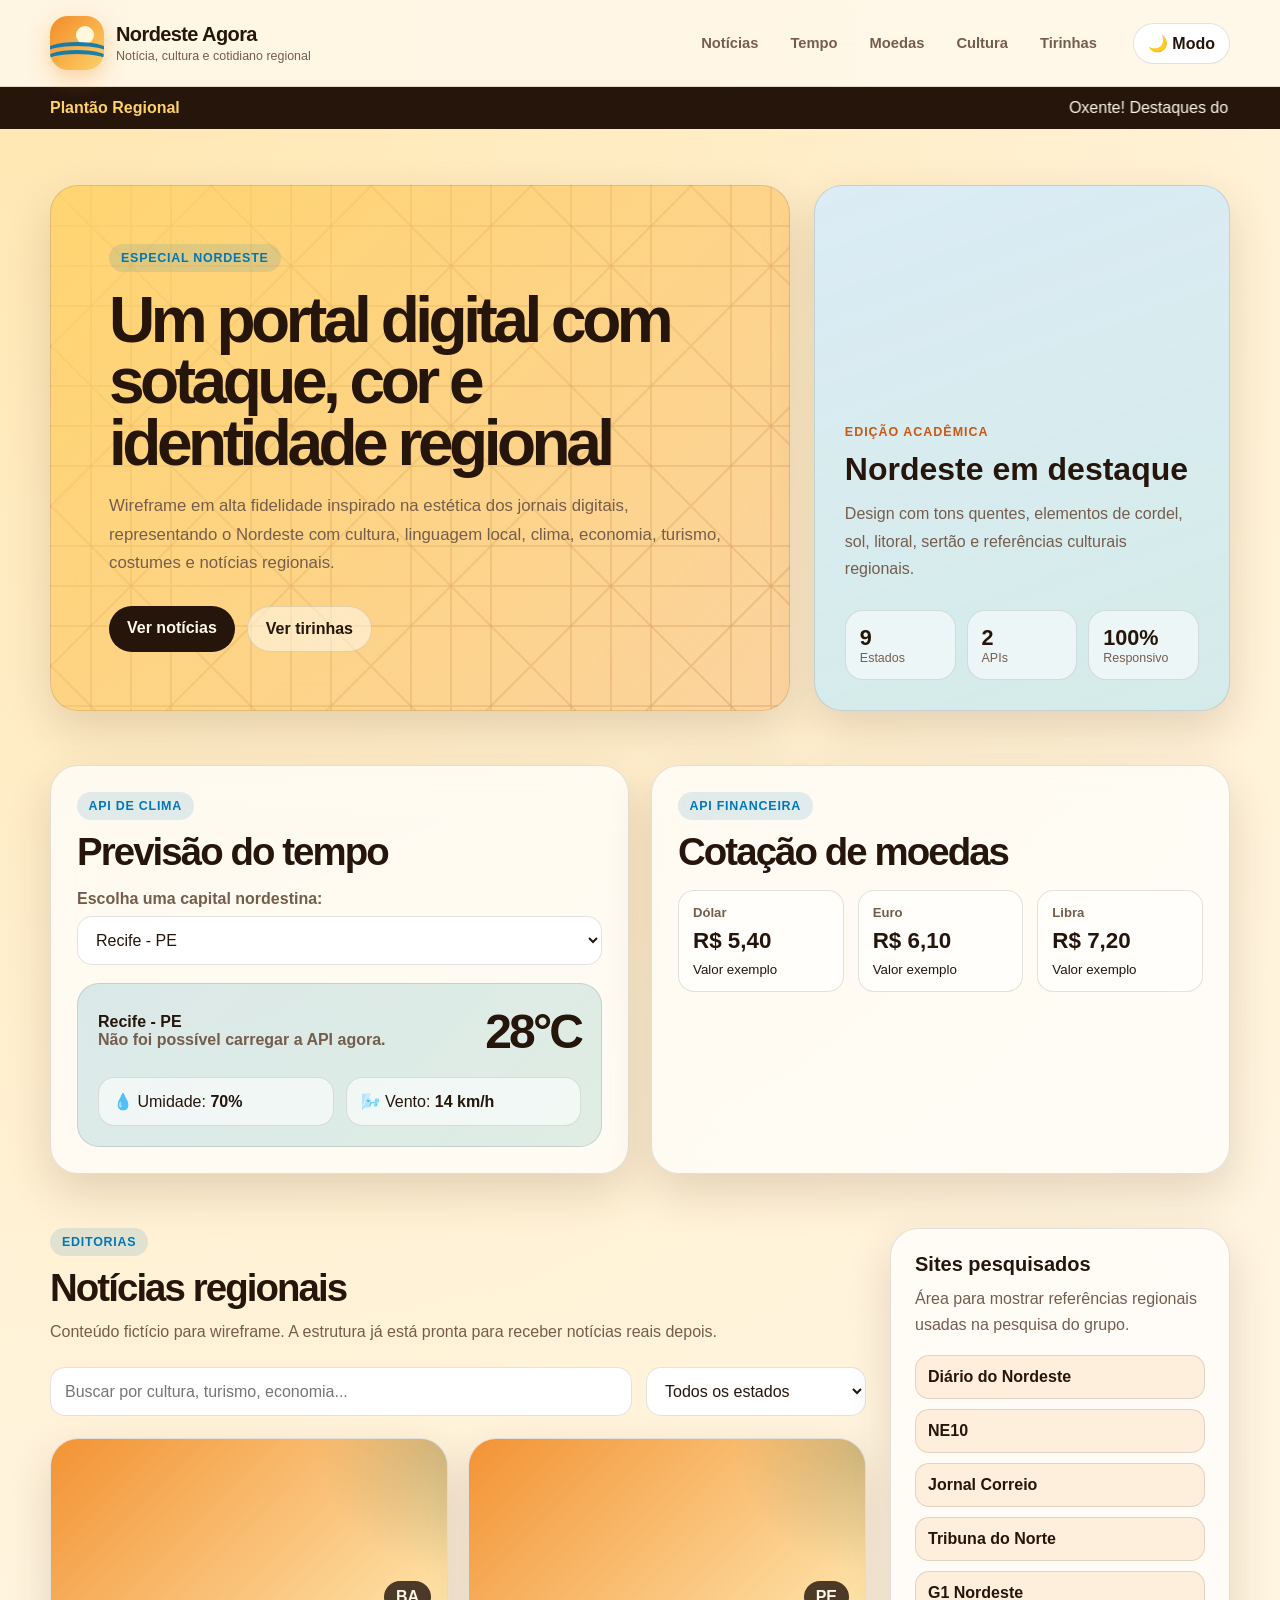
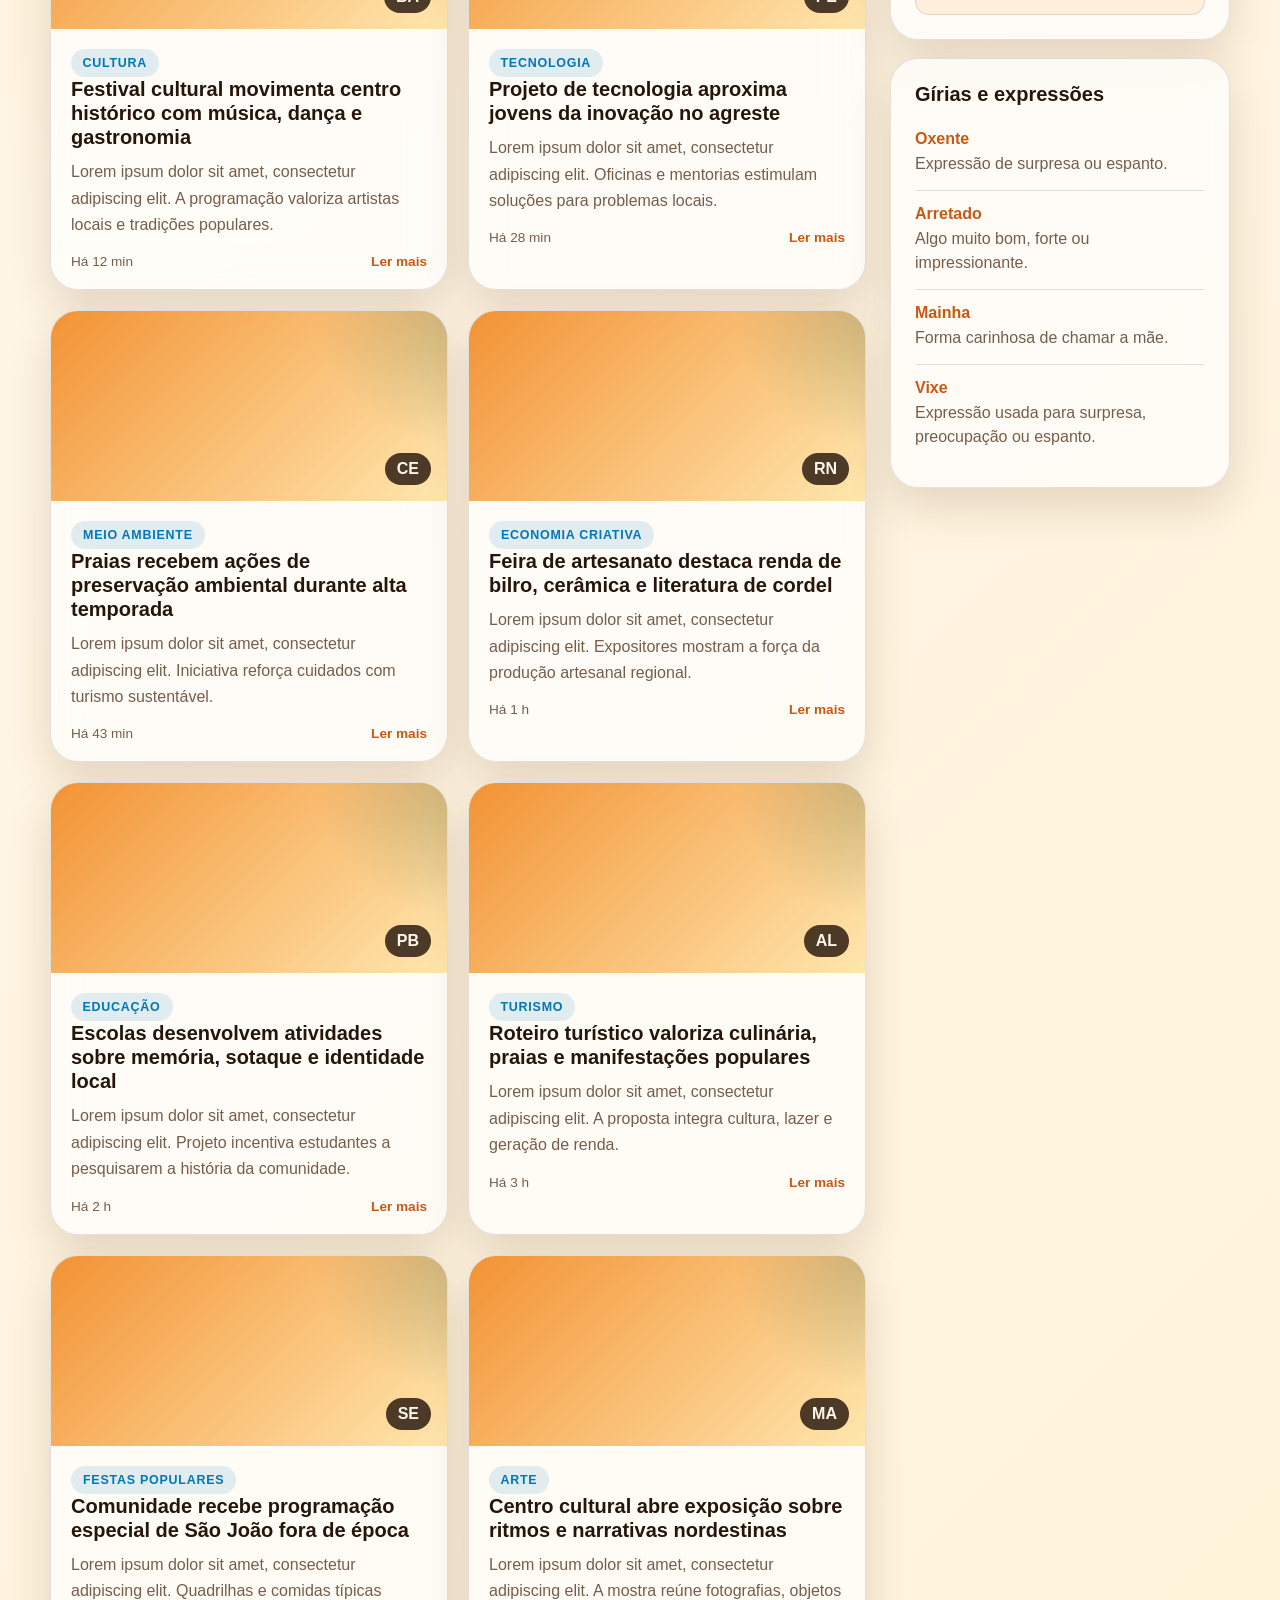
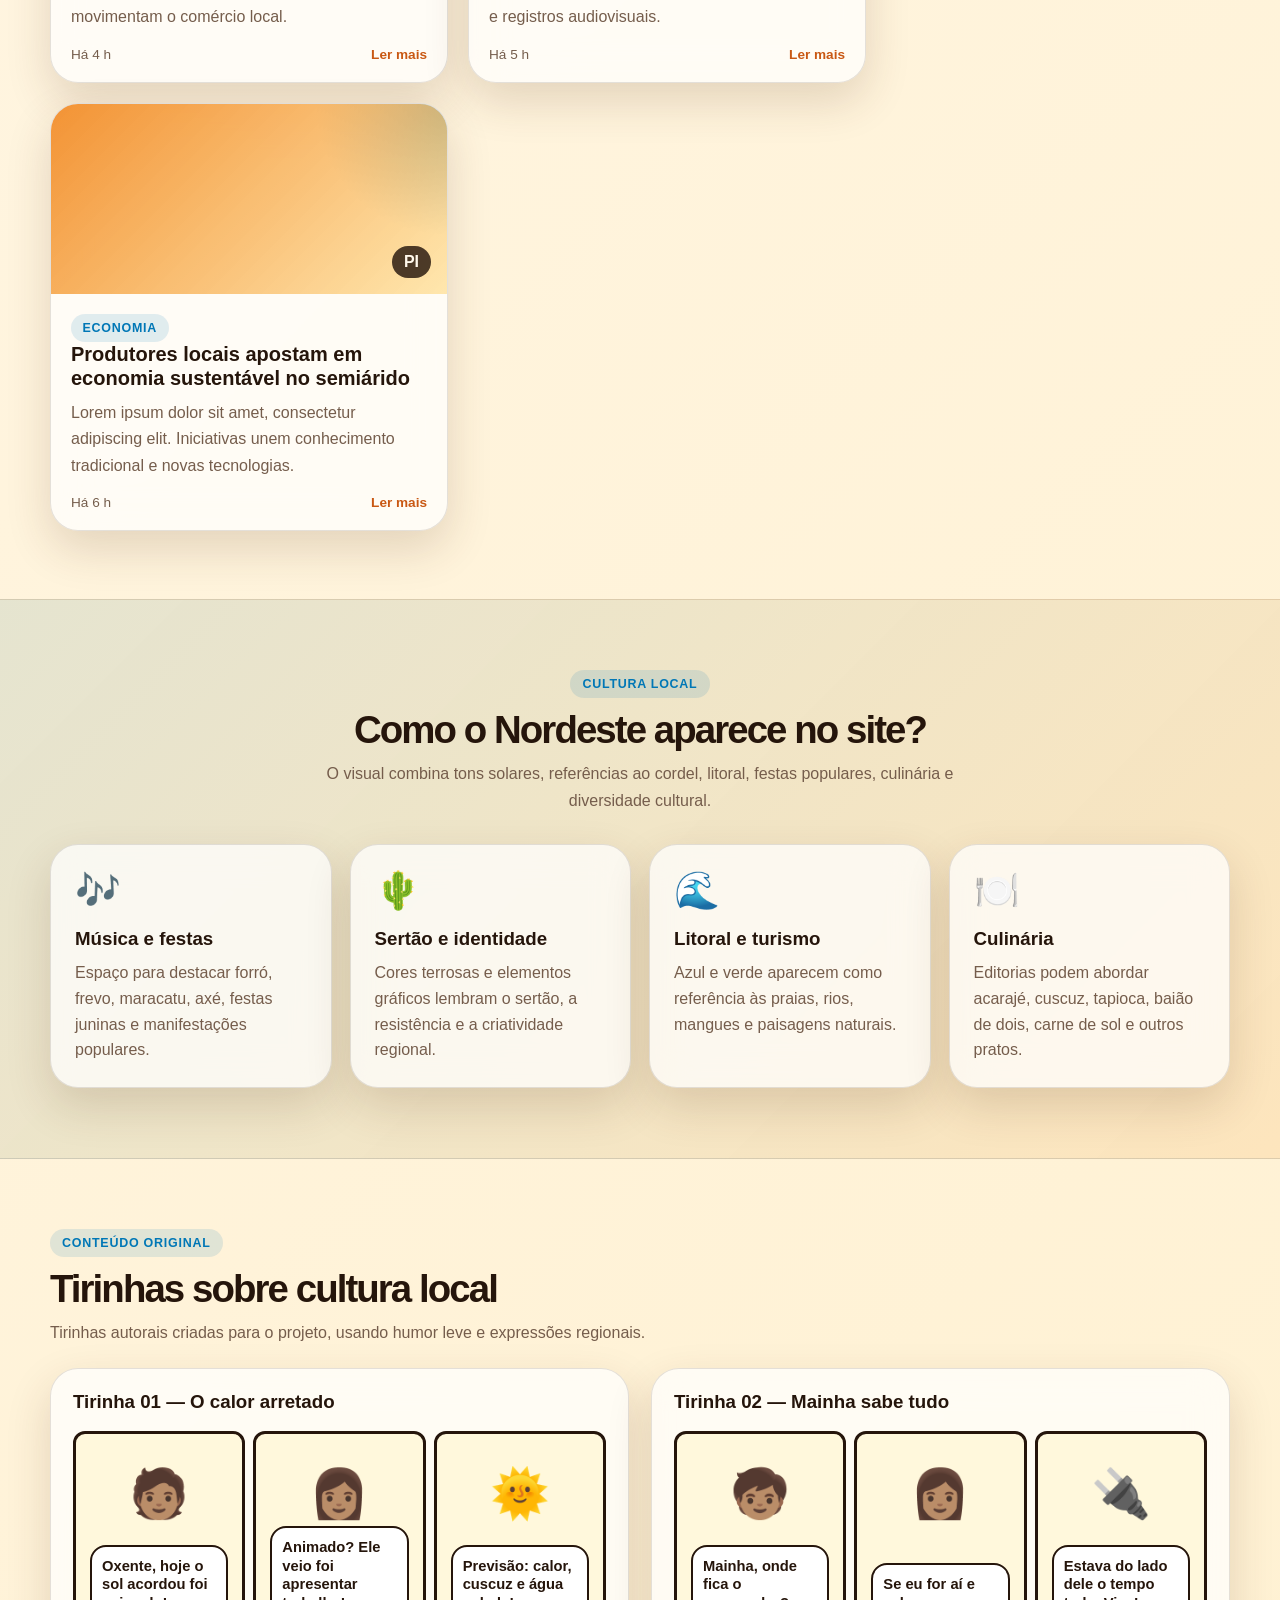
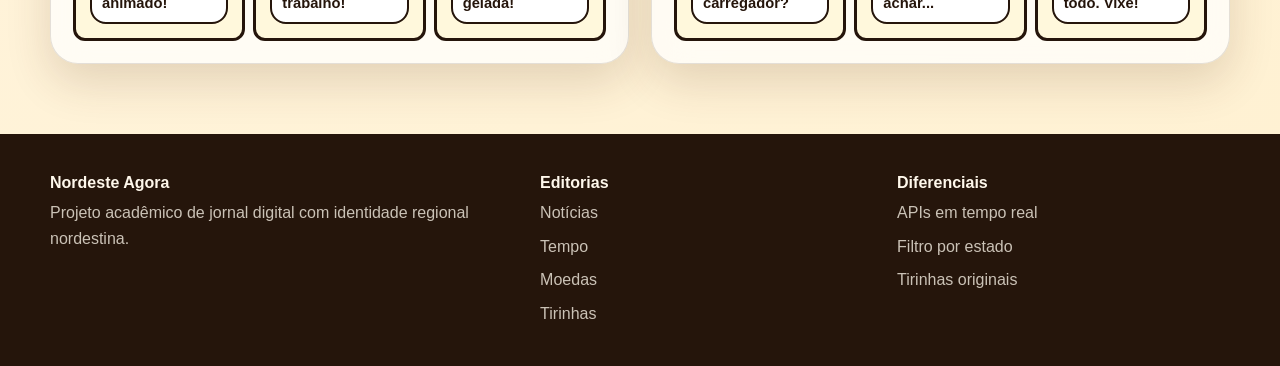
==== index.html @ 9ef3d46f "primeiras alterações" ====
<!DOCTYPE html>
<html lang="pt-BR">
<head>
  <meta charset="UTF-8" />
  <meta name="viewport" content="width=device-width, initial-scale=1.0" />
  <title>Nordeste Agora | Jornal Digital Regional</title>
  <link rel="stylesheet" href="style.css" />
</head>

<body>
  <div class="page-progress" id="pageProgress"></div>

  <header class="top-header">
    <div class="container header-content">
      <a href="#" class="brand" aria-label="Nordeste Agora">
        <span class="brand-icon">
          <span class="sun"></span>
          <span class="wave wave-one"></span>
          <span class="wave wave-two"></span>
        </span>

        <span>
          <strong>Nordeste Agora</strong>
          <small>Notícia, cultura e cotidiano regional</small>
        </span>
      </a>

      <button class="menu-toggle" id="menuToggle" aria-label="Abrir menu">
        ☰
      </button>

      <nav class="main-nav" id="mainNav">
        <a href="#noticias">Notícias</a>
        <a href="#tempo">Tempo</a>
        <a href="#moedas">Moedas</a>
        <a href="#cultura">Cultura</a>
        <a href="#tirinhas">Tirinhas</a>
      </nav>

      <button class="theme-button" id="themeButton" type="button">
        🌙 Modo
      </button>
    </div>
  </header>

  <section class="breaking-news">
    <div class="container breaking-content">
      <strong>Plantão Regional</strong>
      <marquee behavior="scroll" direction="left">
        Oxente! Destaques do dia: cultura, educação, turismo, tecnologia, economia criativa e cotidiano dos estados nordestinos.
      </marquee>
    </div>
  </section>

  <main>
    <section class="hero-section">
      <div class="container hero-grid">
        <article class="hero-card">
          <span class="tag">Especial Nordeste</span>
          <h1>Um portal digital com sotaque, cor e identidade regional</h1>
          <p>
            Wireframe em alta fidelidade inspirado na estética dos jornais digitais,
            representando o Nordeste com cultura, linguagem local, clima, economia,
            turismo, costumes e notícias regionais.
          </p>

          <div class="hero-actions">
            <a href="#noticias" class="primary-button">Ver notícias</a>
            <a href="#tirinhas" class="secondary-button">Ver tirinhas</a>
          </div>
        </article>

        <aside class="hero-side-card">
          <span class="eyebrow">Edição acadêmica</span>
          <h2>Nordeste em destaque</h2>
          <p>
            Design com tons quentes, elementos de cordel, sol, litoral, sertão e
            referências culturais regionais.
          </p>

          <div class="mini-stats">
            <div>
              <strong>9</strong>
              <span>Estados</span>
            </div>
            <div>
              <strong>2</strong>
              <span>APIs</span>
            </div>
            <div>
              <strong>100%</strong>
              <span>Responsivo</span>
            </div>
          </div>
        </aside>
      </div>
    </section>

    <section class="container api-area" id="tempo">
      <article class="api-card weather-card">
        <div class="section-heading compact">
          <span class="tag">API de clima</span>
          <h2>Previsão do tempo</h2>
        </div>

        <label for="citySelect">Escolha uma capital nordestina:</label>
        <select id="citySelect">
          <option value="recife">Recife - PE</option>
          <option value="salvador">Salvador - BA</option>
          <option value="fortaleza">Fortaleza - CE</option>
          <option value="natal">Natal - RN</option>
          <option value="joaoPessoa">João Pessoa - PB</option>
          <option value="maceio">Maceió - AL</option>
          <option value="aracaju">Aracaju - SE</option>
          <option value="saoLuis">São Luís - MA</option>
          <option value="teresina">Teresina - PI</option>
        </select>

        <div class="weather-result" id="weatherResult">
          <p>Carregando previsão...</p>
        </div>
      </article>

      <article class="api-card currency-card" id="moedas">
        <div class="section-heading compact">
          <span class="tag">API financeira</span>
          <h2>Cotação de moedas</h2>
        </div>

        <div class="currency-grid" id="currencyGrid">
          <p>Carregando cotações...</p>
        </div>
      </article>
    </section>

    <section class="container content-layout" id="noticias">
      <div>
        <div class="section-heading">
          <span class="tag">Editorias</span>
          <h2>Notícias regionais</h2>
          <p>
            Conteúdo fictício para wireframe. A estrutura já está pronta para receber
            notícias reais depois.
          </p>
        </div>

        <div class="tools-bar">
          <input
            type="search"
            id="searchInput"
            placeholder="Buscar por cultura, turismo, economia..."
          />

          <select id="stateFilter">
            <option value="todos">Todos os estados</option>
            <option value="BA">Bahia</option>
            <option value="PE">Pernambuco</option>
            <option value="CE">Ceará</option>
            <option value="RN">Rio Grande do Norte</option>
            <option value="PB">Paraíba</option>
            <option value="AL">Alagoas</option>
            <option value="SE">Sergipe</option>
            <option value="MA">Maranhão</option>
            <option value="PI">Piauí</option>
          </select>
        </div>

        <div class="news-grid" id="newsGrid"></div>
      </div>

      <aside class="sidebar">
        <article class="sidebar-card">
          <h3>Sites pesquisados</h3>
          <p>
            Área para mostrar referências regionais usadas na pesquisa do grupo.
          </p>

          <ul class="source-list">
            <li>Diário do Nordeste</li>
            <li>NE10</li>
            <li>Jornal Correio</li>
            <li>Tribuna do Norte</li>
            <li>G1 Nordeste</li>
          </ul>
        </article>

        <article class="sidebar-card culture-note">
          <h3>Gírias e expressões</h3>

          <div class="slang-item">
            <strong>Oxente</strong>
            <span>Expressão de surpresa ou espanto.</span>
          </div>

          <div class="slang-item">
            <strong>Arretado</strong>
            <span>Algo muito bom, forte ou impressionante.</span>
          </div>

          <div class="slang-item">
            <strong>Mainha</strong>
            <span>Forma carinhosa de chamar a mãe.</span>
          </div>

          <div class="slang-item">
            <strong>Vixe</strong>
            <span>Expressão usada para surpresa, preocupação ou espanto.</span>
          </div>
        </article>
      </aside>
    </section>

    <section class="culture-section" id="cultura">
      <div class="container">
        <div class="section-heading center">
          <span class="tag">Cultura local</span>
          <h2>Como o Nordeste aparece no site?</h2>
          <p>
            O visual combina tons solares, referências ao cordel, litoral,
            festas populares, culinária e diversidade cultural.
          </p>
        </div>

        <div class="culture-grid">
          <article>
            <span>🎶</span>
            <h3>Música e festas</h3>
            <p>
              Espaço para destacar forró, frevo, maracatu, axé, festas juninas e
              manifestações populares.
            </p>
          </article>

          <article>
            <span>🌵</span>
            <h3>Sertão e identidade</h3>
            <p>
              Cores terrosas e elementos gráficos lembram o sertão, a resistência
              e a criatividade regional.
            </p>
          </article>

          <article>
            <span>🌊</span>
            <h3>Litoral e turismo</h3>
            <p>
              Azul e verde aparecem como referência às praias, rios, mangues e
              paisagens naturais.
            </p>
          </article>

          <article>
            <span>🍽️</span>
            <h3>Culinária</h3>
            <p>
              Editorias podem abordar acarajé, cuscuz, tapioca, baião de dois,
              carne de sol e outros pratos.
            </p>
          </article>
        </div>
      </div>
    </section>

    <section class="container comics-section" id="tirinhas">
      <div class="section-heading">
        <span class="tag">Conteúdo original</span>
        <h2>Tirinhas sobre cultura local</h2>
        <p>
          Tirinhas autorais criadas para o projeto, usando humor leve e expressões regionais.
        </p>
      </div>

      <div class="comic-grid">
        <article class="comic-card">
          <h3>Tirinha 01 — O calor arretado</h3>

          <div class="comic-strip">
            <div class="comic-panel">
              <div class="character">🧑🏽</div>
              <p>Oxente, hoje o sol acordou foi animado!</p>
            </div>

            <div class="comic-panel">
              <div class="character">👩🏽</div>
              <p>Animado? Ele veio foi apresentar trabalho!</p>
            </div>

            <div class="comic-panel">
              <div class="character">🌞</div>
              <p>Previsão: calor, cuscuz e água gelada!</p>
            </div>
          </div>
        </article>

        <article class="comic-card">
          <h3>Tirinha 02 — Mainha sabe tudo</h3>

          <div class="comic-strip">
            <div class="comic-panel">
              <div class="character">🧒🏽</div>
              <p>Mainha, onde fica o carregador?</p>
            </div>

            <div class="comic-panel">
              <div class="character">👩🏽</div>
              <p>Se eu for aí e achar...</p>
            </div>

            <div class="comic-panel">
              <div class="character">🔌</div>
              <p>Estava do lado dele o tempo todo. Vixe!</p>
            </div>
          </div>
        </article>
      </div>
    </section>
  </main>

  <footer class="site-footer">
    <div class="container footer-grid">
      <div>
        <strong>Nordeste Agora</strong>
        <p>
          Projeto acadêmico de jornal digital com identidade regional nordestina.
        </p>
      </div>

      <div>
        <strong>Editorias</strong>
        <a href="#noticias">Notícias</a>
        <a href="#tempo">Tempo</a>
        <a href="#moedas">Moedas</a>
        <a href="#tirinhas">Tirinhas</a>
      </div>

      <div>
        <strong>Diferenciais</strong>
        <span>APIs em tempo real</span>
        <span>Filtro por estado</span>
        <span>Tirinhas originais</span>
      </div>
    </div>
  </footer>

  <button class="back-top" id="backTop" aria-label="Voltar ao topo">
    ↑
  </button>

  <script src="script.js"></script>
</body>
</html>
---- style.css ----
:root {
  --bg: #fff8ec;
  --bg-soft: #fff1d2;
  --card: #ffffff;
  --text: #25150b;
  --muted: #755d4c;

  --orange: #f28c28;
  --orange-dark: #c95813;
  --yellow: #ffd166;
  --blue: #0077b6;
  --green: #2a9d8f;
  --brown: #8b4513;
  --red: #d62828;

  --border: rgba(37, 21, 11, 0.12);
  --shadow: 0 18px 45px rgba(83, 44, 16, 0.16);
  --radius-lg: 28px;
  --radius-md: 18px;
  --radius-sm: 12px;
  --container: 1180px;
}

body.dark {
  --bg: #120d09;
  --bg-soft: #20150d;
  --card: #21160f;
  --text: #fff6e8;
  --muted: #d7bfa6;
  --border: rgba(255, 246, 232, 0.14);
  --shadow: 0 18px 45px rgba(0, 0, 0, 0.35);
}

* {
  box-sizing: border-box;
  margin: 0;
  padding: 0;
}

html {
  scroll-behavior: smooth;
}

body {
  font-family: Arial, Helvetica, sans-serif;
  background:
    radial-gradient(circle at top left, rgba(255, 209, 102, 0.45), transparent 34%),
    linear-gradient(135deg, var(--bg), var(--bg-soft));
  color: var(--text);
  min-height: 100vh;
}

a {
  color: inherit;
  text-decoration: none;
}

button,
input,
select {
  font: inherit;
}

.container {
  width: min(var(--container), calc(100% - 32px));
  margin: 0 auto;
}

.page-progress {
  position: fixed;
  top: 0;
  left: 0;
  width: 0;
  height: 4px;
  background: linear-gradient(90deg, var(--orange), var(--yellow), var(--green));
  z-index: 999;
}

/* HEADER */

.top-header {
  position: sticky;
  top: 0;
  z-index: 100;
  background: rgba(255, 248, 236, 0.84);
  backdrop-filter: blur(18px);
  border-bottom: 1px solid var(--border);
}

body.dark .top-header {
  background: rgba(18, 13, 9, 0.86);
}

.header-content {
  min-height: 86px;
  display: flex;
  align-items: center;
  gap: 24px;
}

.brand {
  display: flex;
  align-items: center;
  gap: 12px;
  margin-right: auto;
}

.brand strong {
  display: block;
  font-size: 1.25rem;
  letter-spacing: -0.03em;
}

.brand small {
  color: var(--muted);
  font-size: 0.78rem;
}

.brand-icon {
  width: 54px;
  height: 54px;
  border-radius: 18px;
  background: linear-gradient(135deg, var(--orange), var(--yellow));
  display: grid;
  place-items: center;
  position: relative;
  overflow: hidden;
  box-shadow: 0 8px 22px rgba(242, 140, 40, 0.35);
}

.sun {
  width: 18px;
  height: 18px;
  background: #fff8dc;
  border-radius: 50%;
  position: absolute;
  top: 10px;
  right: 10px;
}

.wave {
  position: absolute;
  width: 70px;
  height: 22px;
  border: 4px solid rgba(0, 119, 182, 0.9);
  border-color: rgba(0, 119, 182, 0.9) transparent transparent transparent;
  border-radius: 50%;
  left: -8px;
}

.wave-one {
  bottom: 6px;
}

.wave-two {
  bottom: -2px;
}

.main-nav {
  display: flex;
  align-items: center;
  gap: 8px;
}

.main-nav a {
  padding: 10px 12px;
  border-radius: 999px;
  color: var(--muted);
  font-weight: 700;
  font-size: 0.92rem;
}

.main-nav a:hover {
  background: rgba(242, 140, 40, 0.14);
  color: var(--orange-dark);
}

.theme-button,
.menu-toggle {
  border: 1px solid var(--border);
  background: var(--card);
  color: var(--text);
  padding: 10px 14px;
  border-radius: 999px;
  cursor: pointer;
  font-weight: 700;
}

.menu-toggle {
  display: none;
}

/* BREAKING */

.breaking-news {
  background: var(--text);
  color: #fff8ec;
}

.breaking-content {
  display: flex;
  align-items: center;
  gap: 16px;
  min-height: 42px;
}

.breaking-content strong {
  white-space: nowrap;
  color: var(--yellow);
}

/* HERO */

.hero-section {
  padding: 56px 0 34px;
}

.hero-grid {
  display: grid;
  grid-template-columns: 1.6fr 0.9fr;
  gap: 24px;
  align-items: stretch;
}

.hero-card,
.hero-side-card,
.api-card,
.sidebar-card,
.comic-card,
.culture-grid article,
.news-card {
  background: rgba(255, 255, 255, 0.72);
  border: 1px solid var(--border);
  box-shadow: var(--shadow);
  backdrop-filter: blur(18px);
}

body.dark .hero-card,
body.dark .hero-side-card,
body.dark .api-card,
body.dark .sidebar-card,
body.dark .comic-card,
body.dark .culture-grid article,
body.dark .news-card {
  background: rgba(33, 22, 15, 0.76);
}

.hero-card {
  padding: clamp(28px, 5vw, 58px);
  border-radius: var(--radius-lg);
  min-height: 430px;
  background:
    linear-gradient(135deg, rgba(255, 209, 102, 0.86), rgba(242, 140, 40, 0.28)),
    url("data:image/svg+xml,%3Csvg width='160' height='160' viewBox='0 0 160 160' xmlns='http://www.w3.org/2000/svg'%3E%3Cg fill='none' stroke='%238b4513' stroke-opacity='.18' stroke-width='2'%3E%3Cpath d='M0 40h160M0 80h160M0 120h160M40 0v160M80 0v160M120 0v160'/%3E%3Cpath d='M0 0l160 160M160 0L0 160'/%3E%3C/g%3E%3C/svg%3E");
  display: flex;
  flex-direction: column;
  justify-content: center;
}

.tag {
  display: inline-flex;
  width: fit-content;
  align-items: center;
  gap: 8px;
  padding: 7px 12px;
  border-radius: 999px;
  background: rgba(0, 119, 182, 0.12);
  color: var(--blue);
  font-weight: 800;
  font-size: 0.78rem;
  text-transform: uppercase;
  letter-spacing: 0.06em;
}

.hero-card h1 {
  font-size: clamp(2.2rem, 5vw, 4.7rem);
  line-height: 0.96;
  max-width: 770px;
  margin: 18px 0;
  letter-spacing: -0.07em;
}

.hero-card p {
  color: var(--muted);
  max-width: 650px;
  line-height: 1.7;
  font-size: 1.05rem;
}

.hero-actions {
  display: flex;
  flex-wrap: wrap;
  gap: 12px;
  margin-top: 28px;
}

.primary-button,
.secondary-button {
  display: inline-flex;
  padding: 13px 18px;
  border-radius: 999px;
  font-weight: 800;
}

.primary-button {
  background: var(--text);
  color: #fff8ec;
}

.secondary-button {
  background: rgba(255, 255, 255, 0.48);
  border: 1px solid var(--border);
}

.hero-side-card {
  border-radius: var(--radius-lg);
  padding: 30px;
  display: flex;
  flex-direction: column;
  justify-content: end;
  background:
    linear-gradient(160deg, rgba(0, 119, 182, 0.14), rgba(42, 157, 143, 0.2)),
    var(--card);
}

.eyebrow {
  color: var(--orange-dark);
  text-transform: uppercase;
  letter-spacing: 0.08em;
  font-weight: 800;
  font-size: 0.78rem;
}

.hero-side-card h2 {
  font-size: 2rem;
  margin: 12px 0;
}

.hero-side-card p {
  color: var(--muted);
  line-height: 1.7;
}

.mini-stats {
  display: grid;
  grid-template-columns: repeat(3, 1fr);
  gap: 11px;
  margin-top: 28px;
}

.mini-stats div {
  background: rgba(255, 255, 255, 0.55);
  border: 1px solid var(--border);
  border-radius: 18px;
  padding: 14px;
}

body.dark .mini-stats div {
  background: rgba(255, 255, 255, 0.06);
}

.mini-stats strong,
.mini-stats span {
  display: block;
}

.mini-stats strong {
  font-size: 1.35rem;
}

.mini-stats span {
  color: var(--muted);
  font-size: 0.78rem;
}

/* API */

.api-area {
  display: grid;
  grid-template-columns: 1fr 1fr;
  gap: 22px;
  margin-top: 20px;
  margin-bottom: 54px;
}

.api-card {
  border-radius: var(--radius-lg);
  padding: 26px;
}

.section-heading {
  margin-bottom: 22px;
}

.section-heading.compact {
  margin-bottom: 16px;
}

.section-heading h2 {
  font-size: clamp(1.8rem, 3vw, 2.7rem);
  letter-spacing: -0.05em;
  margin-top: 10px;
}

.section-heading p {
  color: var(--muted);
  line-height: 1.7;
  max-width: 680px;
  margin-top: 8px;
}

.section-heading.center {
  text-align: center;
}

.section-heading.center .tag,
.section-heading.center p {
  margin-left: auto;
  margin-right: auto;
}

.api-card label {
  display: block;
  color: var(--muted);
  margin-bottom: 8px;
  font-weight: 700;
}

.api-card select,
.tools-bar input,
.tools-bar select {
  width: 100%;
  border: 1px solid var(--border);
  background: var(--card);
  color: var(--text);
  border-radius: 15px;
  padding: 14px;
  outline: none;
}

.weather-result {
  margin-top: 18px;
  padding: 20px;
  border-radius: 22px;
  background: linear-gradient(135deg, rgba(0, 119, 182, 0.14), rgba(42, 157, 143, 0.15));
  border: 1px solid var(--border);
}

.weather-main {
  display: flex;
  align-items: center;
  justify-content: space-between;
  gap: 16px;
}

.weather-temp {
  font-size: 3rem;
  font-weight: 900;
  letter-spacing: -0.06em;
}

.weather-desc {
  color: var(--muted);
  font-weight: 700;
}

.weather-details {
  display: grid;
  grid-template-columns: repeat(2, 1fr);
  gap: 12px;
  margin-top: 18px;
}

.weather-details span,
.currency-item {
  padding: 14px;
  border-radius: 16px;
  background: rgba(255, 255, 255, 0.58);
  border: 1px solid var(--border);
}

body.dark .weather-details span,
body.dark .currency-item {
  background: rgba(255, 255, 255, 0.06);
}

.currency-grid {
  display: grid;
  grid-template-columns: repeat(3, 1fr);
  gap: 14px;
}

.currency-item strong,
.currency-item span,
.currency-item small {
  display: block;
}

.currency-item strong {
  color: var(--muted);
  font-size: 0.82rem;
}

.currency-item span {
  font-size: 1.4rem;
  font-weight: 900;
  margin: 8px 0;
}

.currency-item small.positive {
  color: var(--green);
}

.currency-item small.negative {
  color: var(--red);
}

/* NEWS */

.content-layout {
  display: grid;
  grid-template-columns: minmax(0, 1fr) 340px;
  gap: 24px;
  align-items: start;
}

.tools-bar {
  display: grid;
  grid-template-columns: 1fr 220px;
  gap: 14px;
  margin-bottom: 22px;
}

.news-grid {
  display: grid;
  grid-template-columns: repeat(2, 1fr);
  gap: 20px;
}

.news-card {
  border-radius: var(--radius-lg);
  overflow: hidden;
  transition: 0.25s ease;
}

.news-card:hover {
  transform: translateY(-5px);
}

.news-image {
  min-height: 190px;
  background:
    linear-gradient(135deg, rgba(242, 140, 40, 0.94), rgba(255, 209, 102, 0.5)),
    radial-gradient(circle at top right, rgba(0, 119, 182, 0.5), transparent 30%);
  position: relative;
}

.news-image::after {
  content: attr(data-state);
  position: absolute;
  right: 16px;
  bottom: 16px;
  background: rgba(37, 21, 11, 0.82);
  color: #fff8ec;
  border-radius: 999px;
  padding: 7px 12px;
  font-weight: 900;
}

.news-body {
  padding: 20px;
}

.news-body h3 {
  font-size: 1.25rem;
  line-height: 1.2;
  margin-bottom: 10px;
}

.news-body p {
  color: var(--muted);
  line-height: 1.65;
}

.news-meta {
  display: flex;
  align-items: center;
  justify-content: space-between;
  gap: 8px;
  margin-top: 16px;
  color: var(--muted);
  font-size: 0.85rem;
}

.read-more {
  font-weight: 900;
  color: var(--orange-dark);
}

/* SIDEBAR */

.sidebar {
  position: sticky;
  top: 110px;
  display: grid;
  gap: 18px;
}

.sidebar-card {
  border-radius: var(--radius-lg);
  padding: 24px;
}

.sidebar-card h3 {
  margin-bottom: 10px;
  font-size: 1.25rem;
}

.sidebar-card p {
  color: var(--muted);
  line-height: 1.6;
}

.source-list {
  margin-top: 18px;
  display: grid;
  gap: 10px;
  list-style: none;
}

.source-list li {
  padding: 12px;
  border-radius: 14px;
  background: rgba(242, 140, 40, 0.13);
  border: 1px solid var(--border);
  font-weight: 800;
}

.slang-item {
  display: grid;
  gap: 4px;
  padding: 14px 0;
  border-bottom: 1px solid var(--border);
}

.slang-item:last-child {
  border-bottom: none;
}

.slang-item strong {
  color: var(--orange-dark);
}

.slang-item span {
  color: var(--muted);
  line-height: 1.5;
}

/* CULTURE */

.culture-section {
  margin-top: 68px;
  padding: 70px 0;
  background:
    linear-gradient(135deg, rgba(0, 119, 182, 0.1), rgba(242, 140, 40, 0.12)),
    var(--bg-soft);
  border-top: 1px solid var(--border);
  border-bottom: 1px solid var(--border);
}

.culture-grid {
  display: grid;
  grid-template-columns: repeat(4, 1fr);
  gap: 18px;
  margin-top: 30px;
}

.culture-grid article {
  border-radius: var(--radius-lg);
  padding: 24px;
  min-height: 230px;
}

.culture-grid span {
  display: block;
  font-size: 2.3rem;
  margin-bottom: 16px;
}

.culture-grid h3 {
  margin-bottom: 10px;
}

.culture-grid p {
  color: var(--muted);
  line-height: 1.6;
}

/* COMICS */

.comics-section {
  padding: 70px 0;
}

.comic-grid {
  display: grid;
  grid-template-columns: 1fr 1fr;
  gap: 22px;
}

.comic-card {
  border-radius: var(--radius-lg);
  padding: 22px;
}

.comic-card h3 {
  margin-bottom: 18px;
}

.comic-strip {
  display: grid;
  grid-template-columns: repeat(3, 1fr);
  gap: 8px;
}

.comic-panel {
  min-height: 210px;
  border: 3px solid var(--text);
  background: #fff8dc;
  color: #25150b;
  border-radius: 12px;
  padding: 14px;
  display: flex;
  flex-direction: column;
  justify-content: space-between;
}

.character {
  font-size: 3rem;
  text-align: center;
  margin-top: 18px;
}

.comic-panel p {
  background: #ffffff;
  border: 2px solid #25150b;
  border-radius: 16px;
  padding: 10px;
  font-weight: 800;
  line-height: 1.25;
  font-size: 0.92rem;
}

/* FOOTER */

.site-footer {
  background: var(--text);
  color: #fff8ec;
  padding: 40px 0;
}

.footer-grid {
  display: grid;
  grid-template-columns: 1.4fr 1fr 1fr;
  gap: 24px;
}

.footer-grid p,
.footer-grid a,
.footer-grid span {
  display: block;
  margin-top: 8px;
  color: rgba(255, 248, 236, 0.76);
  line-height: 1.6;
}

/* BUTTON TOP */

.back-top {
  position: fixed;
  right: 18px;
  bottom: 18px;
  width: 46px;
  height: 46px;
  border-radius: 50%;
  border: none;
  background: var(--orange);
  color: #25150b;
  font-size: 1.3rem;
  font-weight: 900;
  cursor: pointer;
  box-shadow: var(--shadow);
  opacity: 0;
  pointer-events: none;
  transition: 0.2s ease;
}

.back-top.show {
  opacity: 1;
  pointer-events: auto;
}

/* RESPONSIVO */

@media (max-width: 980px) {
  .menu-toggle {
    display: inline-flex;
  }

  .main-nav {
    position: fixed;
    top: 86px;
    left: 16px;
    right: 16px;
    padding: 14px;
    border-radius: 22px;
    background: var(--card);
    border: 1px solid var(--border);
    box-shadow: var(--shadow);
    flex-direction: column;
    align-items: stretch;
    display: none;
  }

  .main-nav.open {
    display: flex;
  }

  .main-nav a {
    border-radius: 14px;
  }

  .hero-grid,
  .api-area,
  .content-layout,
  .comic-grid,
  .footer-grid {
    grid-template-columns: 1fr;
  }

  .sidebar {
    position: static;
  }

  .culture-grid {
    grid-template-columns: repeat(2, 1fr);
  }

  .news-grid {
    grid-template-columns: 1fr;
  }
}

@media (max-width: 620px) {
  .header-content {
    min-height: 76px;
    gap: 10px;
  }

  .brand small {
    display: none;
  }

  .theme-button {
    padding: 10px;
  }

  .breaking-content {
    font-size: 0.85rem;
  }

  .tools-bar,
  .currency-grid,
  .weather-details,
  .culture-grid,
  .comic-strip {
    grid-template-columns: 1fr;
  }

  .hero-card {
    min-height: auto;
  }
}
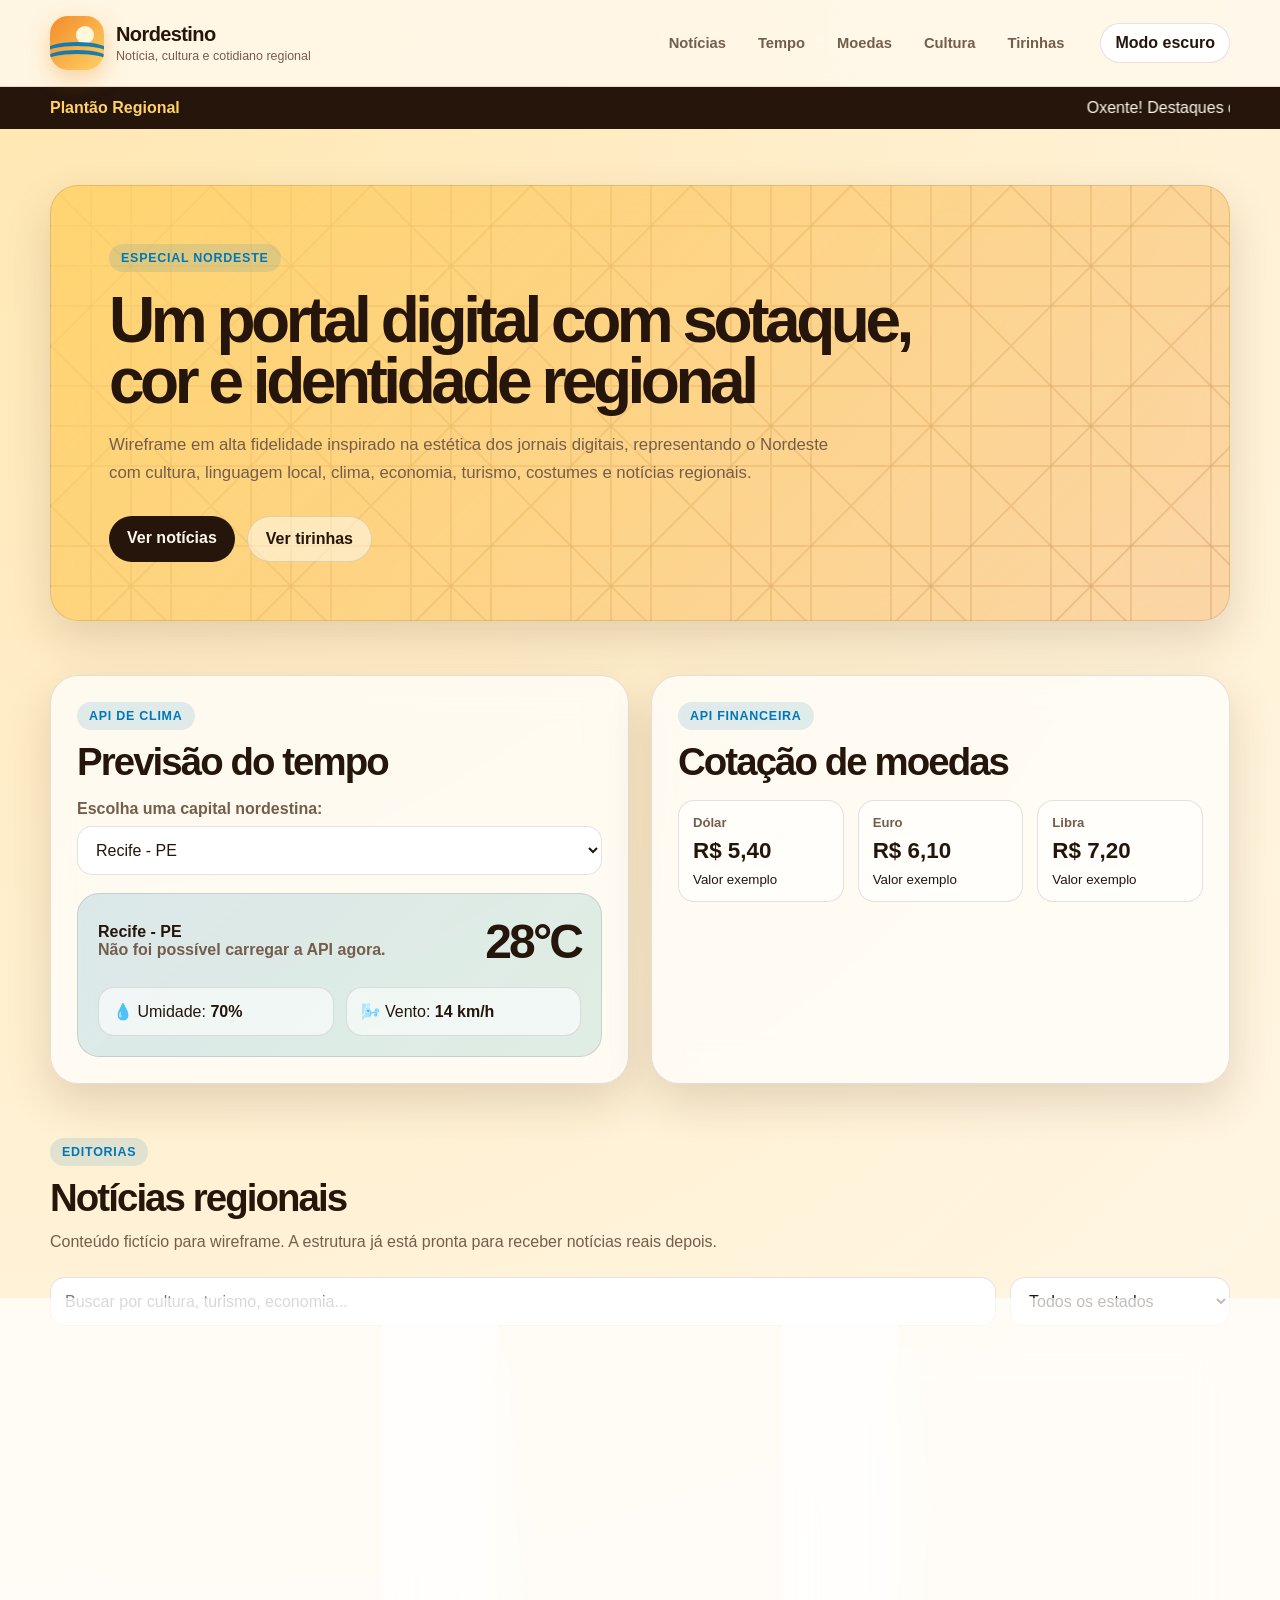
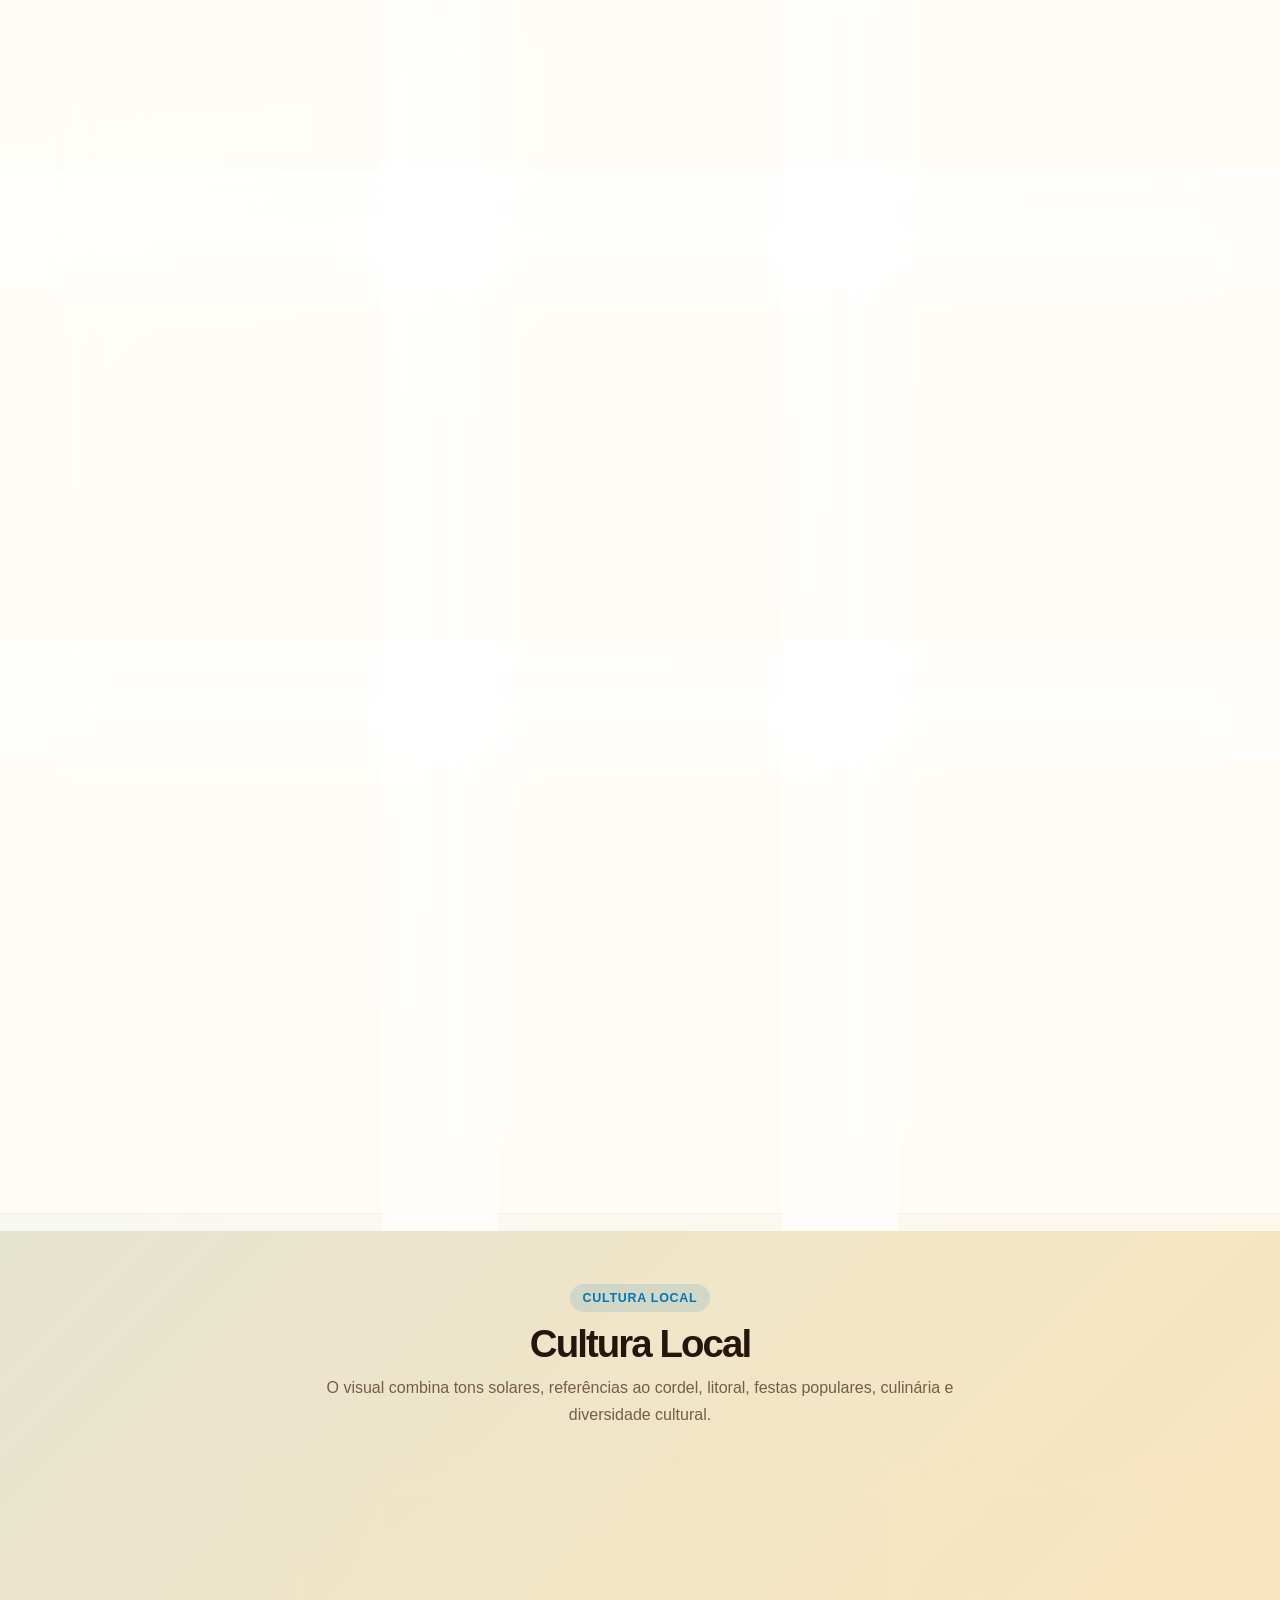
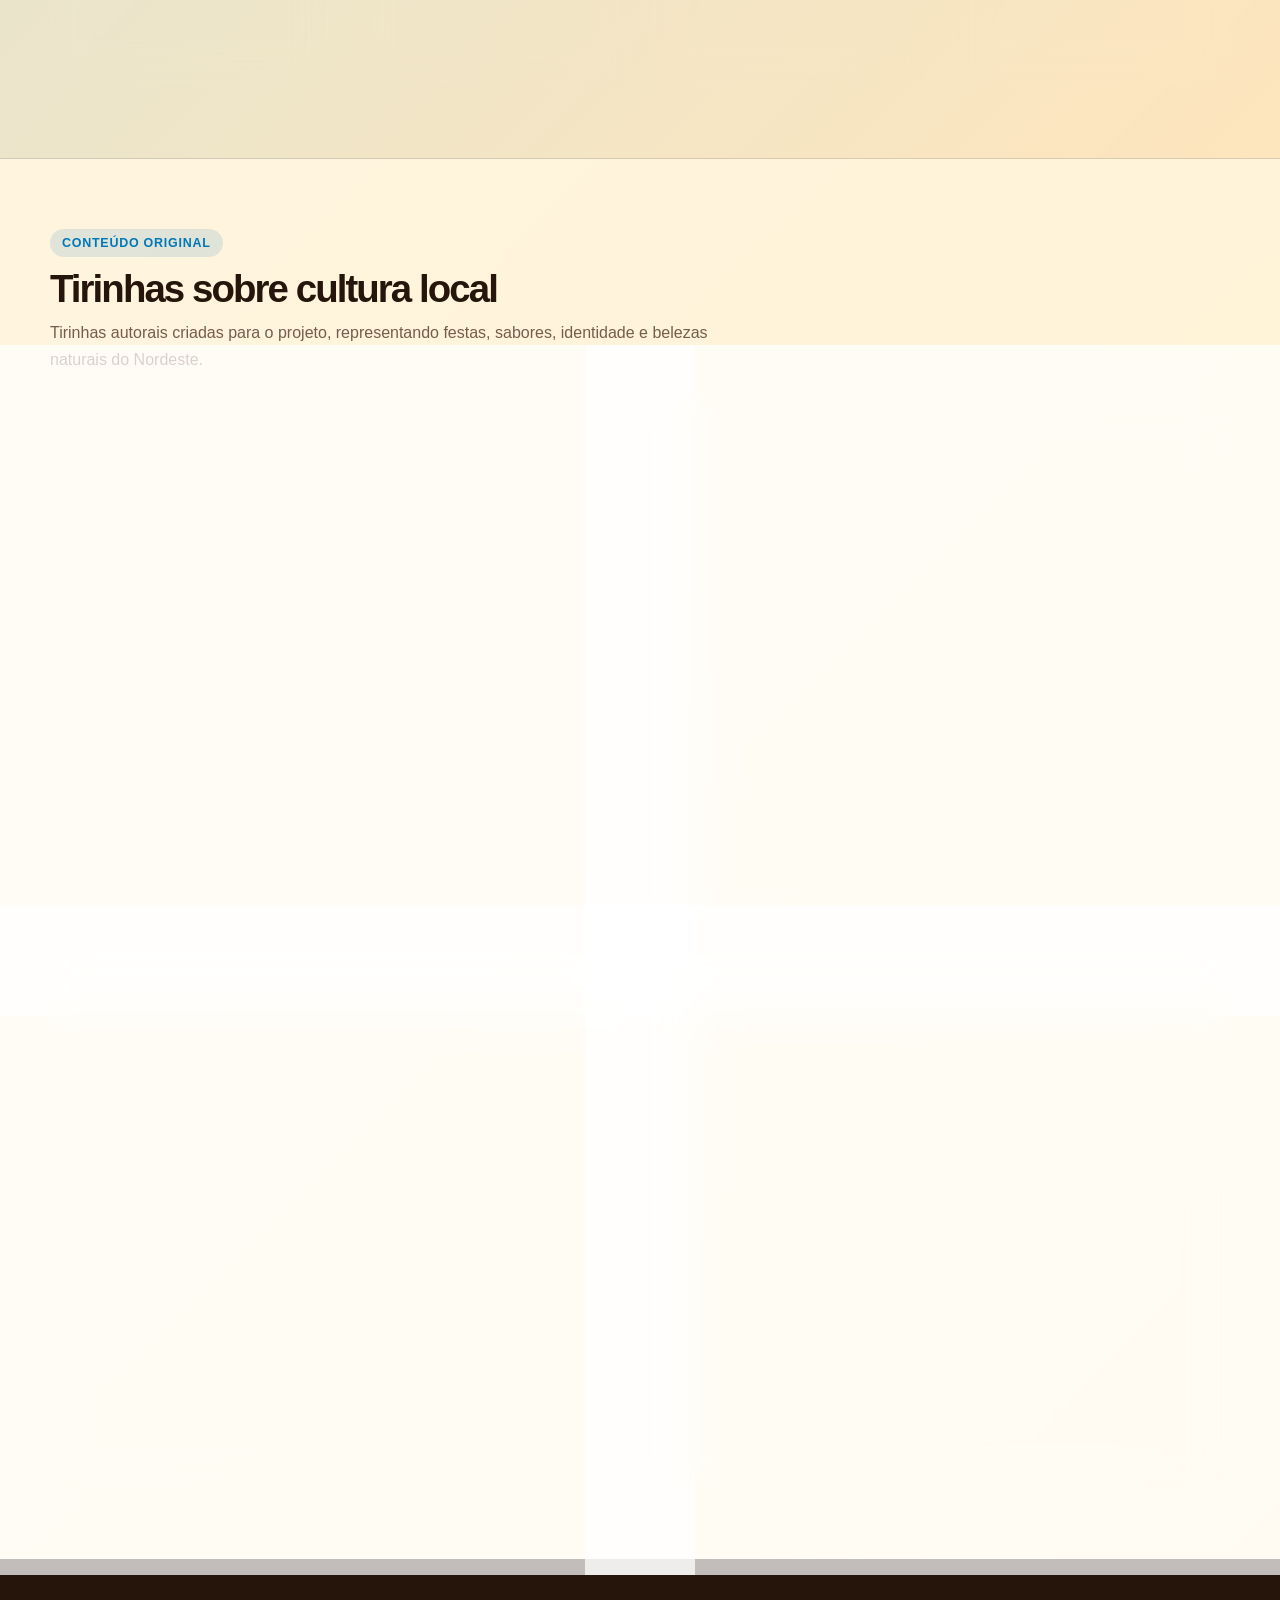
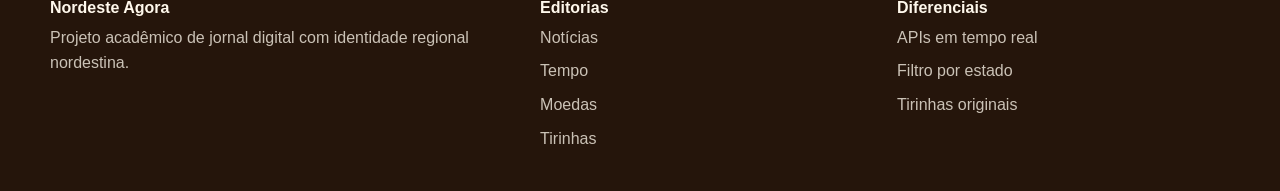
==== commit 93b7f038: "1.1- atualizações de estili e formatação" ====
--- a/index.html
+++ b/index.html
@@ -3,7 +3,7 @@
 <head>
   <meta charset="UTF-8" />
   <meta name="viewport" content="width=device-width, initial-scale=1.0" />
-  <title>Nordeste Agora | Jornal Digital Regional</title>
+  <title>Nordestino| Jornal Digital Regional</title>
   <link rel="stylesheet" href="style.css" />
 </head>
 
@@ -20,7 +20,7 @@
         </span>
 
         <span>
-          <strong>Nordeste Agora</strong>
+          <strong>Nordestino</strong>
           <small>Notícia, cultura e cotidiano regional</small>
         </span>
       </a>
@@ -38,7 +38,7 @@
       </nav>
 
       <button class="theme-button" id="themeButton" type="button">
-        🌙 Modo
+        Modo escuro
       </button>
     </div>
   </header>
@@ -69,30 +69,6 @@
             <a href="#tirinhas" class="secondary-button">Ver tirinhas</a>
           </div>
         </article>
-
-        <aside class="hero-side-card">
-          <span class="eyebrow">Edição acadêmica</span>
-          <h2>Nordeste em destaque</h2>
-          <p>
-            Design com tons quentes, elementos de cordel, sol, litoral, sertão e
-            referências culturais regionais.
-          </p>
-
-          <div class="mini-stats">
-            <div>
-              <strong>9</strong>
-              <span>Estados</span>
-            </div>
-            <div>
-              <strong>2</strong>
-              <span>APIs</span>
-            </div>
-            <div>
-              <strong>100%</strong>
-              <span>Responsivo</span>
-            </div>
-          </div>
-        </aside>
       </div>
     </section>
 
@@ -168,53 +144,14 @@
         <div class="news-grid" id="newsGrid"></div>
       </div>
 
-      <aside class="sidebar">
-        <article class="sidebar-card">
-          <h3>Sites pesquisados</h3>
-          <p>
-            Área para mostrar referências regionais usadas na pesquisa do grupo.
-          </p>
-
-          <ul class="source-list">
-            <li>Diário do Nordeste</li>
-            <li>NE10</li>
-            <li>Jornal Correio</li>
-            <li>Tribuna do Norte</li>
-            <li>G1 Nordeste</li>
-          </ul>
-        </article>
-
-        <article class="sidebar-card culture-note">
-          <h3>Gírias e expressões</h3>
-
-          <div class="slang-item">
-            <strong>Oxente</strong>
-            <span>Expressão de surpresa ou espanto.</span>
-          </div>
-
-          <div class="slang-item">
-            <strong>Arretado</strong>
-            <span>Algo muito bom, forte ou impressionante.</span>
-          </div>
-
-          <div class="slang-item">
-            <strong>Mainha</strong>
-            <span>Forma carinhosa de chamar a mãe.</span>
-          </div>
-
-          <div class="slang-item">
-            <strong>Vixe</strong>
-            <span>Expressão usada para surpresa, preocupação ou espanto.</span>
-          </div>
-        </article>
-      </aside>
+     
     </section>
 
     <section class="culture-section" id="cultura">
       <div class="container">
         <div class="section-heading center">
           <span class="tag">Cultura local</span>
-          <h2>Como o Nordeste aparece no site?</h2>
+          <h2>Cultura Local</h2>
           <p>
             O visual combina tons solares, referências ao cordel, litoral,
             festas populares, culinária e diversidade cultural.
@@ -223,7 +160,7 @@
 
         <div class="culture-grid">
           <article>
-            <span>🎶</span>
+            <span></span>
             <h3>Música e festas</h3>
             <p>
               Espaço para destacar forró, frevo, maracatu, axé, festas juninas e
@@ -232,7 +169,7 @@
           </article>
 
           <article>
-            <span>🌵</span>
+            <span></span>
             <h3>Sertão e identidade</h3>
             <p>
               Cores terrosas e elementos gráficos lembram o sertão, a resistência
@@ -241,7 +178,7 @@
           </article>
 
           <article>
-            <span>🌊</span>
+            <span></span>
             <h3>Litoral e turismo</h3>
             <p>
               Azul e verde aparecem como referência às praias, rios, mangues e
@@ -250,7 +187,7 @@
           </article>
 
           <article>
-            <span>🍽️</span>
+            <span></span>
             <h3>Culinária</h3>
             <p>
               Editorias podem abordar acarajé, cuscuz, tapioca, baião de dois,
@@ -261,60 +198,82 @@
       </div>
     </section>
 
-    <section class="container comics-section" id="tirinhas">
-      <div class="section-heading">
-        <span class="tag">Conteúdo original</span>
-        <h2>Tirinhas sobre cultura local</h2>
-        <p>
-          Tirinhas autorais criadas para o projeto, usando humor leve e expressões regionais.
-        </p>
-      </div>
-
-      <div class="comic-grid">
-        <article class="comic-card">
-          <h3>Tirinha 01 — O calor arretado</h3>
-
-          <div class="comic-strip">
-            <div class="comic-panel">
-              <div class="character">🧑🏽</div>
-              <p>Oxente, hoje o sol acordou foi animado!</p>
-            </div>
-
-            <div class="comic-panel">
-              <div class="character">👩🏽</div>
-              <p>Animado? Ele veio foi apresentar trabalho!</p>
-            </div>
-
-            <div class="comic-panel">
-              <div class="character">🌞</div>
-              <p>Previsão: calor, cuscuz e água gelada!</p>
-            </div>
-          </div>
-        </article>
-
-        <article class="comic-card">
-          <h3>Tirinha 02 — Mainha sabe tudo</h3>
-
-          <div class="comic-strip">
-            <div class="comic-panel">
-              <div class="character">🧒🏽</div>
-              <p>Mainha, onde fica o carregador?</p>
-            </div>
-
-            <div class="comic-panel">
-              <div class="character">👩🏽</div>
-              <p>Se eu for aí e achar...</p>
-            </div>
-
-            <div class="comic-panel">
-              <div class="character">🔌</div>
-              <p>Estava do lado dele o tempo todo. Vixe!</p>
-            </div>
-          </div>
-        </article>
-      </div>
-    </section>
-  </main>
+<section class="container comics-section" id="tirinhas">
+  <div class="section-heading">
+    <span class="tag">Conteúdo original</span>
+    <h2>Tirinhas sobre cultura local</h2>
+    <p>
+      Tirinhas autorais criadas para o projeto, representando festas, sabores,
+      identidade e belezas naturais do Nordeste.
+    </p>
+  </div>
+
+  <div class="comic-gallery">
+    <article class="comic-image-card">
+      <img 
+        src="./assets/tirinha_festas_que_aquecem_o_coracao.png" 
+        alt="Tirinha Festas que aquecem o coração"
+      >
+
+      <div class="comic-info">
+        <span class="comic-number">Tirinha 01</span>
+        <h3>Festas que aquecem o coração</h3>
+        <p>
+          Representa o São João nordestino, o forró, a fogueira, as comidas típicas
+          e a alegria das festas populares.
+        </p>
+      </div>
+    </article>
+
+    <article class="comic-image-card">
+      <img 
+        src="./assets/tirinha_sabores_do_nordeste.png" 
+        alt="Tirinha Sabores do Nordeste"
+      >
+
+      <div class="comic-info">
+        <span class="comic-number">Tirinha 02</span>
+        <h3>Sabores do Nordeste</h3>
+        <p>
+          Valoriza a culinária regional, destacando pratos típicos, temperos,
+          afeto e tradição na cozinha nordestina.
+        </p>
+      </div>
+    </article>
+
+    <article class="comic-image-card">
+      <img 
+        src="/assets/tirinha_lugar_de_gente_forte.png" 
+        alt="Tirinha Lugar de gente forte"
+      >
+
+      <div class="comic-info">
+        <span class="comic-number">Tirinha 03</span>
+        <h3>Lugar de gente forte</h3>
+        <p>
+          Mostra a força, a resistência, o cordel, o trabalho e o orgulho de ser
+          nordestino.
+        </p>
+      </div>
+    </article>
+
+    <article class="comic-image-card">
+      <img 
+        src="/assets/tirinha_belezas_que_encantam.png" 
+        alt="Tirinha Belezas que encantam"
+      >
+
+      <div class="comic-info">
+        <span class="comic-number">Tirinha 04</span>
+        <h3>Belezas que encantam</h3>
+        <p>
+          Apresenta o litoral, as paisagens naturais, a história e os cenários que
+          fazem parte da identidade nordestina.
+        </p>
+      </div>
+    </article>
+  </div>
+</section>
 
   <footer class="site-footer">
     <div class="container footer-grid">
--- a/style.css
+++ b/style.css
@@ -1,3 +1,8 @@
+/* =========================================================
+   VARIÁVEIS GERAIS DO SITE
+   Aqui ficam as cores, sombras, bordas e tamanhos padrão
+========================================================= */
+
 :root {
   --bg: #fff8ec;
   --bg-soft: #fff1d2;
@@ -15,11 +20,19 @@
 
   --border: rgba(37, 21, 11, 0.12);
   --shadow: 0 18px 45px rgba(83, 44, 16, 0.16);
+
   --radius-lg: 28px;
   --radius-md: 18px;
   --radius-sm: 12px;
+
   --container: 1180px;
 }
+
+
+/* =========================================================
+   MODO ESCURO
+   Cores aplicadas quando o body recebe a classe .dark
+========================================================= */
 
 body.dark {
   --bg: #120d09;
@@ -31,6 +44,11 @@
   --shadow: 0 18px 45px rgba(0, 0, 0, 0.35);
 }
 
+
+/* =========================================================
+   RESET E CONFIGURAÇÕES GERAIS
+========================================================= */
+
 * {
   box-sizing: border-box;
   margin: 0;
@@ -65,6 +83,11 @@
   width: min(var(--container), calc(100% - 32px));
   margin: 0 auto;
 }
+
+
+/* =========================================================
+   BARRA DE PROGRESSO DA PÁGINA
+========================================================= */
 
 .page-progress {
   position: fixed;
@@ -76,7 +99,10 @@
   z-index: 999;
 }
 
-/* HEADER */
+
+/* =========================================================
+   CABEÇALHO / MENU PRINCIPAL
+========================================================= */
 
 .top-header {
   position: sticky;
@@ -115,6 +141,11 @@
   color: var(--muted);
   font-size: 0.78rem;
 }
+
+
+/* =========================================================
+   LOGO FEITA COM CSS
+========================================================= */
 
 .brand-icon {
   width: 54px;
@@ -155,6 +186,11 @@
 .wave-two {
   bottom: -2px;
 }
+
+
+/* =========================================================
+   NAVEGAÇÃO DO MENU
+========================================================= */
 
 .main-nav {
   display: flex;
@@ -190,7 +226,10 @@
   display: none;
 }
 
-/* BREAKING */
+
+/* =========================================================
+   FAIXA DE PLANTÃO REGIONAL
+========================================================= */
 
 .breaking-news {
   background: var(--text);
@@ -209,7 +248,12 @@
   color: var(--yellow);
 }
 
-/* HERO */
+
+/* =========================================================
+   SEÇÃO PRINCIPAL / HERO
+   Ajustado para ocupar 100% da largura.
+   O card "Edição acadêmica" foi removido do layout.
+========================================================= */
 
 .hero-section {
   padding: 56px 0 34px;
@@ -217,15 +261,13 @@
 
 .hero-grid {
   display: grid;
-  grid-template-columns: 1.6fr 0.9fr;
+  grid-template-columns: 1fr;
   gap: 24px;
   align-items: stretch;
 }
 
 .hero-card,
-.hero-side-card,
 .api-card,
-.sidebar-card,
 .comic-card,
 .culture-grid article,
 .news-card {
@@ -236,9 +278,7 @@
 }
 
 body.dark .hero-card,
-body.dark .hero-side-card,
 body.dark .api-card,
-body.dark .sidebar-card,
 body.dark .comic-card,
 body.dark .culture-grid article,
 body.dark .news-card {
@@ -275,14 +315,14 @@
 .hero-card h1 {
   font-size: clamp(2.2rem, 5vw, 4.7rem);
   line-height: 0.96;
-  max-width: 770px;
+  max-width: 850px;
   margin: 18px 0;
   letter-spacing: -0.07em;
 }
 
 .hero-card p {
   color: var(--muted);
-  max-width: 650px;
+  max-width: 720px;
   line-height: 1.7;
   font-size: 1.05rem;
 }
@@ -312,68 +352,11 @@
   border: 1px solid var(--border);
 }
 
-.hero-side-card {
-  border-radius: var(--radius-lg);
-  padding: 30px;
-  display: flex;
-  flex-direction: column;
-  justify-content: end;
-  background:
-    linear-gradient(160deg, rgba(0, 119, 182, 0.14), rgba(42, 157, 143, 0.2)),
-    var(--card);
-}
-
-.eyebrow {
-  color: var(--orange-dark);
-  text-transform: uppercase;
-  letter-spacing: 0.08em;
-  font-weight: 800;
-  font-size: 0.78rem;
-}
-
-.hero-side-card h2 {
-  font-size: 2rem;
-  margin: 12px 0;
-}
-
-.hero-side-card p {
-  color: var(--muted);
-  line-height: 1.7;
-}
-
-.mini-stats {
-  display: grid;
-  grid-template-columns: repeat(3, 1fr);
-  gap: 11px;
-  margin-top: 28px;
-}
-
-.mini-stats div {
-  background: rgba(255, 255, 255, 0.55);
-  border: 1px solid var(--border);
-  border-radius: 18px;
-  padding: 14px;
-}
-
-body.dark .mini-stats div {
-  background: rgba(255, 255, 255, 0.06);
-}
-
-.mini-stats strong,
-.mini-stats span {
-  display: block;
-}
-
-.mini-stats strong {
-  font-size: 1.35rem;
-}
-
-.mini-stats span {
-  color: var(--muted);
-  font-size: 0.78rem;
-}
-
-/* API */
+
+/* =========================================================
+   ÁREA DAS APIS
+   Previsão do tempo e cotação de moedas
+========================================================= */
 
 .api-area {
   display: grid;
@@ -438,6 +421,11 @@
   outline: none;
 }
 
+
+/* =========================================================
+   CARD DA PREVISÃO DO TEMPO
+========================================================= */
+
 .weather-result {
   margin-top: 18px;
   padding: 20px;
@@ -484,6 +472,11 @@
   background: rgba(255, 255, 255, 0.06);
 }
 
+
+/* =========================================================
+   CARD DE COTAÇÃO DE MOEDAS
+========================================================= */
+
 .currency-grid {
   display: grid;
   grid-template-columns: repeat(3, 1fr);
@@ -515,11 +508,16 @@
   color: var(--red);
 }
 
-/* NEWS */
+
+/* =========================================================
+   ÁREA DE NOTÍCIAS
+   Ajustada para ocupar a largura inteira.
+   A sidebar foi removida do layout.
+========================================================= */
 
 .content-layout {
   display: grid;
-  grid-template-columns: minmax(0, 1fr) 340px;
+  grid-template-columns: 1fr;
   gap: 24px;
   align-items: start;
 }
@@ -533,7 +531,7 @@
 
 .news-grid {
   display: grid;
-  grid-template-columns: repeat(2, 1fr);
+  grid-template-columns: repeat(3, minmax(0, 1fr));
   gap: 20px;
 }
 
@@ -597,66 +595,10 @@
   color: var(--orange-dark);
 }
 
-/* SIDEBAR */
-
-.sidebar {
-  position: sticky;
-  top: 110px;
-  display: grid;
-  gap: 18px;
-}
-
-.sidebar-card {
-  border-radius: var(--radius-lg);
-  padding: 24px;
-}
-
-.sidebar-card h3 {
-  margin-bottom: 10px;
-  font-size: 1.25rem;
-}
-
-.sidebar-card p {
-  color: var(--muted);
-  line-height: 1.6;
-}
-
-.source-list {
-  margin-top: 18px;
-  display: grid;
-  gap: 10px;
-  list-style: none;
-}
-
-.source-list li {
-  padding: 12px;
-  border-radius: 14px;
-  background: rgba(242, 140, 40, 0.13);
-  border: 1px solid var(--border);
-  font-weight: 800;
-}
-
-.slang-item {
-  display: grid;
-  gap: 4px;
-  padding: 14px 0;
-  border-bottom: 1px solid var(--border);
-}
-
-.slang-item:last-child {
-  border-bottom: none;
-}
-
-.slang-item strong {
-  color: var(--orange-dark);
-}
-
-.slang-item span {
-  color: var(--muted);
-  line-height: 1.5;
-}
-
-/* CULTURE */
+
+/* =========================================================
+   SEÇÃO DE CULTURA LOCAL
+========================================================= */
 
 .culture-section {
   margin-top: 68px;
@@ -696,62 +638,81 @@
   line-height: 1.6;
 }
 
-/* COMICS */
-
+
+/* =========================================================
+   SEÇÃO DE TIRINHAS
+========================================================= */
 .comics-section {
   padding: 70px 0;
 }
 
-.comic-grid {
-  display: grid;
-  grid-template-columns: 1fr 1fr;
-  gap: 22px;
-}
-
-.comic-card {
+.comic-gallery {
+  display: grid;
+  grid-template-columns: repeat(2, minmax(0, 1fr));
+  gap: 26px;
+}
+
+.comic-image-card {
+  background: rgba(255, 255, 255, 0.72);
+  border: 1px solid var(--border);
+  box-shadow: var(--shadow);
+  backdrop-filter: blur(18px);
   border-radius: var(--radius-lg);
+  overflow: hidden;
+  transition: 0.25s ease;
+}
+
+body.dark .comic-image-card {
+  background: rgba(33, 22, 15, 0.76);
+}
+
+.comic-image-card:hover {
+  transform: translateY(-6px);
+}
+
+.comic-image-card img {
+  width: 100%;
+  height: 360px;
+  display: block;
+  object-fit: cover;
+  object-position: center;
+  border-bottom: 1px solid var(--border);
+}
+
+.comic-info {
   padding: 22px;
 }
 
-.comic-card h3 {
-  margin-bottom: 18px;
-}
-
-.comic-strip {
-  display: grid;
-  grid-template-columns: repeat(3, 1fr);
-  gap: 8px;
-}
-
-.comic-panel {
-  min-height: 210px;
-  border: 3px solid var(--text);
-  background: #fff8dc;
-  color: #25150b;
-  border-radius: 12px;
-  padding: 14px;
-  display: flex;
-  flex-direction: column;
-  justify-content: space-between;
-}
-
-.character {
-  font-size: 3rem;
-  text-align: center;
-  margin-top: 18px;
-}
-
-.comic-panel p {
-  background: #ffffff;
-  border: 2px solid #25150b;
-  border-radius: 16px;
-  padding: 10px;
-  font-weight: 800;
-  line-height: 1.25;
-  font-size: 0.92rem;
-}
-
-/* FOOTER */
+.comic-number {
+  display: inline-flex;
+  width: fit-content;
+  padding: 7px 12px;
+  border-radius: 999px;
+  background: rgba(0, 119, 182, 0.12);
+  color: var(--blue);
+  font-weight: 900;
+  font-size: 0.75rem;
+  text-transform: uppercase;
+  letter-spacing: 0.08em;
+  margin-bottom: 12px;
+}
+
+.comic-info h3 {
+  font-size: 1.35rem;
+  line-height: 1.2;
+  margin-bottom: 10px;
+}
+
+.comic-info p {
+  color: var(--muted);
+  line-height: 1.65;
+  font-size: 0.98rem;
+}
+
+
+/* =========================================================
+   RODAPÉ
+========================================================= */
 
 .site-footer {
   background: var(--text);
@@ -774,7 +735,10 @@
   line-height: 1.6;
 }
 
-/* BUTTON TOP */
+
+/* =========================================================
+   BOTÃO DE VOLTAR AO TOPO
+========================================================= */
 
 .back-top {
   position: fixed;
@@ -800,7 +764,25 @@
   pointer-events: auto;
 }
 
-/* RESPONSIVO */
+
+/* =========================================================
+   RESPONSIVO PARA TABLET
+========================================================= */
+
+@media (max-width: 1100px) {
+  .news-grid {
+    grid-template-columns: repeat(2, minmax(0, 1fr));
+  }
+
+  .culture-grid {
+    grid-template-columns: repeat(2, 1fr);
+  }
+}
+
+
+/* =========================================================
+   RESPONSIVO PARA MENU MOBILE
+========================================================= */
 
 @media (max-width: 980px) {
   .menu-toggle {
@@ -830,26 +812,17 @@
     border-radius: 14px;
   }
 
-  .hero-grid,
   .api-area,
-  .content-layout,
   .comic-grid,
   .footer-grid {
     grid-template-columns: 1fr;
   }
-
-  .sidebar {
-    position: static;
-  }
-
-  .culture-grid {
-    grid-template-columns: repeat(2, 1fr);
-  }
-
-  .news-grid {
-    grid-template-columns: 1fr;
-  }
-}
+}
+
+
+/* =========================================================
+   RESPONSIVO PARA CELULAR
+========================================================= */
 
 @media (max-width: 620px) {
   .header-content {
@@ -873,11 +846,16 @@
   .currency-grid,
   .weather-details,
   .culture-grid,
-  .comic-strip {
+  .comic-strip,
+  .news-grid {
     grid-template-columns: 1fr;
   }
 
   .hero-card {
     min-height: auto;
   }
+
+  .hero-card h1 {
+    font-size: clamp(2rem, 13vw, 3.4rem);
+  }
 }
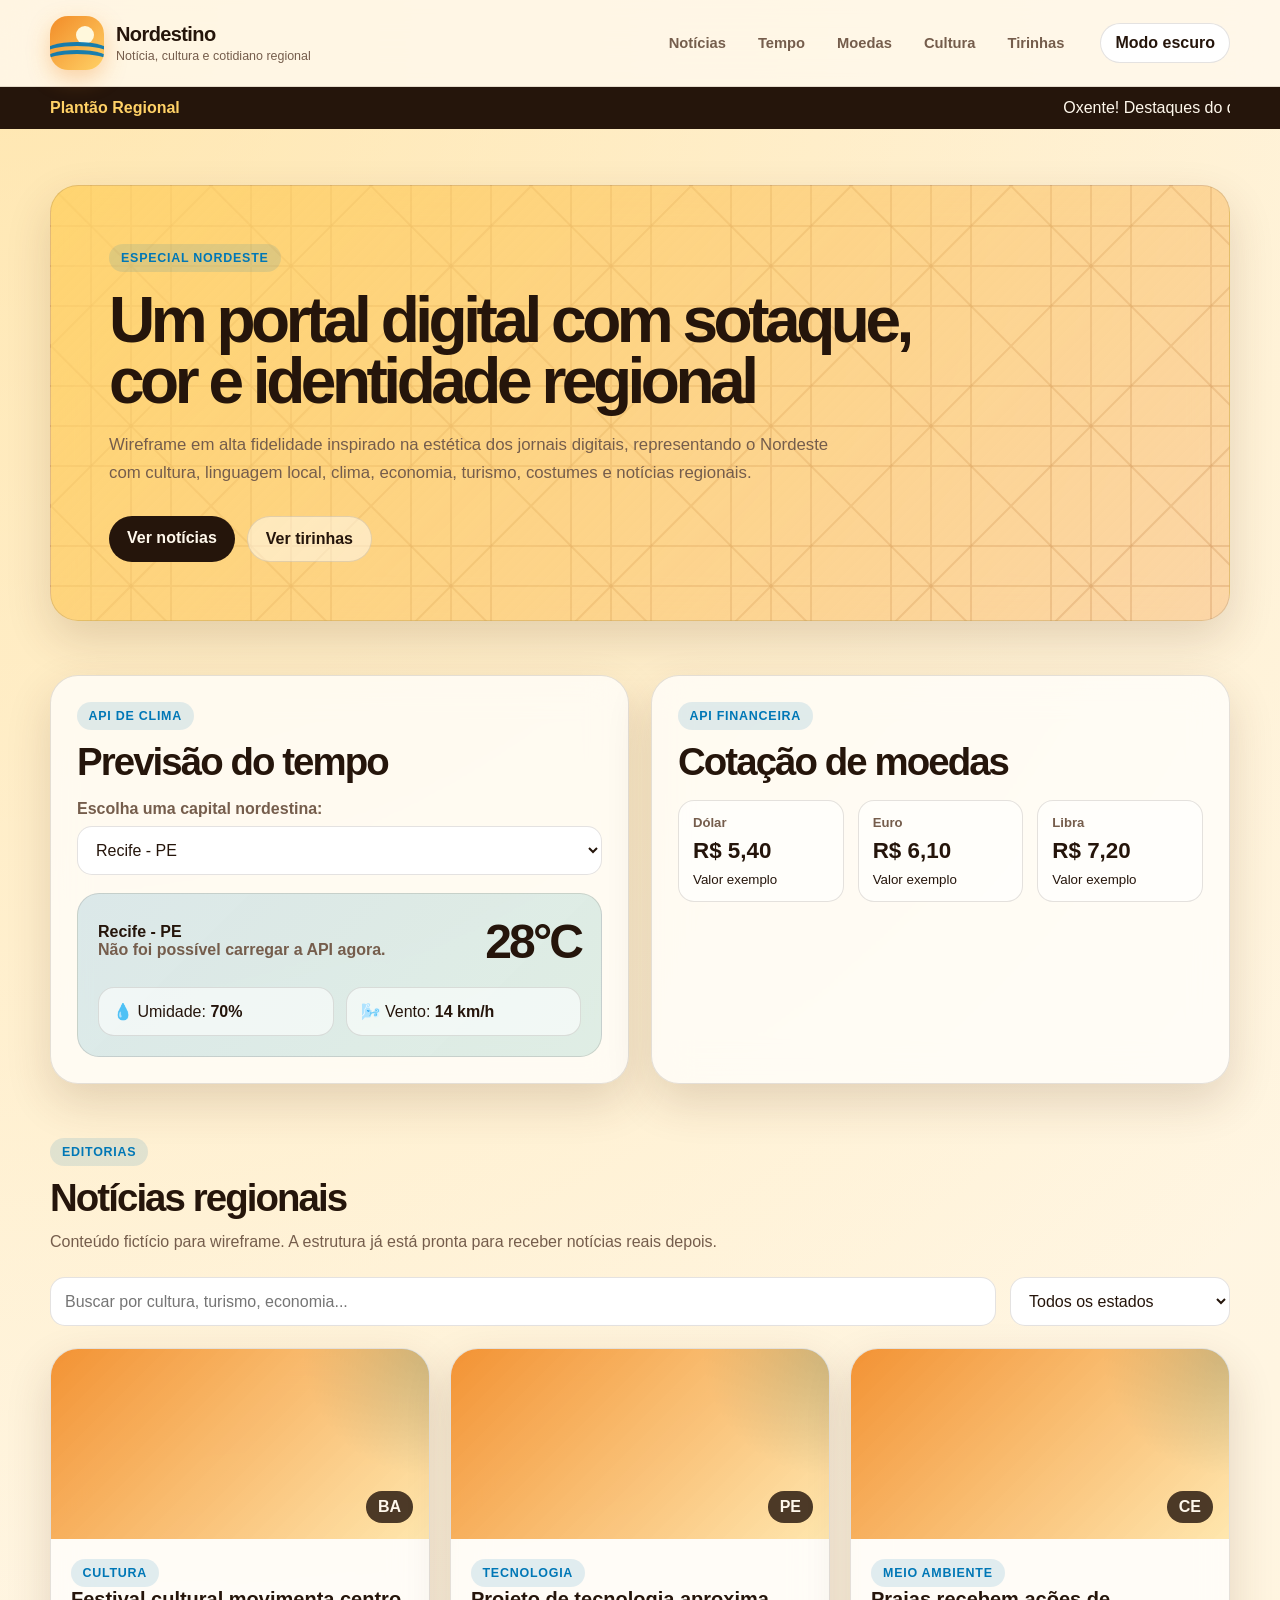
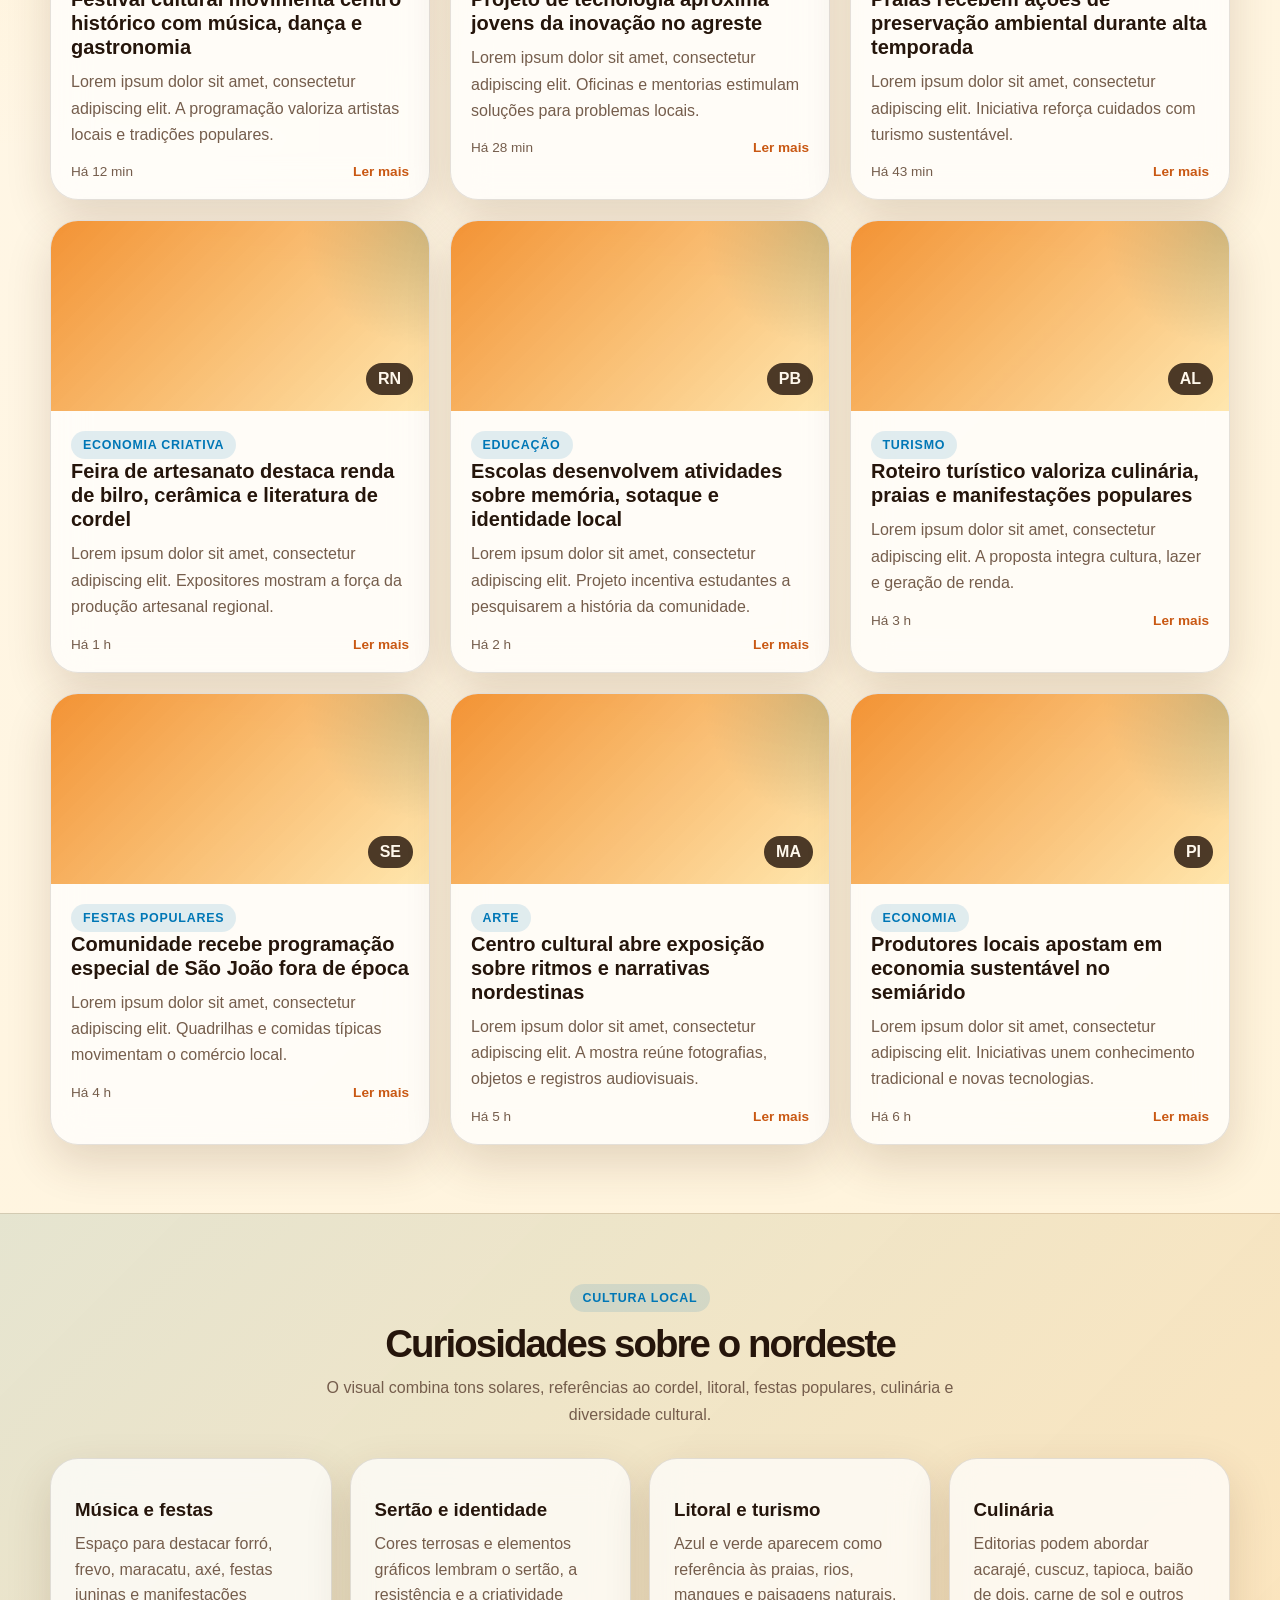
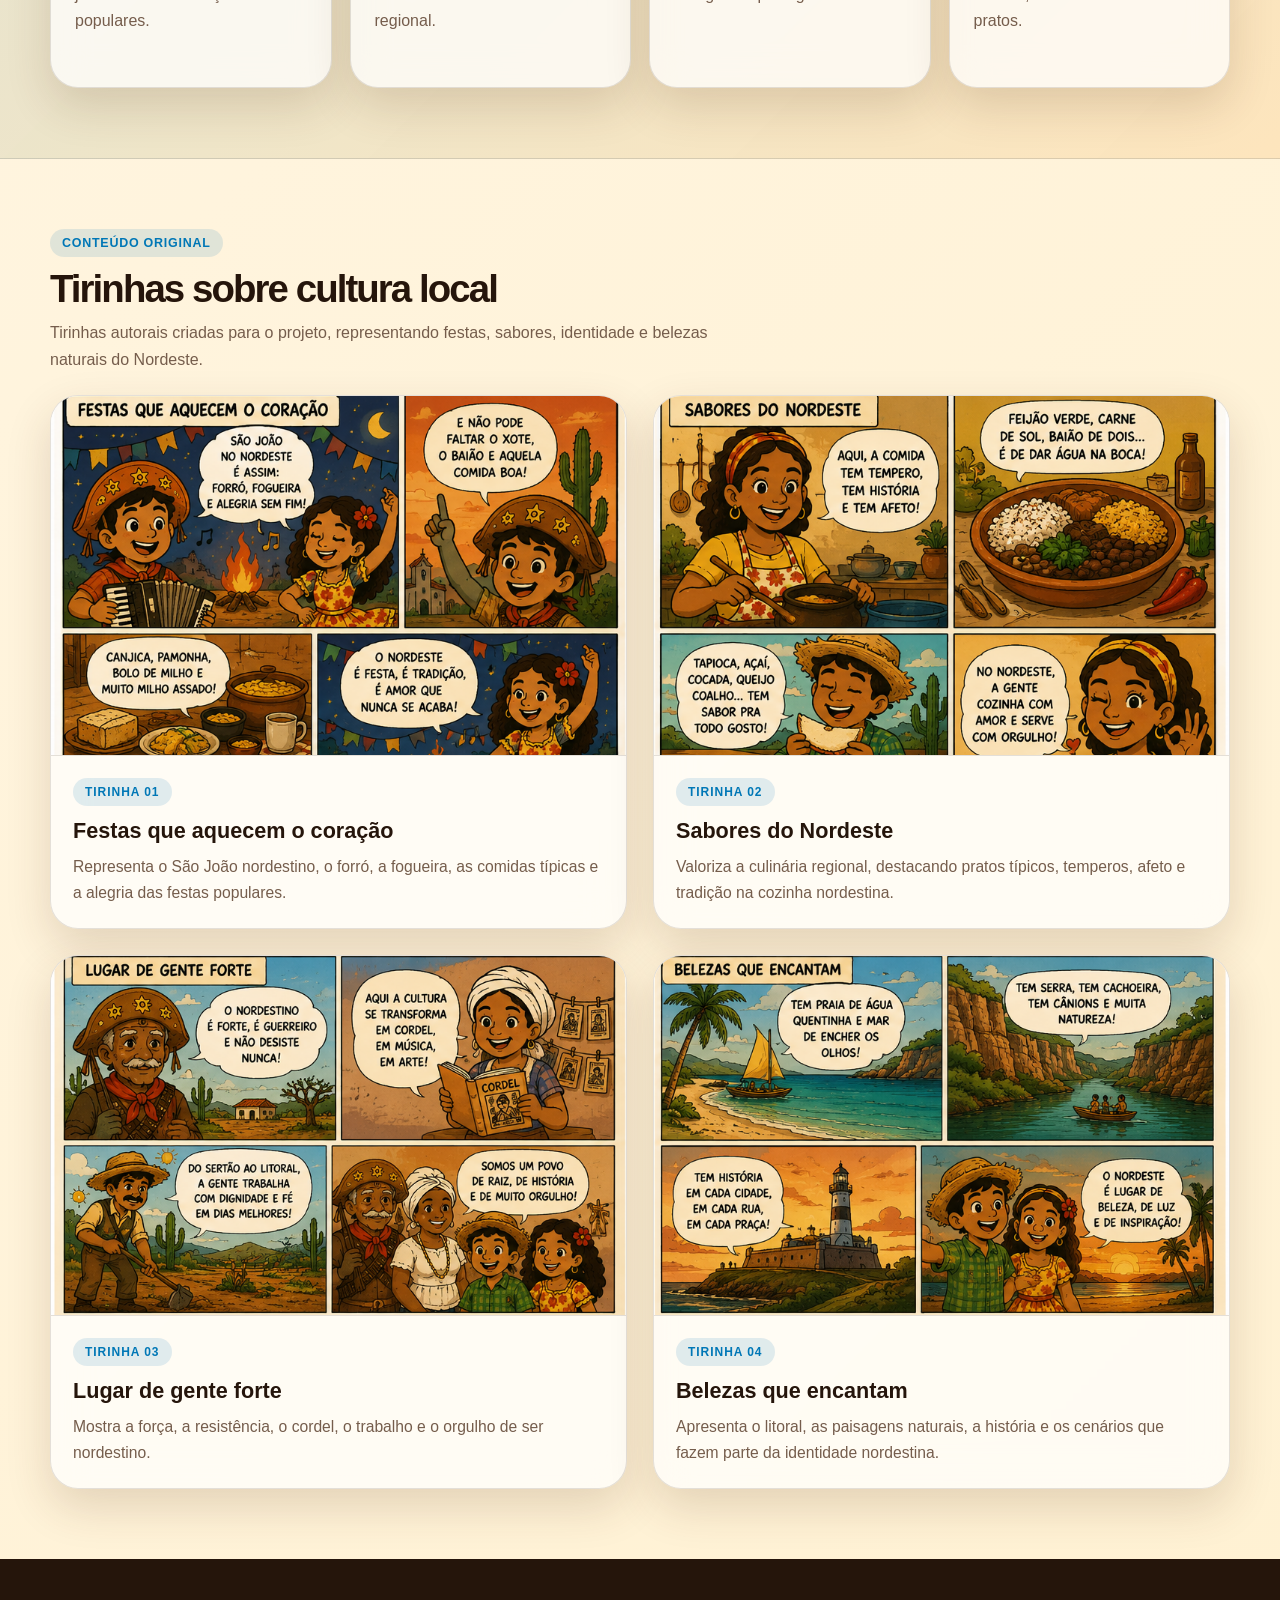
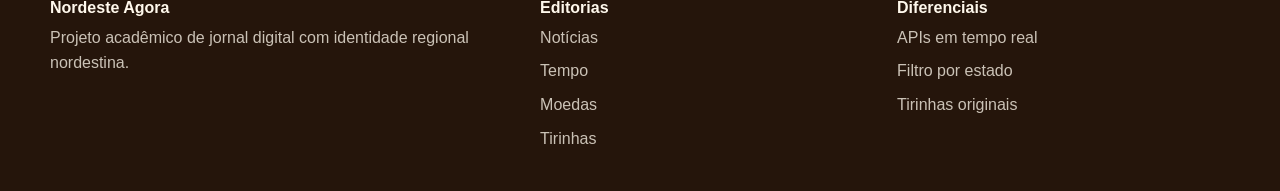
==== commit abe1c1cb: "1.2 - estilo" ====
--- a/index.html
+++ b/index.html
@@ -151,7 +151,7 @@
       <div class="container">
         <div class="section-heading center">
           <span class="tag">Cultura local</span>
-          <h2>Cultura Local</h2>
+          <h2>Curiosidades sobre o nordeste</h2>
           <p>
             O visual combina tons solares, referências ao cordel, litoral,
             festas populares, culinária e diversidade cultural.
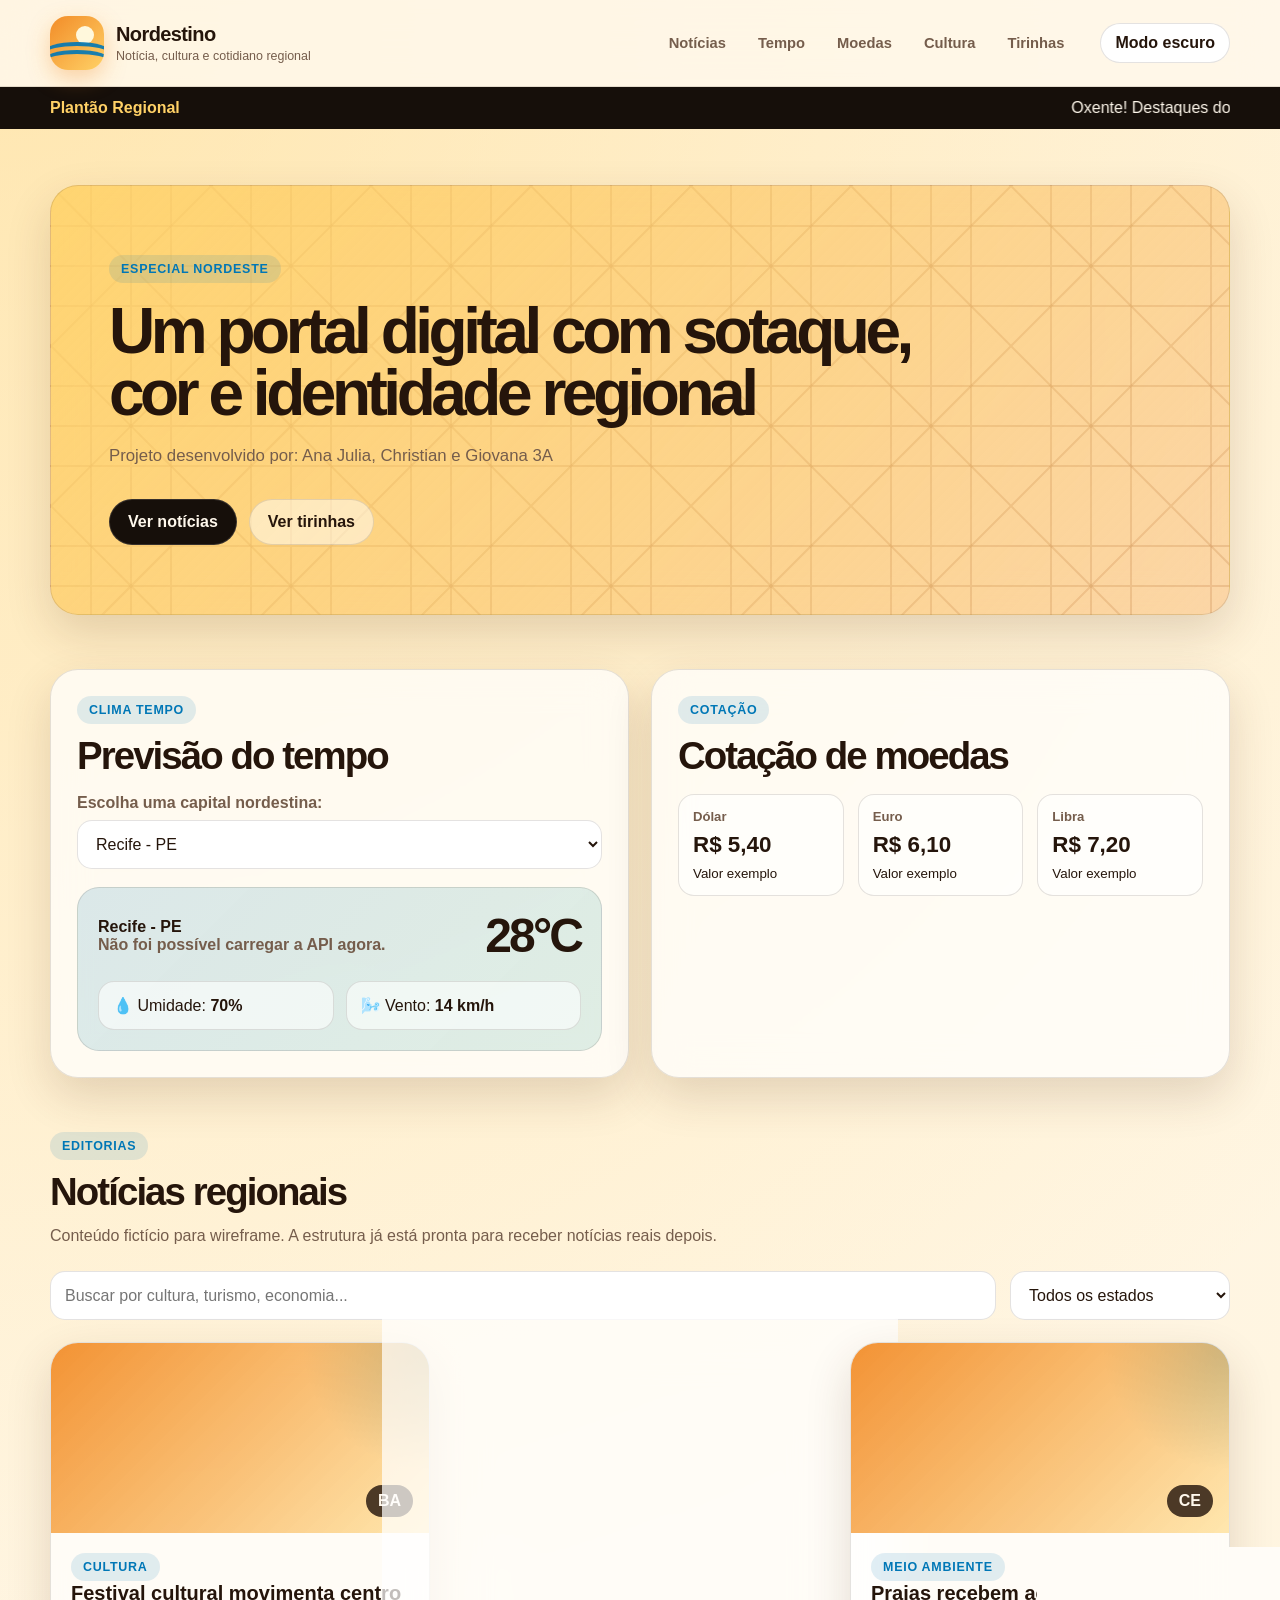
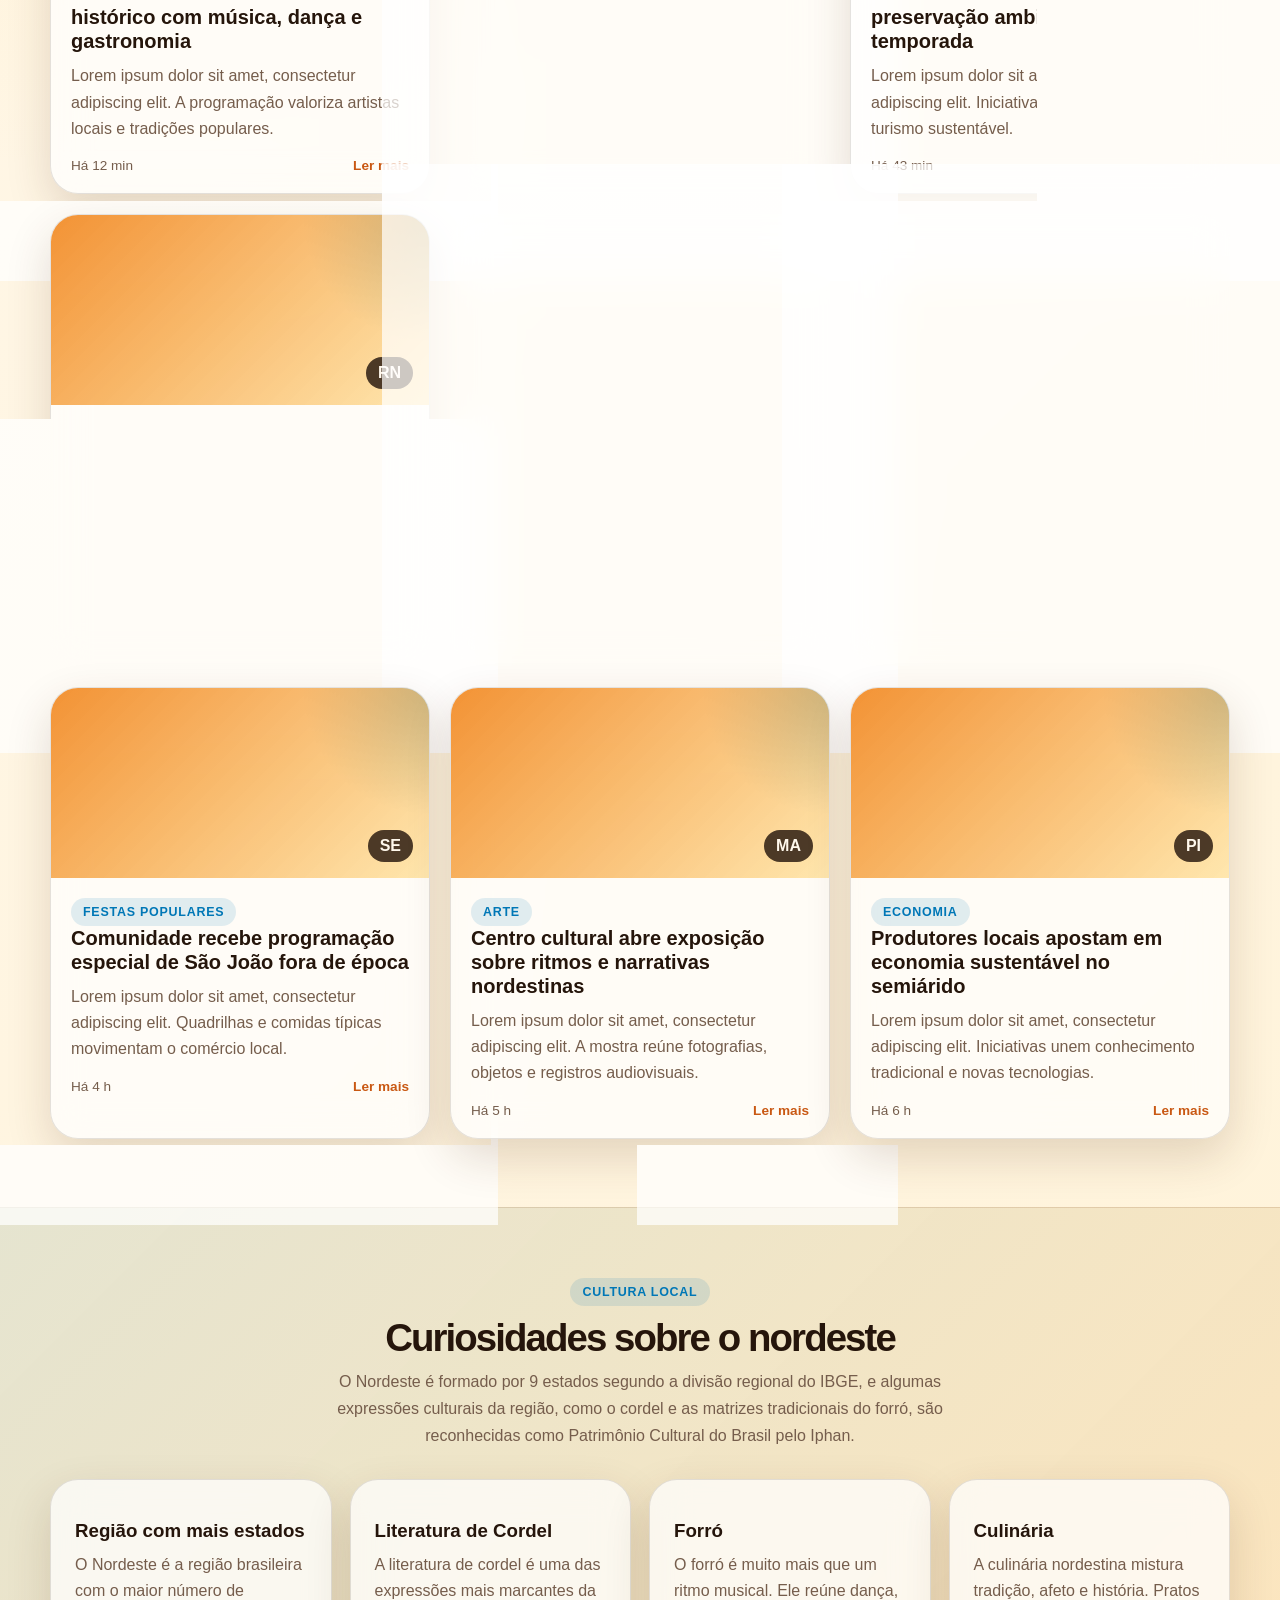
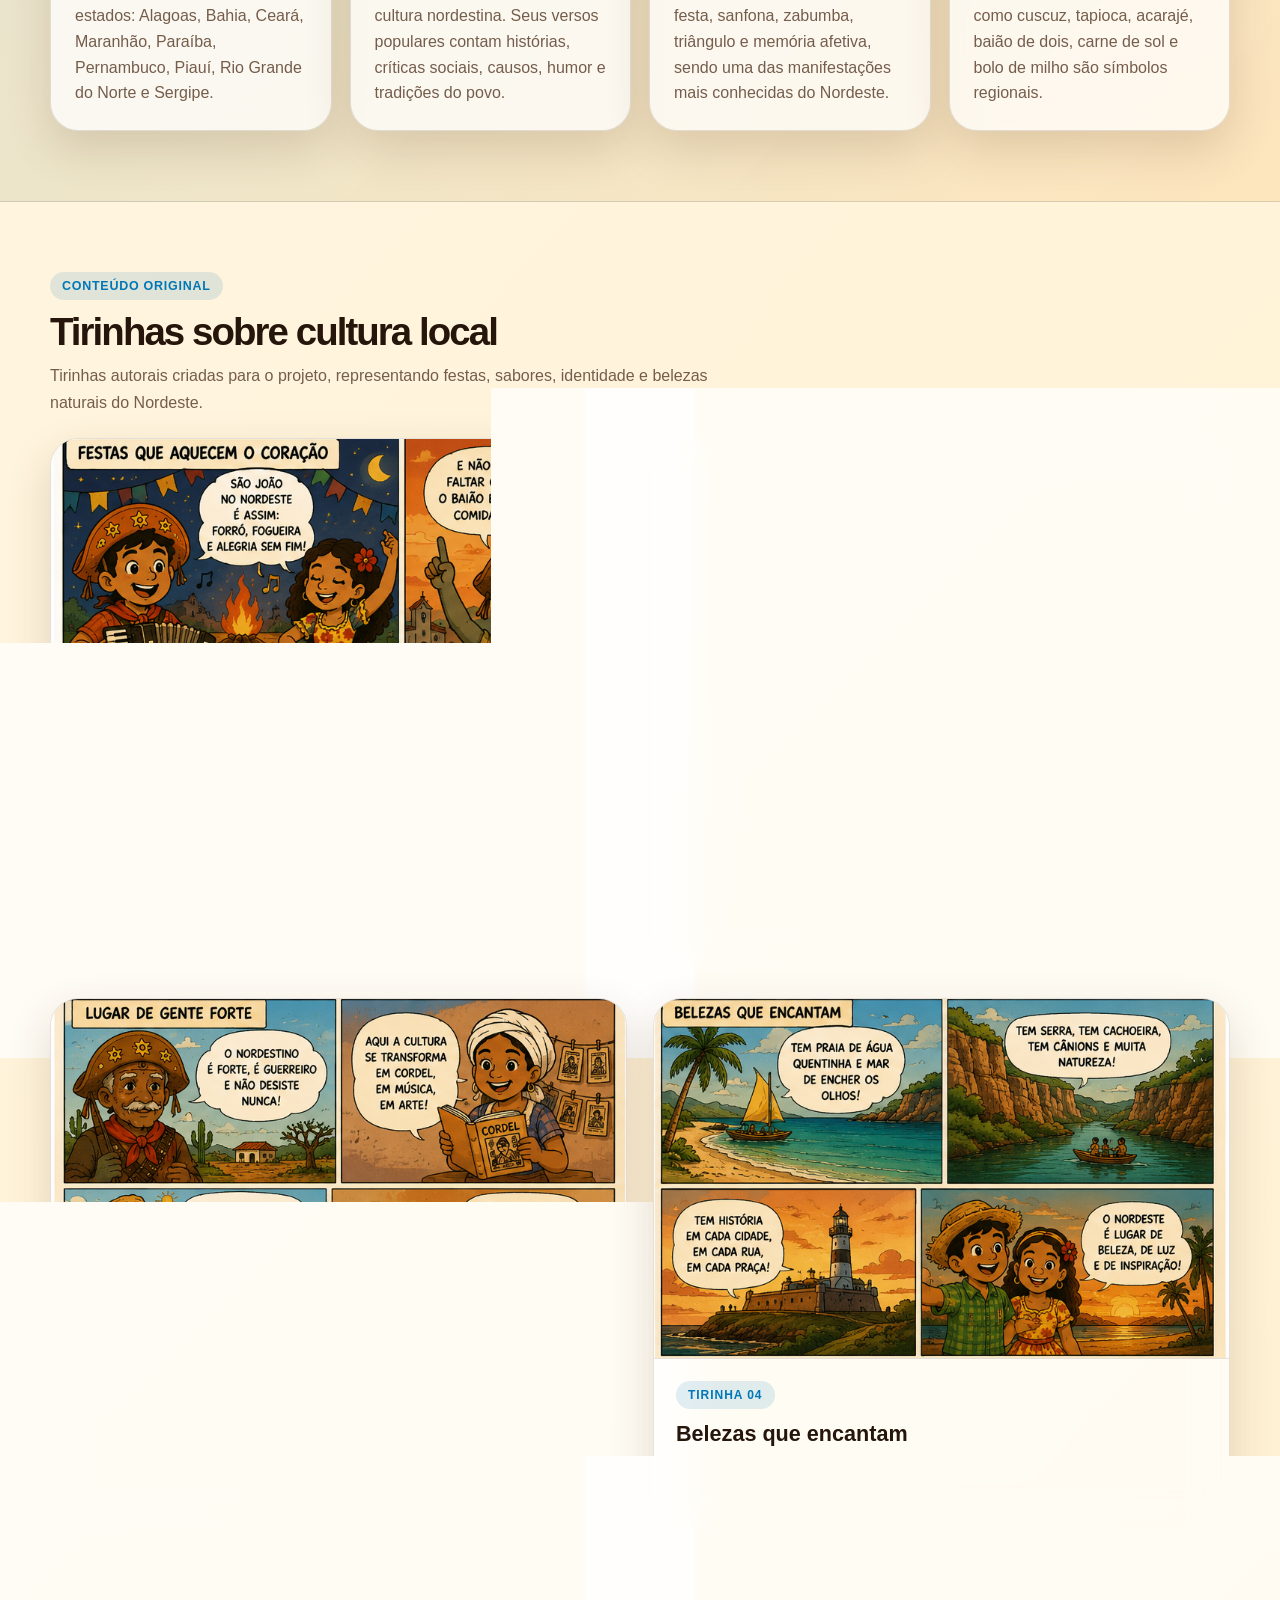
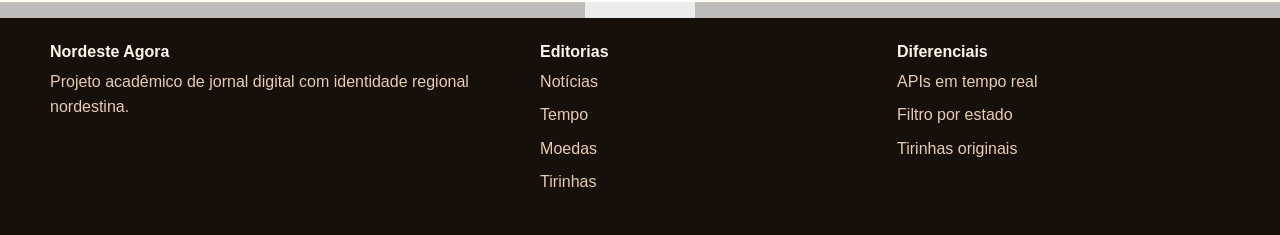
==== commit b6b9bf66: "correções de contraste e curiosidades" ====
--- a/index.html
+++ b/index.html
@@ -59,9 +59,7 @@
           <span class="tag">Especial Nordeste</span>
           <h1>Um portal digital com sotaque, cor e identidade regional</h1>
           <p>
-            Wireframe em alta fidelidade inspirado na estética dos jornais digitais,
-            representando o Nordeste com cultura, linguagem local, clima, economia,
-            turismo, costumes e notícias regionais.
+            Projeto desenvolvido por: Ana Julia, Christian e Giovana 3A
           </p>
 
           <div class="hero-actions">
@@ -72,10 +70,10 @@
       </div>
     </section>
 
-    <section class="container api-area" id="tempo">
+    <section  class="container api-area" id="tempo">
       <article class="api-card weather-card">
         <div class="section-heading compact">
-          <span class="tag">API de clima</span>
+          <span class="tag">Clima Tempo</span>
           <h2>Previsão do tempo</h2>
         </div>
 
@@ -99,7 +97,7 @@
 
       <article class="api-card currency-card" id="moedas">
         <div class="section-heading compact">
-          <span class="tag">API financeira</span>
+          <span class="tag">Cotação</span>
           <h2>Cotação de moedas</h2>
         </div>
 
@@ -153,36 +151,38 @@
           <span class="tag">Cultura local</span>
           <h2>Curiosidades sobre o nordeste</h2>
           <p>
-            O visual combina tons solares, referências ao cordel, litoral,
-            festas populares, culinária e diversidade cultural.
+            O Nordeste é formado por 9 estados segundo a divisão regional do IBGE,
+             e algumas expressões culturais da região, como o cordel e as matrizes tradicionais do forró,
+             são reconhecidas como Patrimônio Cultural do Brasil pelo Iphan.
           </p>
         </div>
 
         <div class="culture-grid">
           <article>
             <span></span>
-            <h3>Música e festas</h3>
+            <h3>Região com mais estados</h3>
             <p>
-              Espaço para destacar forró, frevo, maracatu, axé, festas juninas e
-              manifestações populares.
+              O Nordeste é a região brasileira com o maior número de estados:
+               Alagoas, Bahia, Ceará, Maranhão, Paraíba, Pernambuco, Piauí, Rio Grande do Norte e Sergipe.
             </p>
           </article>
 
           <article>
             <span></span>
-            <h3>Sertão e identidade</h3>
+            <h3>Literatura de Cordel</h3>
             <p>
-              Cores terrosas e elementos gráficos lembram o sertão, a resistência
-              e a criatividade regional.
+              A literatura de cordel é uma das expressões mais marcantes da cultura nordestina.
+               Seus versos populares contam histórias, críticas sociais, causos, humor e tradições do povo.
             </p>
           </article>
 
           <article>
             <span></span>
-            <h3>Litoral e turismo</h3>
+            <h3>Forró</h3>
             <p>
-              Azul e verde aparecem como referência às praias, rios, mangues e
-              paisagens naturais.
+              O forró é muito mais que um ritmo musical.
+               Ele reúne dança,
+                festa, sanfona, zabumba, triângulo e memória afetiva, sendo uma das manifestações mais conhecidas do Nordeste.
             </p>
           </article>
 
@@ -190,8 +190,8 @@
             <span></span>
             <h3>Culinária</h3>
             <p>
-              Editorias podem abordar acarajé, cuscuz, tapioca, baião de dois,
-              carne de sol e outros pratos.
+              A culinária nordestina mistura tradição, afeto e história.
+               Pratos como cuscuz, tapioca, acarajé, baião de dois, carne de sol e bolo de milho são símbolos regionais.
             </p>
           </article>
         </div>
--- a/style.css
+++ b/style.css
@@ -1,6 +1,5 @@
 /* =========================================================
    VARIÁVEIS GERAIS DO SITE
-   Aqui ficam as cores, sombras, bordas e tamanhos padrão
 ========================================================= */
 
 :root {
@@ -18,6 +17,12 @@
   --brown: #8b4513;
   --red: #d62828;
 
+  /* Cores fixas para áreas escuras */
+  --dark-area: #160f0a;
+  --dark-area-soft: #24170f;
+  --dark-text: #fff8ec;
+  --dark-muted: #e7cdb0;
+
   --border: rgba(37, 21, 11, 0.12);
   --shadow: 0 18px 45px rgba(83, 44, 16, 0.16);
 
@@ -31,7 +36,6 @@
 
 /* =========================================================
    MODO ESCURO
-   Cores aplicadas quando o body recebe a classe .dark
 ========================================================= */
 
 body.dark {
@@ -40,7 +44,19 @@
   --card: #21160f;
   --text: #fff6e8;
   --muted: #d7bfa6;
-  --border: rgba(255, 246, 232, 0.14);
+
+  --orange: #ff9f2e;
+  --orange-dark: #ff8a1c;
+  --yellow: #ffd166;
+  --blue: #1aa7ec;
+  --green: #4ecdc4;
+
+  --dark-area: #0f0a07;
+  --dark-area-soft: #1a100b;
+  --dark-text: #fff8ec;
+  --dark-muted: #e7cdb0;
+
+  --border: rgba(255, 246, 232, 0.16);
   --shadow: 0 18px 45px rgba(0, 0, 0, 0.35);
 }
 
@@ -114,7 +130,7 @@
 }
 
 body.dark .top-header {
-  background: rgba(18, 13, 9, 0.86);
+  background: rgba(15, 10, 7, 0.94);
 }
 
 .header-content {
@@ -135,6 +151,7 @@
   display: block;
   font-size: 1.25rem;
   letter-spacing: -0.03em;
+  color: var(--text);
 }
 
 .brand small {
@@ -209,6 +226,15 @@
 .main-nav a:hover {
   background: rgba(242, 140, 40, 0.14);
   color: var(--orange-dark);
+}
+
+body.dark .main-nav a {
+  color: var(--muted);
+}
+
+body.dark .main-nav a:hover {
+  background: rgba(255, 159, 46, 0.14);
+  color: var(--orange);
 }
 
 .theme-button,
@@ -222,6 +248,13 @@
   font-weight: 700;
 }
 
+body.dark .theme-button,
+body.dark .menu-toggle {
+  background: var(--card);
+  color: var(--text);
+  border-color: var(--border);
+}
+
 .menu-toggle {
   display: none;
 }
@@ -232,8 +265,8 @@
 ========================================================= */
 
 .breaking-news {
-  background: var(--text);
-  color: #fff8ec;
+  background: var(--dark-area);
+  color: var(--dark-text);
 }
 
 .breaking-content {
@@ -248,11 +281,26 @@
   color: var(--yellow);
 }
 
+.breaking-content marquee {
+  color: var(--dark-text);
+}
+
+body.dark .breaking-news {
+  background: var(--dark-area);
+  color: var(--dark-text);
+}
+
+body.dark .breaking-content strong {
+  color: var(--yellow);
+}
+
+body.dark .breaking-content marquee {
+  color: var(--dark-text);
+}
+
 
 /* =========================================================
    SEÇÃO PRINCIPAL / HERO
-   Ajustado para ocupar 100% da largura.
-   O card "Edição acadêmica" foi removido do layout.
 ========================================================= */
 
 .hero-section {
@@ -334,28 +382,50 @@
   margin-top: 28px;
 }
 
+
+/* =========================================================
+   BOTÕES DO HERO
+========================================================= */
+
 .primary-button,
 .secondary-button {
   display: inline-flex;
   padding: 13px 18px;
   border-radius: 999px;
   font-weight: 800;
+  transition: 0.2s ease;
 }
 
 .primary-button {
-  background: var(--text);
+  background: var(--dark-area);
+  color: var(--dark-text);
+  border: 1px solid rgba(255, 248, 236, 0.14);
+}
+
+.primary-button:hover {
+  background: var(--orange-dark);
   color: #fff8ec;
 }
 
 .secondary-button {
   background: rgba(255, 255, 255, 0.48);
+  color: var(--text);
   border: 1px solid var(--border);
 }
 
+.secondary-button:hover {
+  background: rgba(242, 140, 40, 0.18);
+}
+
+body.dark .secondary-button {
+  background: rgba(255, 248, 236, 0.08);
+  color: var(--text);
+  border-color: var(--border);
+}
+
 
 /* =========================================================
    ÁREA DAS APIS
-   Previsão do tempo e cotação de moedas
 ========================================================= */
 
 .api-area {
@@ -421,6 +491,14 @@
   outline: none;
 }
 
+body.dark .api-card select,
+body.dark .tools-bar input,
+body.dark .tools-bar select {
+  background: var(--card);
+  color: var(--text);
+  border-color: var(--border);
+}
+
 
 /* =========================================================
    CARD DA PREVISÃO DO TEMPO
@@ -511,8 +589,6 @@
 
 /* =========================================================
    ÁREA DE NOTÍCIAS
-   Ajustada para ocupar a largura inteira.
-   A sidebar foi removida do layout.
 ========================================================= */
 
 .content-layout {
@@ -595,6 +671,10 @@
   color: var(--orange-dark);
 }
 
+body.dark .read-more {
+  color: var(--orange);
+}
+
 
 /* =========================================================
    SEÇÃO DE CULTURA LOCAL
@@ -642,6 +722,7 @@
 /* =========================================================
    SEÇÃO DE TIRINHAS
 ========================================================= */
+
 .comics-section {
   padding: 70px 0;
 }
@@ -715,15 +796,20 @@
 ========================================================= */
 
 .site-footer {
-  background: var(--text);
-  color: #fff8ec;
+  background: var(--dark-area);
+  color: var(--dark-text);
   padding: 40px 0;
+  border-top: 1px solid rgba(255, 248, 236, 0.12);
 }
 
 .footer-grid {
   display: grid;
   grid-template-columns: 1.4fr 1fr 1fr;
   gap: 24px;
+}
+
+.footer-grid strong {
+  color: var(--dark-text);
 }
 
 .footer-grid p,
@@ -731,8 +817,27 @@
 .footer-grid span {
   display: block;
   margin-top: 8px;
-  color: rgba(255, 248, 236, 0.76);
+  color: var(--dark-muted);
   line-height: 1.6;
+}
+
+.footer-grid a:hover {
+  color: var(--yellow);
+}
+
+body.dark .site-footer {
+  background: var(--dark-area);
+  color: var(--dark-text);
+}
+
+body.dark .footer-grid strong {
+  color: var(--dark-text);
+}
+
+body.dark .footer-grid p,
+body.dark .footer-grid a,
+body.dark .footer-grid span {
+  color: var(--dark-muted);
 }
 
 
@@ -813,7 +918,6 @@
   }
 
   .api-area,
-  .comic-grid,
   .footer-grid {
     grid-template-columns: 1fr;
   }
@@ -846,7 +950,7 @@
   .currency-grid,
   .weather-details,
   .culture-grid,
-  .comic-strip,
+  .comic-gallery,
   .news-grid {
     grid-template-columns: 1fr;
   }
@@ -858,4 +962,8 @@
   .hero-card h1 {
     font-size: clamp(2rem, 13vw, 3.4rem);
   }
+
+  .comic-image-card img {
+    height: auto;
+  }
 }
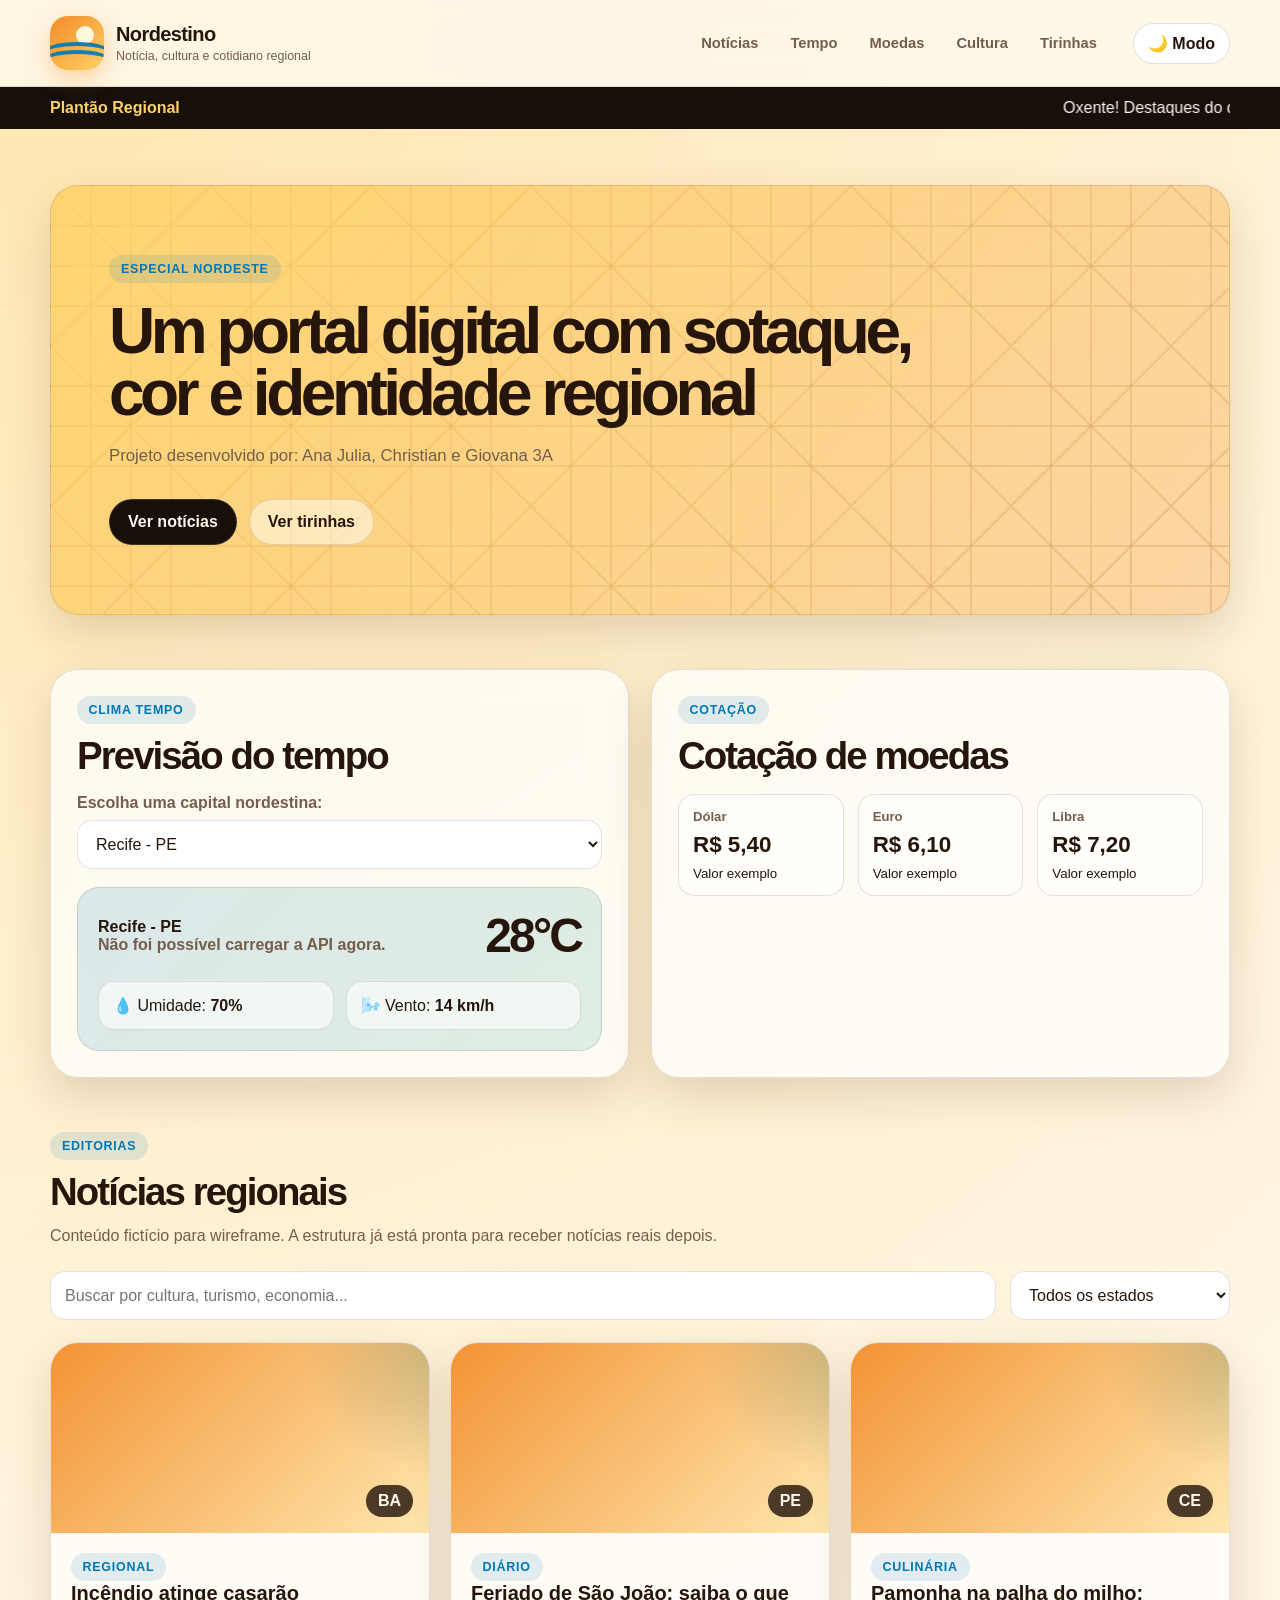
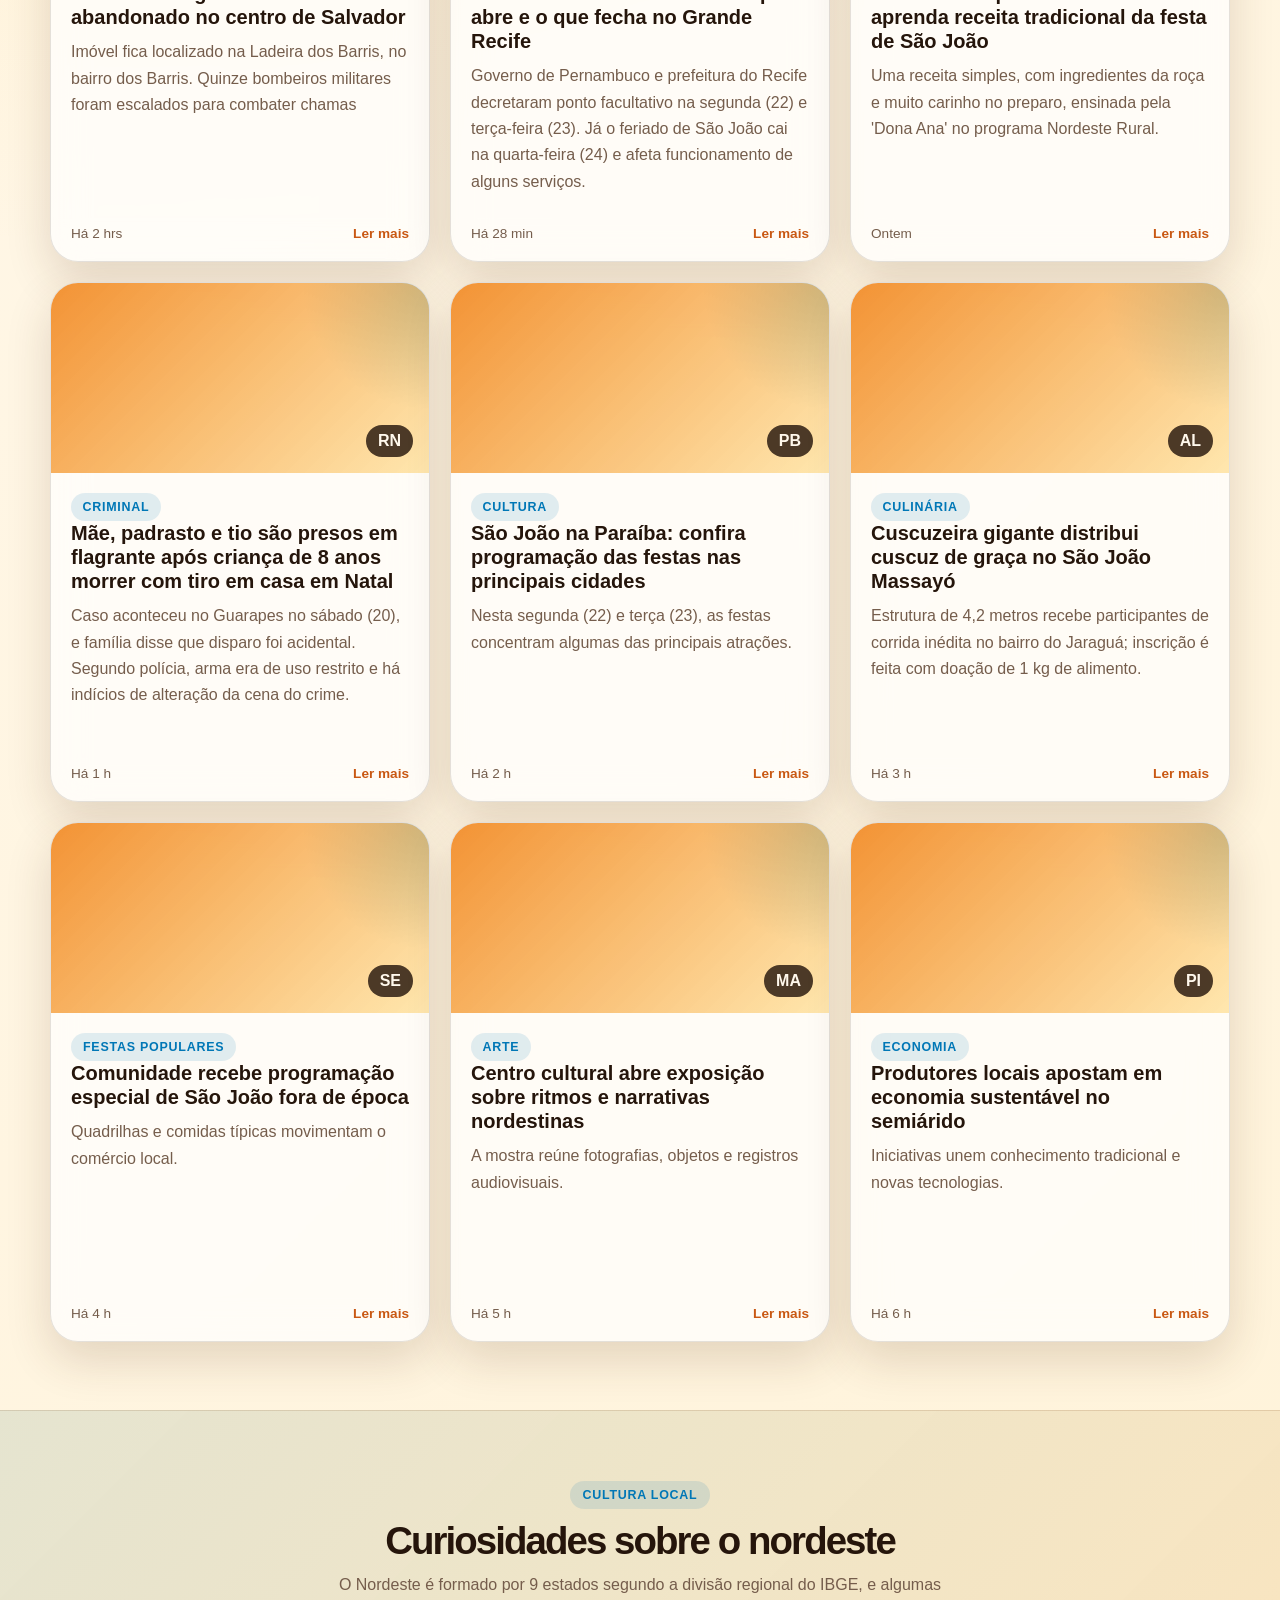
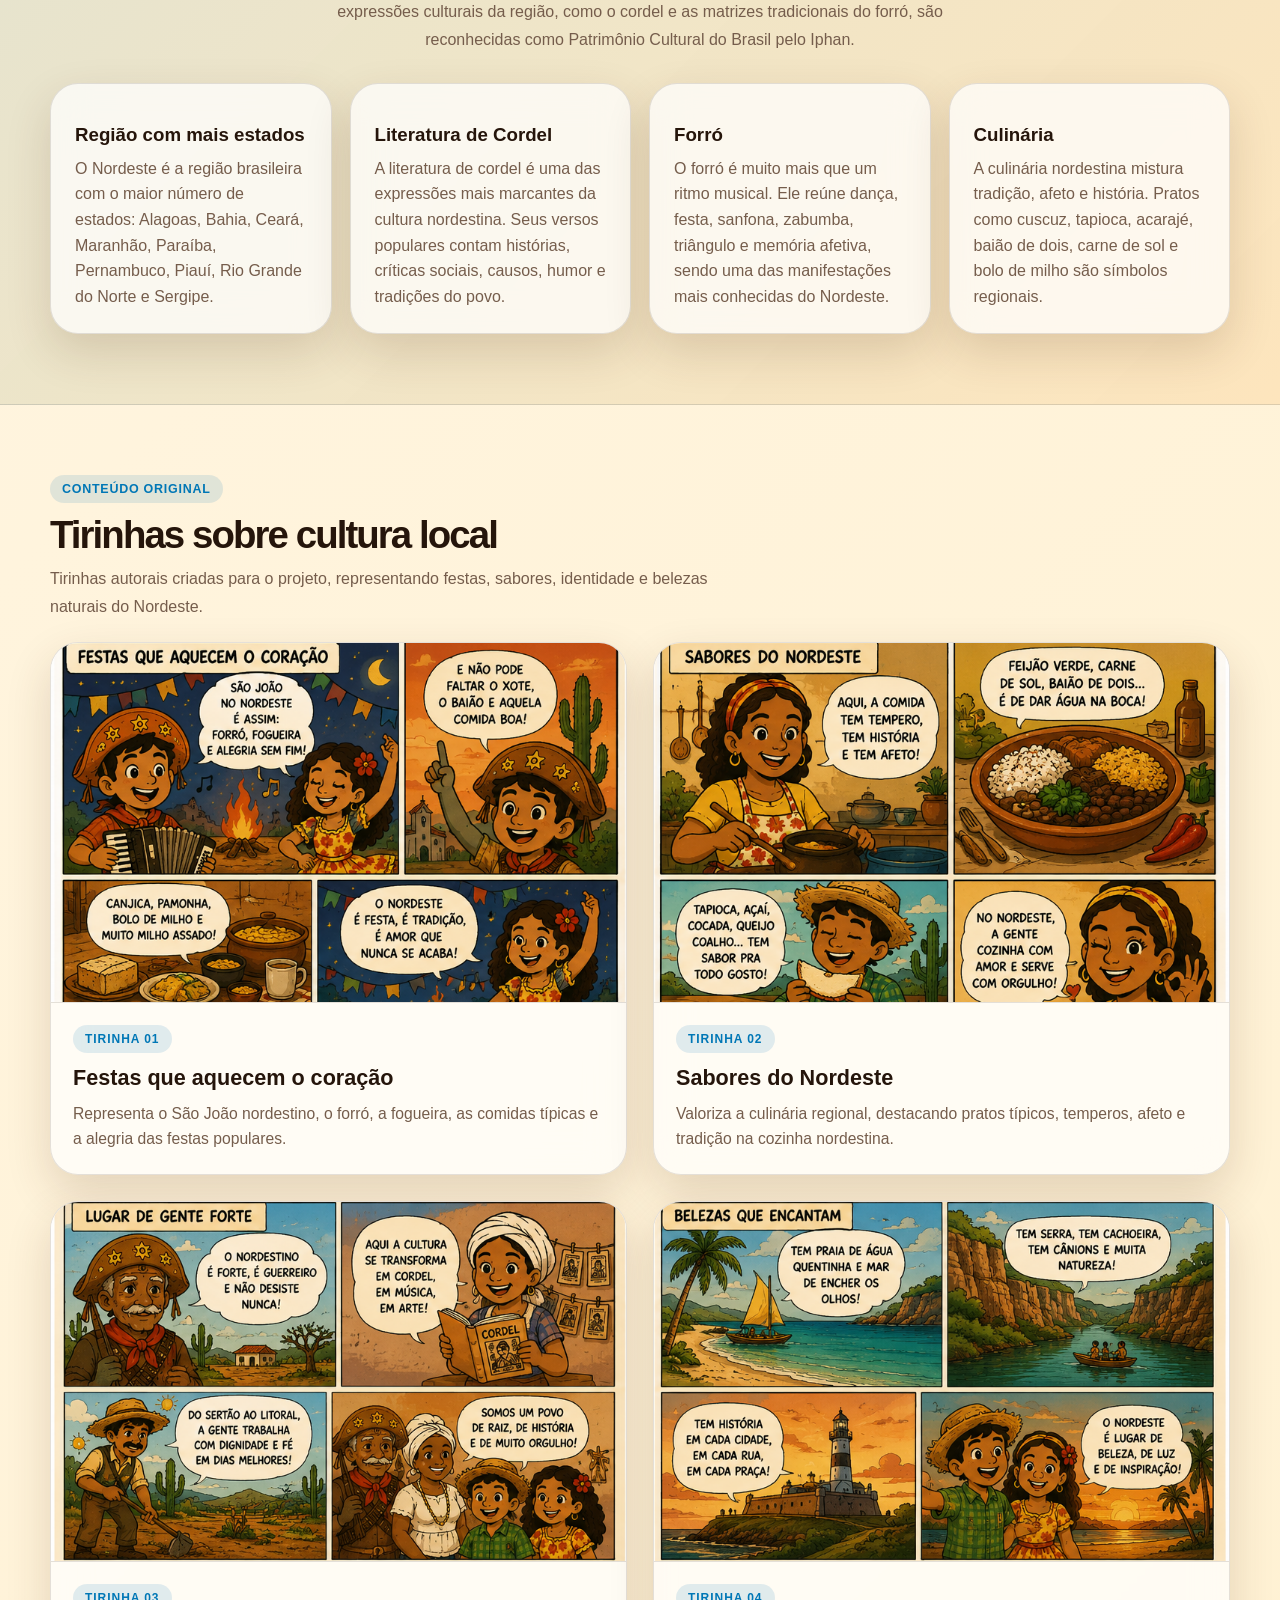
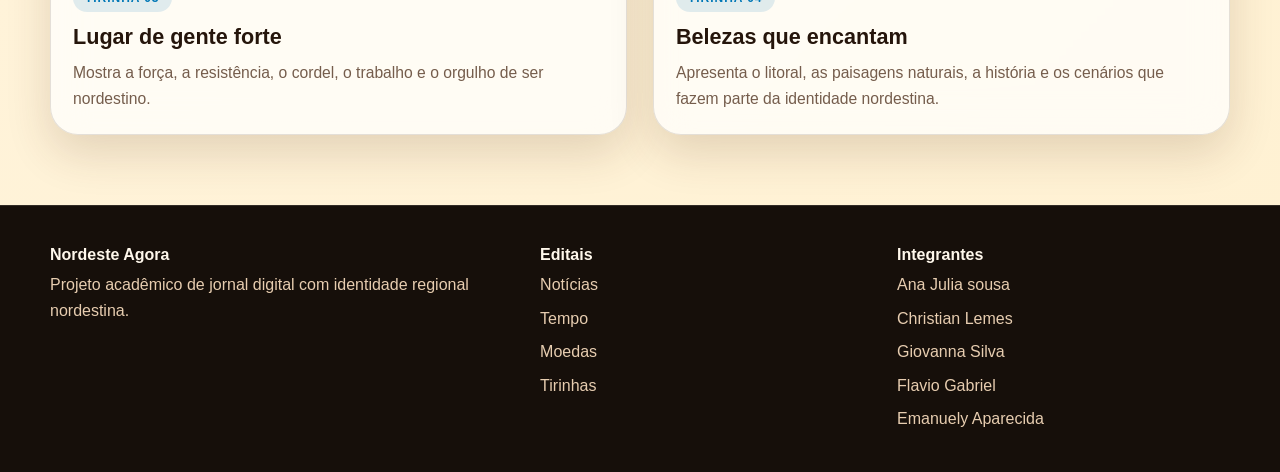
==== commit 8ee563d8: "atualizações 1.0 (noticias)" ====
--- a/index.html
+++ b/index.html
@@ -285,7 +285,7 @@
       </div>
 
       <div>
-        <strong>Editorias</strong>
+        <strong>Editais</strong>
         <a href="#noticias">Notícias</a>
         <a href="#tempo">Tempo</a>
         <a href="#moedas">Moedas</a>
@@ -293,10 +293,12 @@
       </div>
 
       <div>
-        <strong>Diferenciais</strong>
-        <span>APIs em tempo real</span>
-        <span>Filtro por estado</span>
-        <span>Tirinhas originais</span>
+        <strong>Integrantes</strong>
+        <span>Ana Julia sousa</span>
+        <span>Christian Lemes</span>
+        <span>Giovanna Silva</span>
+        <span>Flavio Gabriel</span>
+        <span>Emanuely Aparecida</span>
       </div>
     </div>
   </footer>
--- a/style.css
+++ b/style.css
@@ -17,7 +17,6 @@
   --brown: #8b4513;
   --red: #d62828;
 
-  /* Cores fixas para áreas escuras */
   --dark-area: #160f0a;
   --dark-area-soft: #24170f;
   --dark-text: #fff8ec;
@@ -282,19 +281,6 @@
 }
 
 .breaking-content marquee {
-  color: var(--dark-text);
-}
-
-body.dark .breaking-news {
-  background: var(--dark-area);
-  color: var(--dark-text);
-}
-
-body.dark .breaking-content strong {
-  color: var(--yellow);
-}
-
-body.dark .breaking-content marquee {
   color: var(--dark-text);
 }
 
@@ -609,12 +595,18 @@
   display: grid;
   grid-template-columns: repeat(3, minmax(0, 1fr));
   gap: 20px;
+  align-items: stretch;
 }
 
 .news-card {
+  height: 100%;
+  min-height: 520px;
   border-radius: var(--radius-lg);
   overflow: hidden;
   transition: 0.25s ease;
+
+  display: flex;
+  flex-direction: column;
 }
 
 .news-card:hover {
@@ -622,7 +614,11 @@
 }
 
 .news-image {
+  height: 190px;
   min-height: 190px;
+  width: 100%;
+  flex-shrink: 0;
+
   background:
     linear-gradient(135deg, rgba(242, 140, 40, 0.94), rgba(255, 209, 102, 0.5)),
     radial-gradient(circle at top right, rgba(0, 119, 182, 0.5), transparent 30%);
@@ -643,6 +639,10 @@
 
 .news-body {
   padding: 20px;
+  flex: 1;
+
+  display: flex;
+  flex-direction: column;
 }
 
 .news-body h3 {
@@ -654,6 +654,7 @@
 .news-body p {
   color: var(--muted);
   line-height: 1.65;
+  margin-bottom: 0;
 }
 
 .news-meta {
@@ -661,7 +662,10 @@
   align-items: center;
   justify-content: space-between;
   gap: 8px;
-  margin-top: 16px;
+
+  margin-top: auto;
+  padding-top: 18px;
+
   color: var(--muted);
   font-size: 0.85rem;
 }
@@ -669,6 +673,7 @@
 .read-more {
   font-weight: 900;
   color: var(--orange-dark);
+  white-space: nowrap;
 }
 
 body.dark .read-more {
@@ -692,15 +697,17 @@
 
 .culture-grid {
   display: grid;
-  grid-template-columns: repeat(4, 1fr);
+  grid-template-columns: repeat(4, minmax(0, 1fr));
   gap: 18px;
   margin-top: 30px;
+  align-items: stretch;
 }
 
 .culture-grid article {
   border-radius: var(--radius-lg);
   padding: 24px;
   min-height: 230px;
+  height: 100%;
 }
 
 .culture-grid span {
@@ -718,6 +725,38 @@
   line-height: 1.6;
 }
 
+
+/* =========================================================
+   RESPONSIVO
+========================================================= */
+
+@media (max-width: 1024px) {
+  .news-grid {
+    grid-template-columns: repeat(2, minmax(0, 1fr));
+  }
+
+  .culture-grid {
+    grid-template-columns: repeat(2, minmax(0, 1fr));
+  }
+}
+
+@media (max-width: 720px) {
+  .tools-bar {
+    grid-template-columns: 1fr;
+  }
+
+  .news-grid {
+    grid-template-columns: 1fr;
+  }
+
+  .news-card {
+    min-height: auto;
+  }
+
+  .culture-grid {
+    grid-template-columns: 1fr;
+  }
+}
 
 /* =========================================================
    SEÇÃO DE TIRINHAS
@@ -792,6 +831,152 @@
 
 
 /* =========================================================
+   PÁGINA INDIVIDUAL DA NOTÍCIA
+========================================================= */
+
+.single-news-page {
+  padding: 70px 0;
+  background:
+    radial-gradient(circle at top left, rgba(255, 209, 102, 0.32), transparent 32%),
+    linear-gradient(135deg, var(--bg), var(--bg-soft));
+}
+
+.back-link {
+  display: inline-flex;
+  align-items: center;
+  width: fit-content;
+  margin-bottom: 22px;
+  padding: 11px 16px;
+  border-radius: 999px;
+  background: rgba(242, 140, 40, 0.14);
+  color: var(--orange-dark);
+  font-weight: 900;
+  border: 1px solid var(--border);
+}
+
+.back-link:hover {
+  background: rgba(242, 140, 40, 0.24);
+}
+
+body.dark .back-link {
+  color: var(--orange);
+  background: rgba(255, 159, 46, 0.12);
+}
+
+.single-news-card {
+  overflow: hidden;
+  border-radius: var(--radius-lg);
+  background: rgba(255, 255, 255, 0.72);
+  border: 1px solid var(--border);
+  box-shadow: var(--shadow);
+  backdrop-filter: blur(18px);
+}
+
+body.dark .single-news-card {
+  background: rgba(33, 22, 15, 0.76);
+}
+
+.single-news-hero {
+  min-height: 360px;
+  position: relative;
+  background:
+    linear-gradient(135deg, rgba(242, 140, 40, 0.94), rgba(255, 209, 102, 0.45)),
+    radial-gradient(circle at top right, rgba(0, 119, 182, 0.55), transparent 34%),
+    url("data:image/svg+xml,%3Csvg width='160' height='160' viewBox='0 0 160 160' xmlns='http://www.w3.org/2000/svg'%3E%3Cg fill='none' stroke='%238b4513' stroke-opacity='.18' stroke-width='2'%3E%3Cpath d='M0 40h160M0 80h160M0 120h160M40 0v160M80 0v160M120 0v160'/%3E%3Cpath d='M0 0l160 160M160 0L0 160'/%3E%3C/g%3E%3C/svg%3E");
+}
+
+.single-news-hero::after {
+  content: attr(data-state);
+  position: absolute;
+  right: 26px;
+  bottom: 26px;
+  background: rgba(37, 21, 11, 0.84);
+  color: #fff8ec;
+  border-radius: 999px;
+  padding: 9px 16px;
+  font-weight: 900;
+}
+
+.single-news-hero span {
+  position: absolute;
+  left: 26px;
+  top: 26px;
+  padding: 8px 14px;
+  border-radius: 999px;
+  background: rgba(37, 21, 11, 0.84);
+  color: #fff8ec;
+  font-weight: 900;
+  text-transform: uppercase;
+  letter-spacing: 0.06em;
+  font-size: 0.8rem;
+}
+
+.single-news-content {
+  padding: clamp(26px, 5vw, 58px);
+}
+
+.single-news-meta {
+  display: flex;
+  flex-wrap: wrap;
+  gap: 10px;
+  margin-bottom: 18px;
+}
+
+.single-news-meta span {
+  padding: 8px 12px;
+  border-radius: 999px;
+  background: rgba(0, 119, 182, 0.12);
+  color: var(--blue);
+  font-weight: 900;
+  font-size: 0.8rem;
+}
+
+.single-news-content h1 {
+  max-width: 950px;
+  font-size: clamp(2.1rem, 5vw, 4.4rem);
+  line-height: 1;
+  letter-spacing: -0.06em;
+  margin-bottom: 18px;
+}
+
+.single-news-summary {
+  max-width: 850px;
+  color: var(--muted);
+  font-size: 1.18rem;
+  line-height: 1.7;
+  font-weight: 700;
+  margin-bottom: 28px;
+}
+
+.single-news-text {
+  max-width: 850px;
+}
+
+.single-news-text p {
+  color: var(--muted);
+  line-height: 1.85;
+  font-size: 1.05rem;
+  margin-bottom: 20px;
+}
+
+.single-news-error {
+  padding: clamp(26px, 5vw, 58px);
+}
+
+.single-news-error h1 {
+  font-size: clamp(2rem, 5vw, 4rem);
+  line-height: 1;
+  margin: 18px 0;
+}
+
+.single-news-error p {
+  color: var(--muted);
+  line-height: 1.7;
+  margin-bottom: 22px;
+}
+
+
+/* =========================================================
    RODAPÉ
 ========================================================= */
 
@@ -823,21 +1008,6 @@
 
 .footer-grid a:hover {
   color: var(--yellow);
-}
-
-body.dark .site-footer {
-  background: var(--dark-area);
-  color: var(--dark-text);
-}
-
-body.dark .footer-grid strong {
-  color: var(--dark-text);
-}
-
-body.dark .footer-grid p,
-body.dark .footer-grid a,
-body.dark .footer-grid span {
-  color: var(--dark-muted);
 }
 
 
@@ -966,4 +1136,16 @@
   .comic-image-card img {
     height: auto;
   }
+
+  .single-news-page {
+    padding: 40px 0;
+  }
+
+  .single-news-hero {
+    min-height: 240px;
+  }
+
+  .single-news-content h1 {
+    font-size: clamp(2rem, 12vw, 3.2rem);
+  }
 }
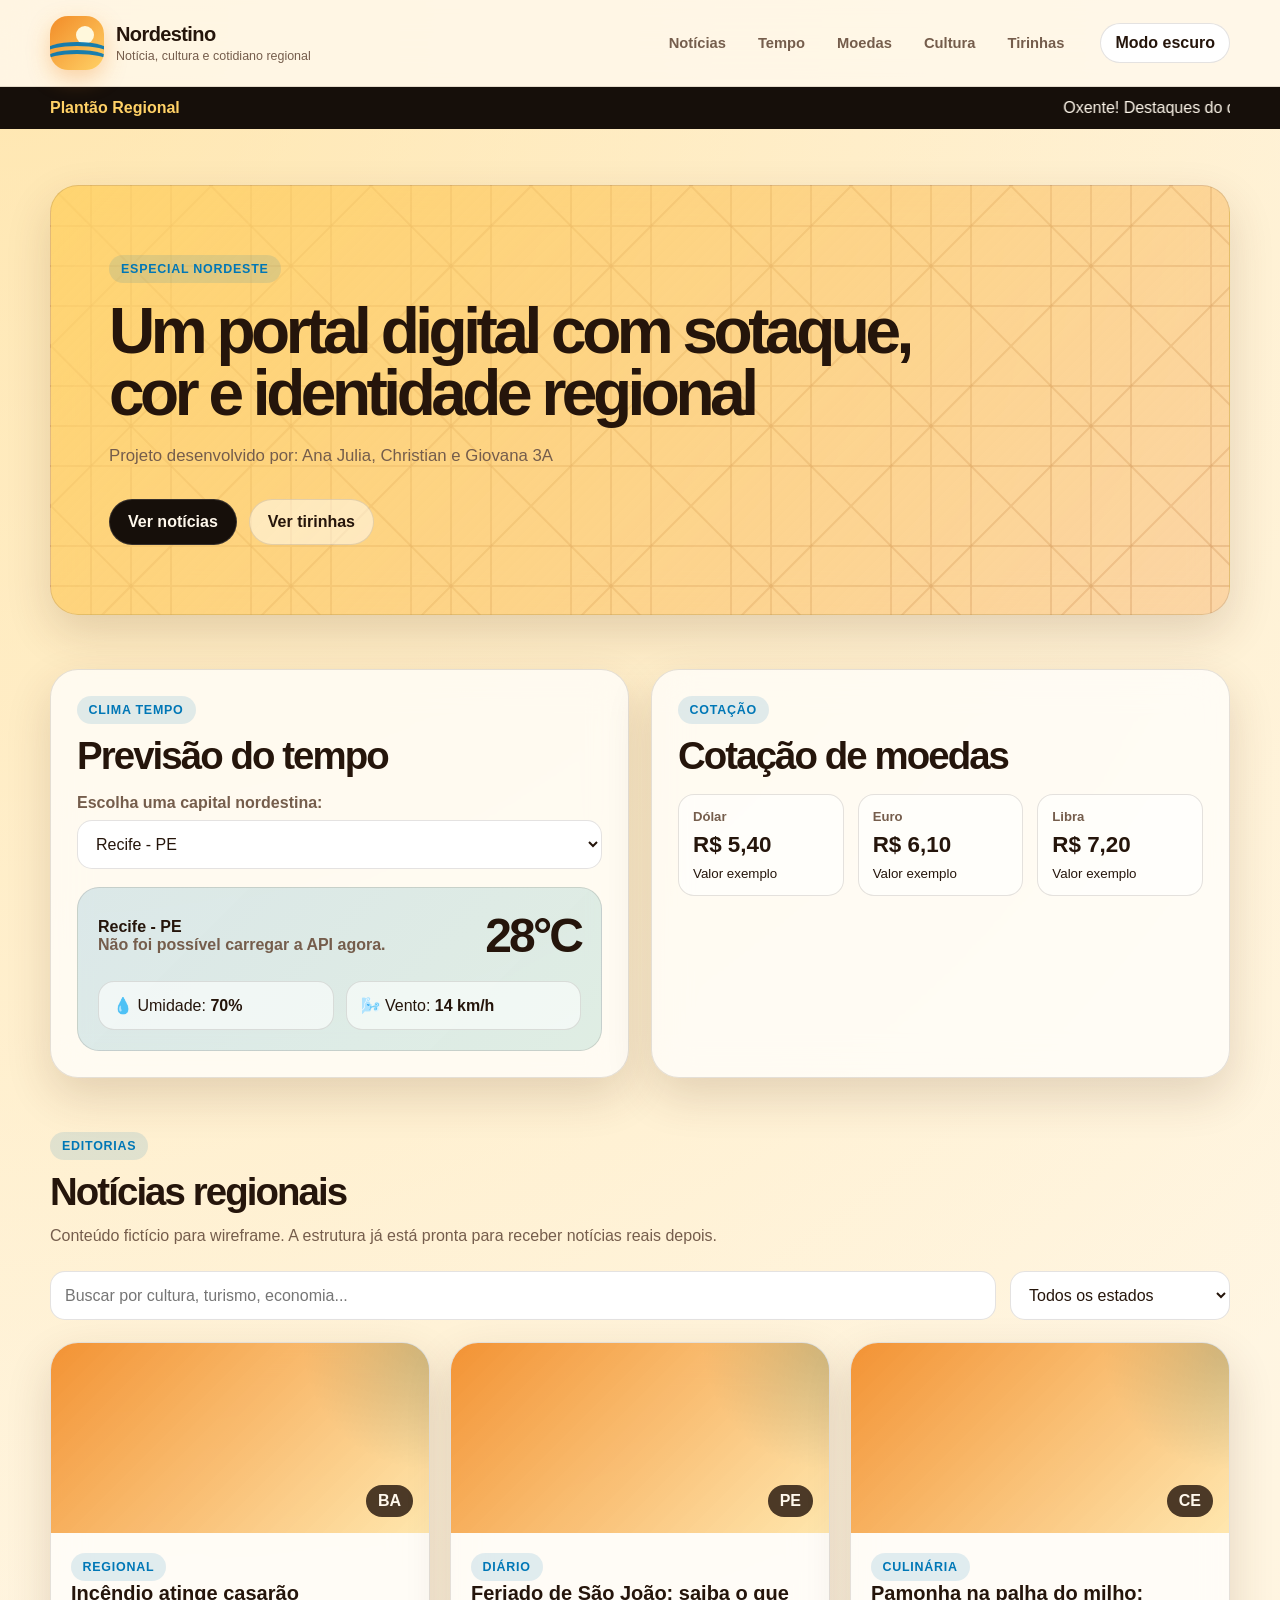
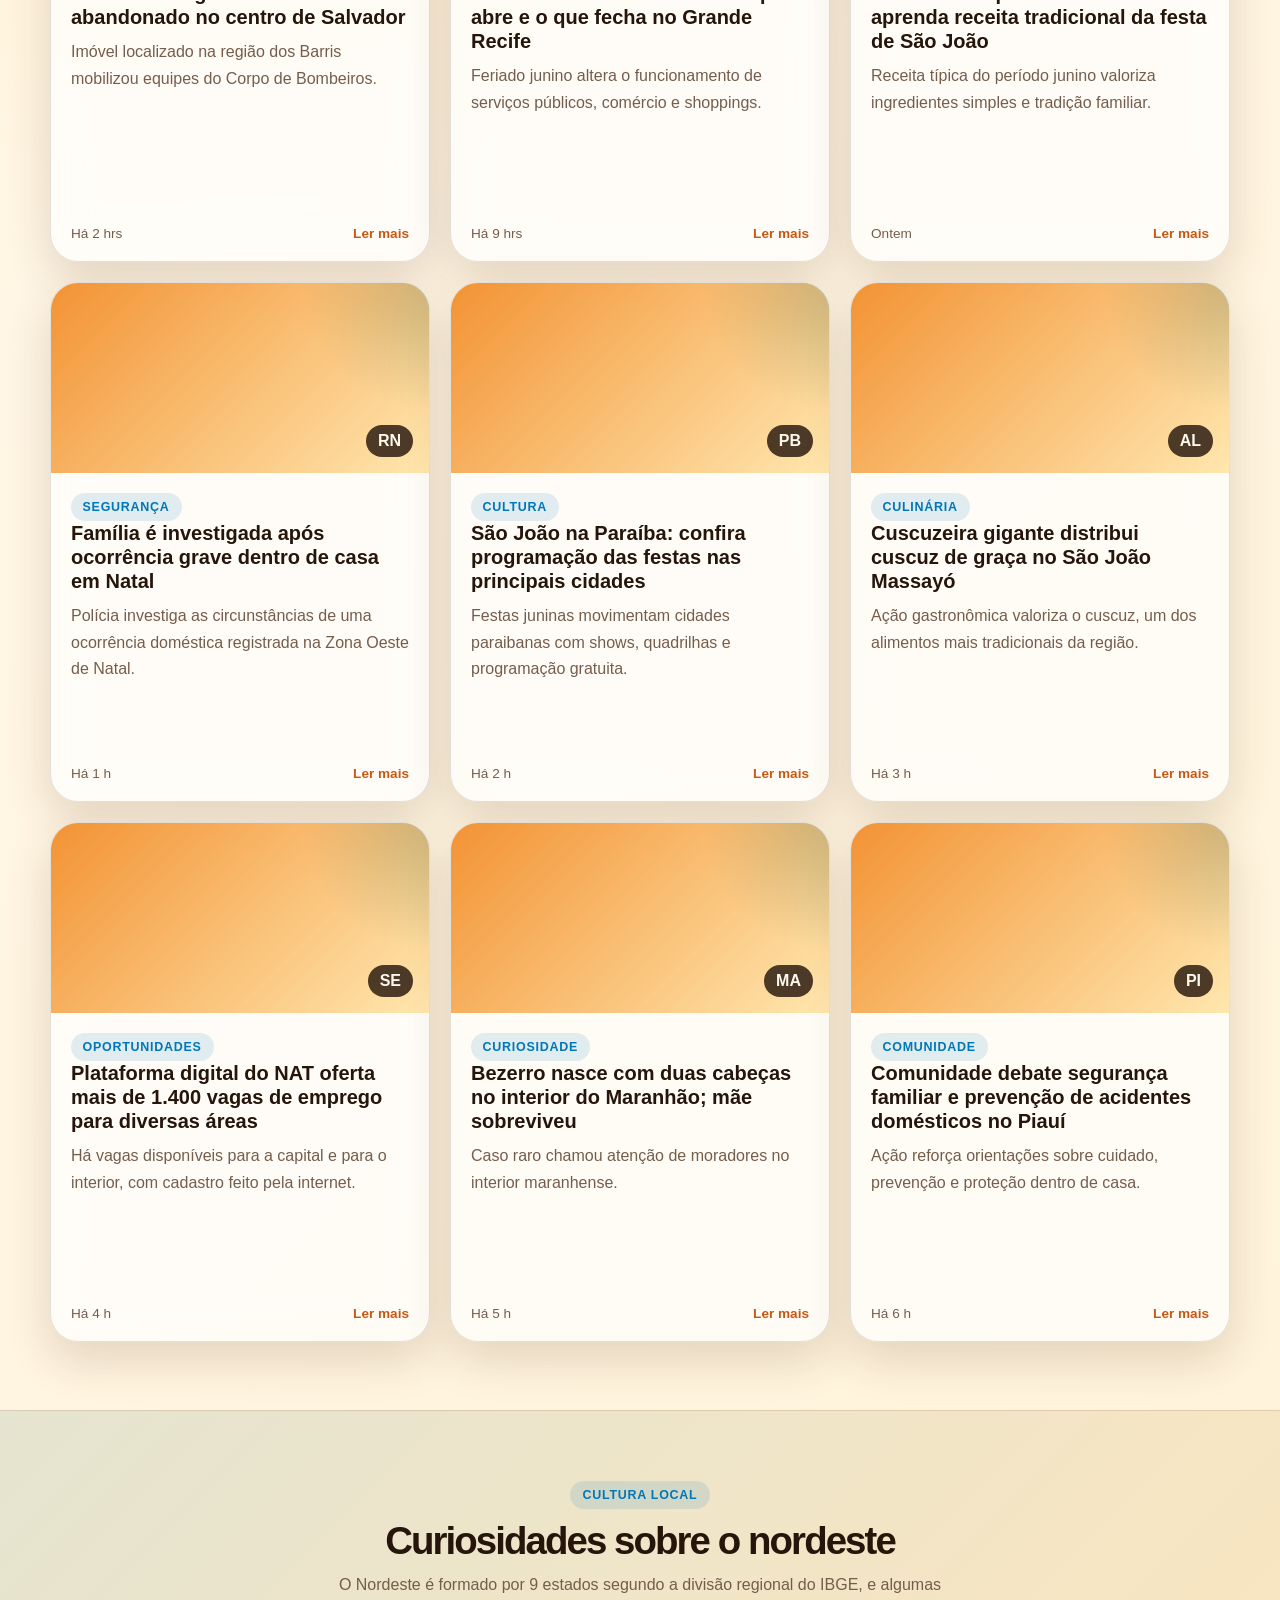
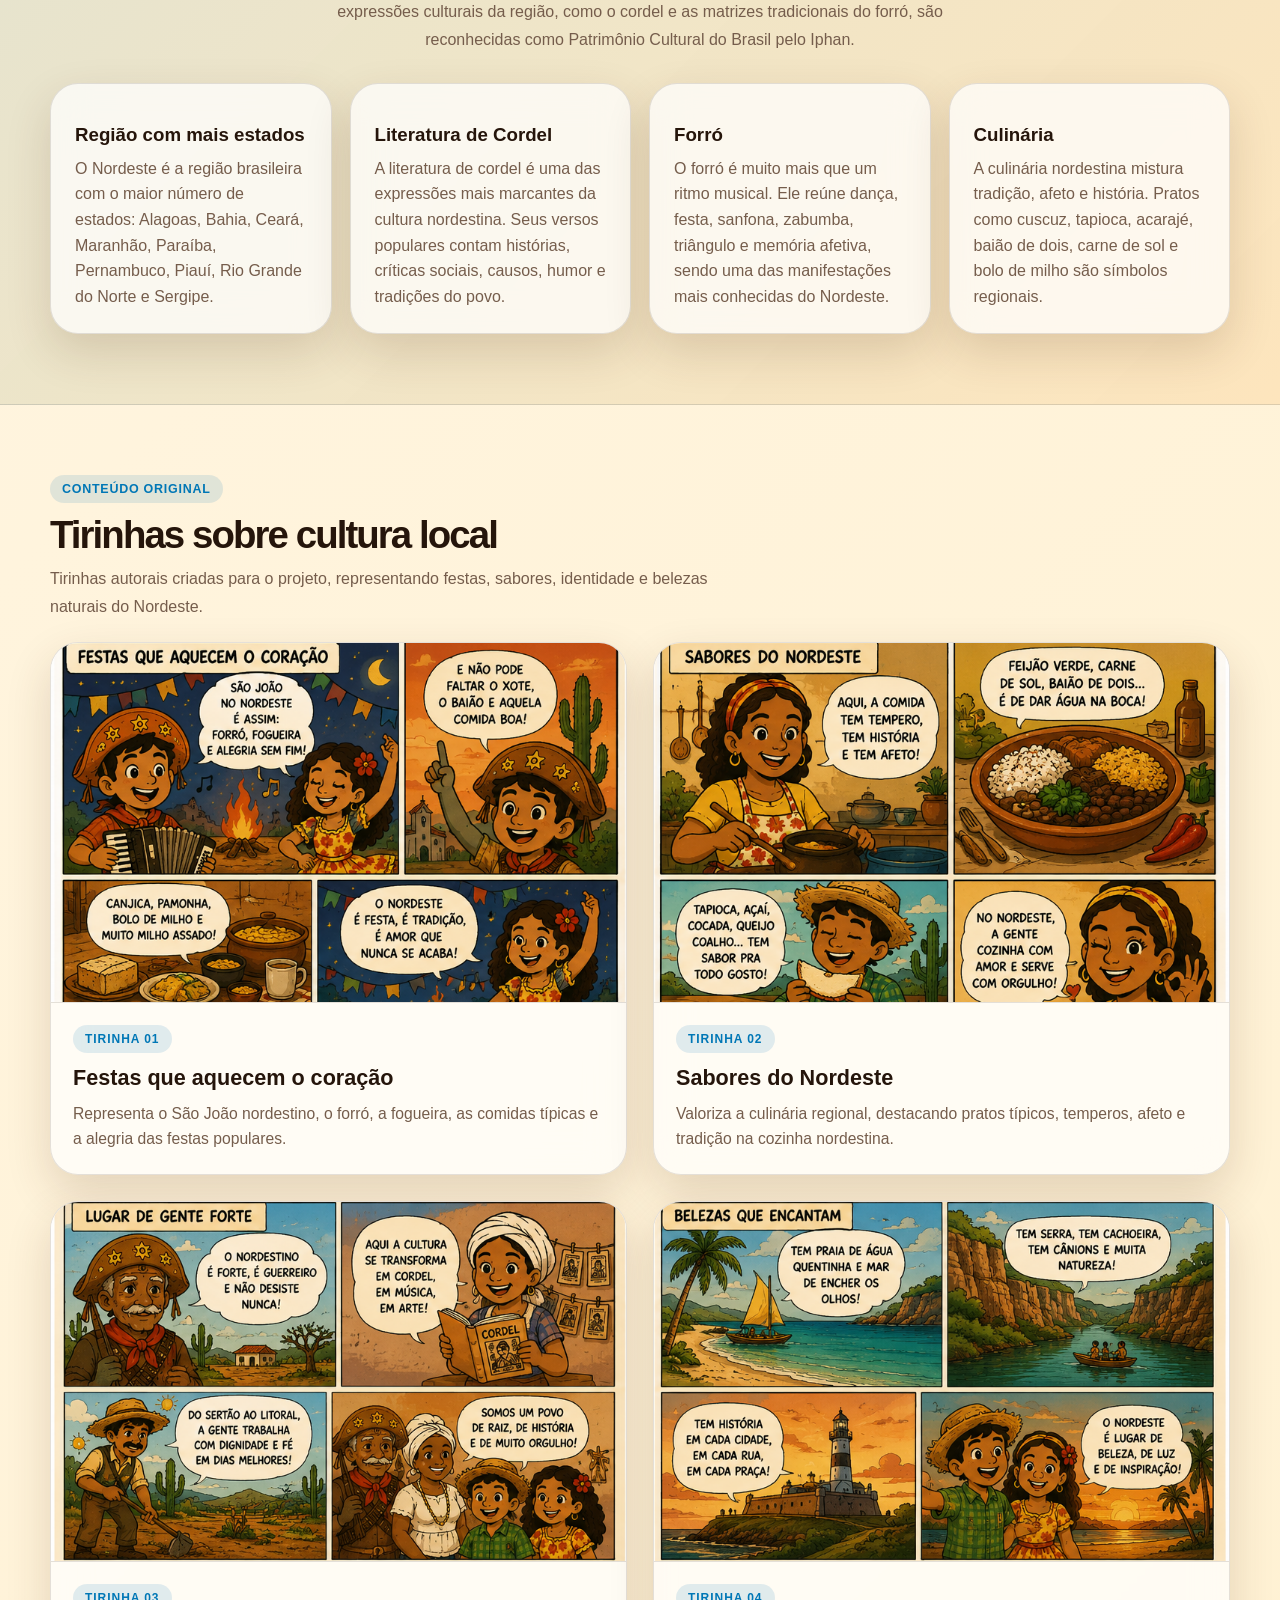
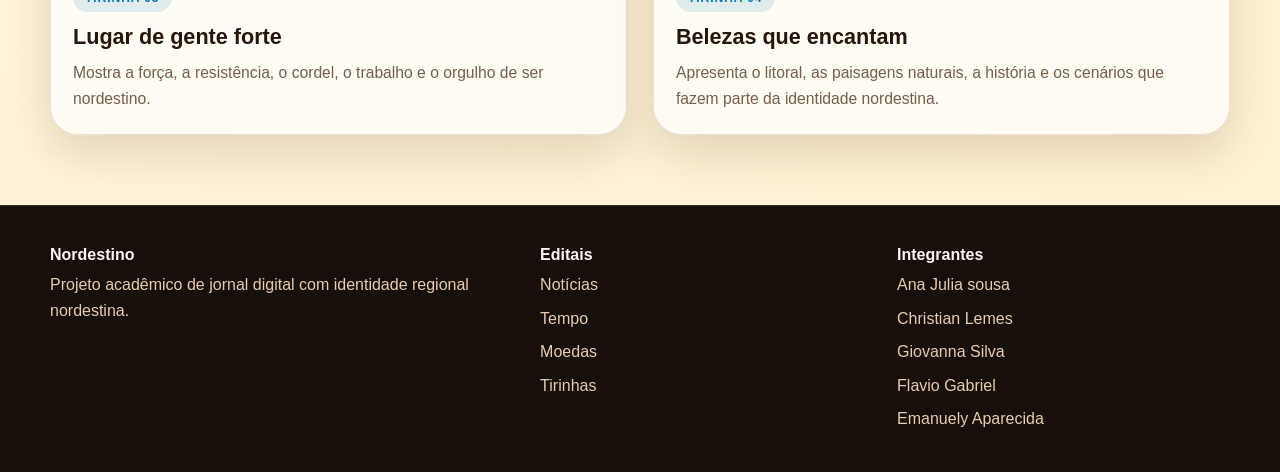
==== commit cbced477: "Correções" ====
--- a/index.html
+++ b/index.html
@@ -142,7 +142,6 @@
         <div class="news-grid" id="newsGrid"></div>
       </div>
 
-     
     </section>
 
     <section class="culture-section" id="cultura">
@@ -243,7 +242,7 @@
 
     <article class="comic-image-card">
       <img 
-        src="/assets/tirinha_lugar_de_gente_forte.png" 
+        src="./assets/tirinha_lugar_de_gente_forte.png" 
         alt="Tirinha Lugar de gente forte"
       >
 
@@ -259,7 +258,7 @@
 
     <article class="comic-image-card">
       <img 
-        src="/assets/tirinha_belezas_que_encantam.png" 
+        src="./assets/tirinha_belezas_que_encantam.png" 
         alt="Tirinha Belezas que encantam"
       >
 
@@ -274,11 +273,12 @@
     </article>
   </div>
 </section>
+</main>
 
   <footer class="site-footer">
     <div class="container footer-grid">
       <div>
-        <strong>Nordeste Agora</strong>
+        <strong>Nordestino</strong>
         <p>
           Projeto acadêmico de jornal digital com identidade regional nordestina.
         </p>
--- a/style.css
+++ b/style.css
@@ -680,6 +680,87 @@
   color: var(--orange);
 }
 
+/* =========================================================
+   SIDEBAR DAS NOTÍCIAS
+   Sites pesquisados e gírias regionais
+========================================================= */
+
+.sidebar {
+  position: sticky;
+  top: 110px;
+  display: grid;
+  gap: 20px;
+}
+
+.sidebar-card {
+  padding: 26px;
+  border-radius: var(--radius-lg);
+  background: rgba(255, 255, 255, 0.72);
+  border: 1px solid var(--border);
+  box-shadow: var(--shadow);
+  backdrop-filter: blur(18px);
+}
+
+body.dark .sidebar-card {
+  background: rgba(33, 22, 15, 0.76);
+}
+
+.sidebar-card h3 {
+  font-size: 1.35rem;
+  line-height: 1.2;
+  margin-bottom: 12px;
+}
+
+.sidebar-card p {
+  color: var(--muted);
+  line-height: 1.6;
+  margin-bottom: 18px;
+}
+
+.source-list {
+  list-style: none;
+  display: grid;
+  gap: 12px;
+}
+
+.source-list li {
+  padding: 14px 16px;
+  border-radius: 16px;
+  background: rgba(242, 140, 40, 0.16);
+  border: 1px solid var(--border);
+  font-weight: 900;
+  color: var(--text);
+}
+
+body.dark .source-list li {
+  background: rgba(242, 140, 40, 0.18);
+}
+
+.slang-item {
+  display: grid;
+  gap: 5px;
+  padding: 15px 0;
+  border-bottom: 1px solid var(--border);
+}
+
+.slang-item:last-child {
+  border-bottom: none;
+  padding-bottom: 0;
+}
+
+.slang-item strong {
+  color: var(--orange-dark);
+  font-size: 1rem;
+}
+
+body.dark .slang-item strong {
+  color: var(--orange);
+}
+
+.slang-item span {
+  color: var(--muted);
+  line-height: 1.55;
+}
 
 /* =========================================================
    SEÇÃO DE CULTURA LOCAL
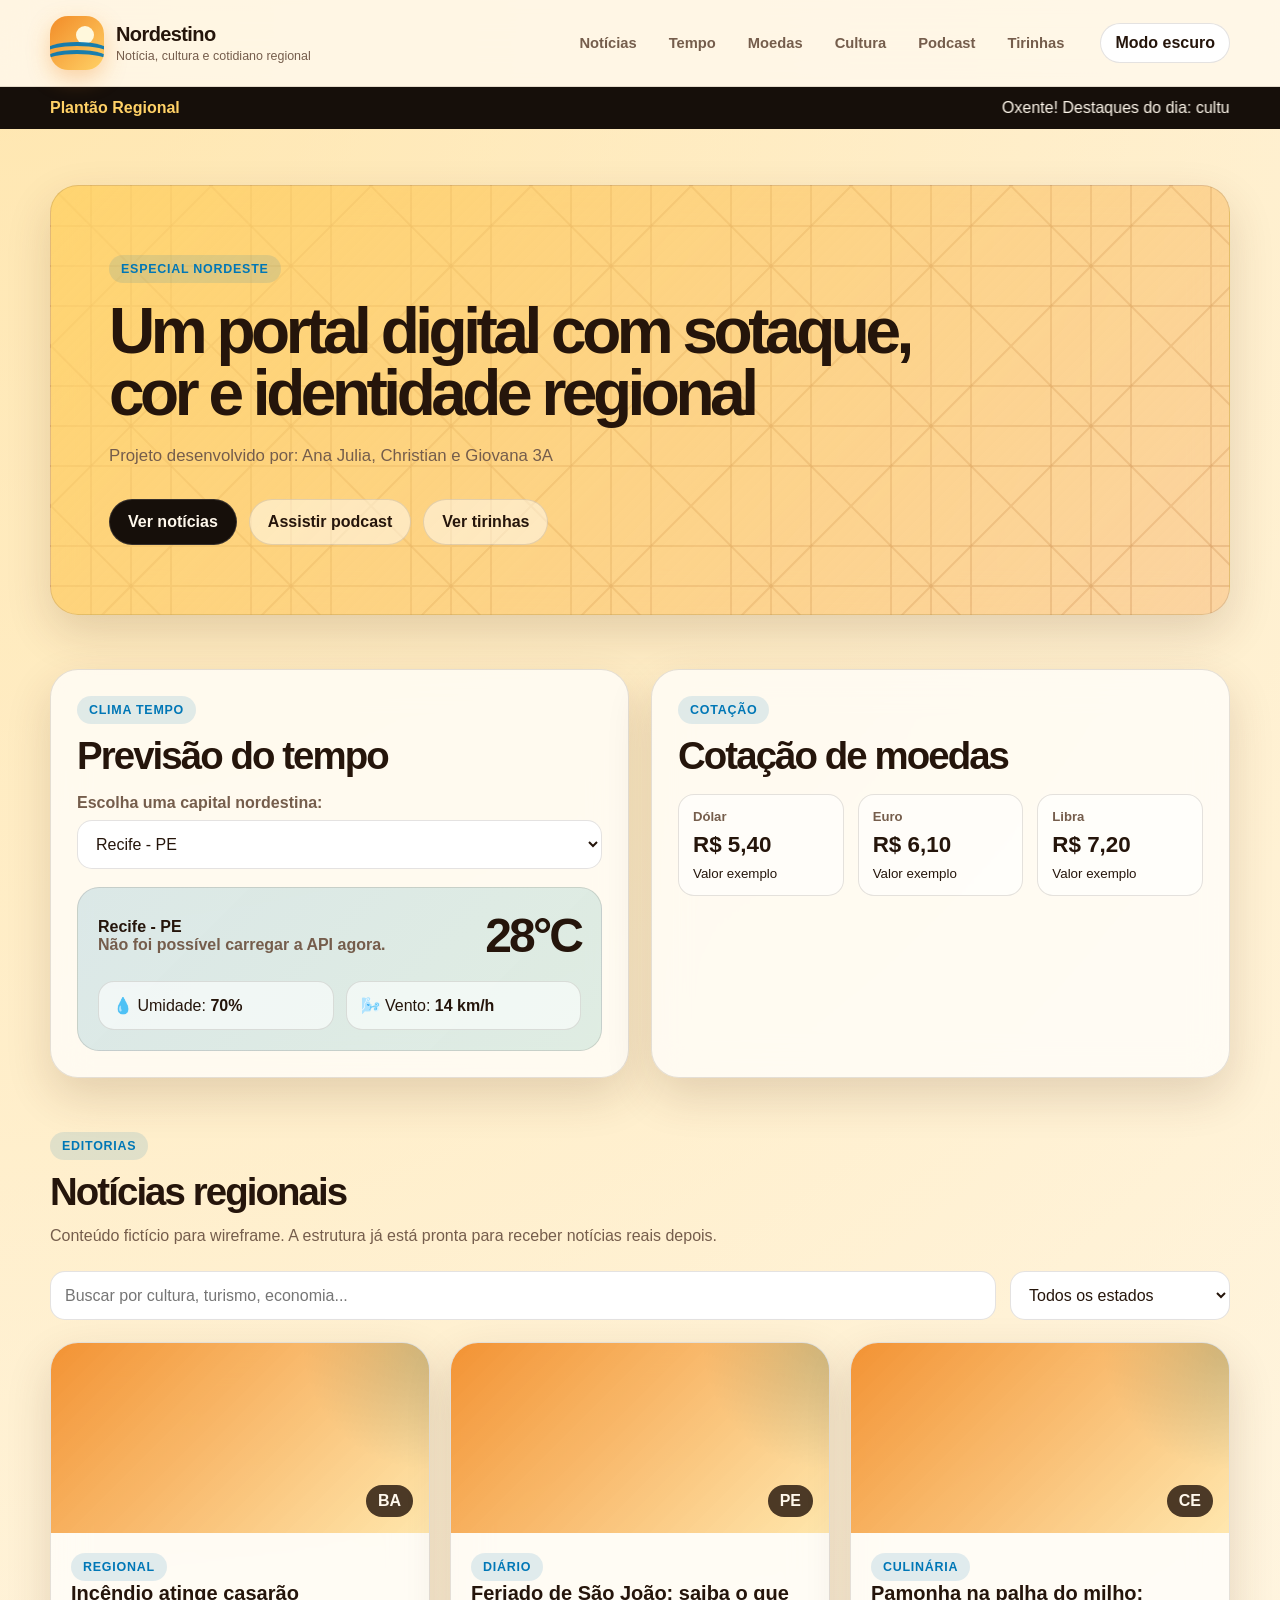
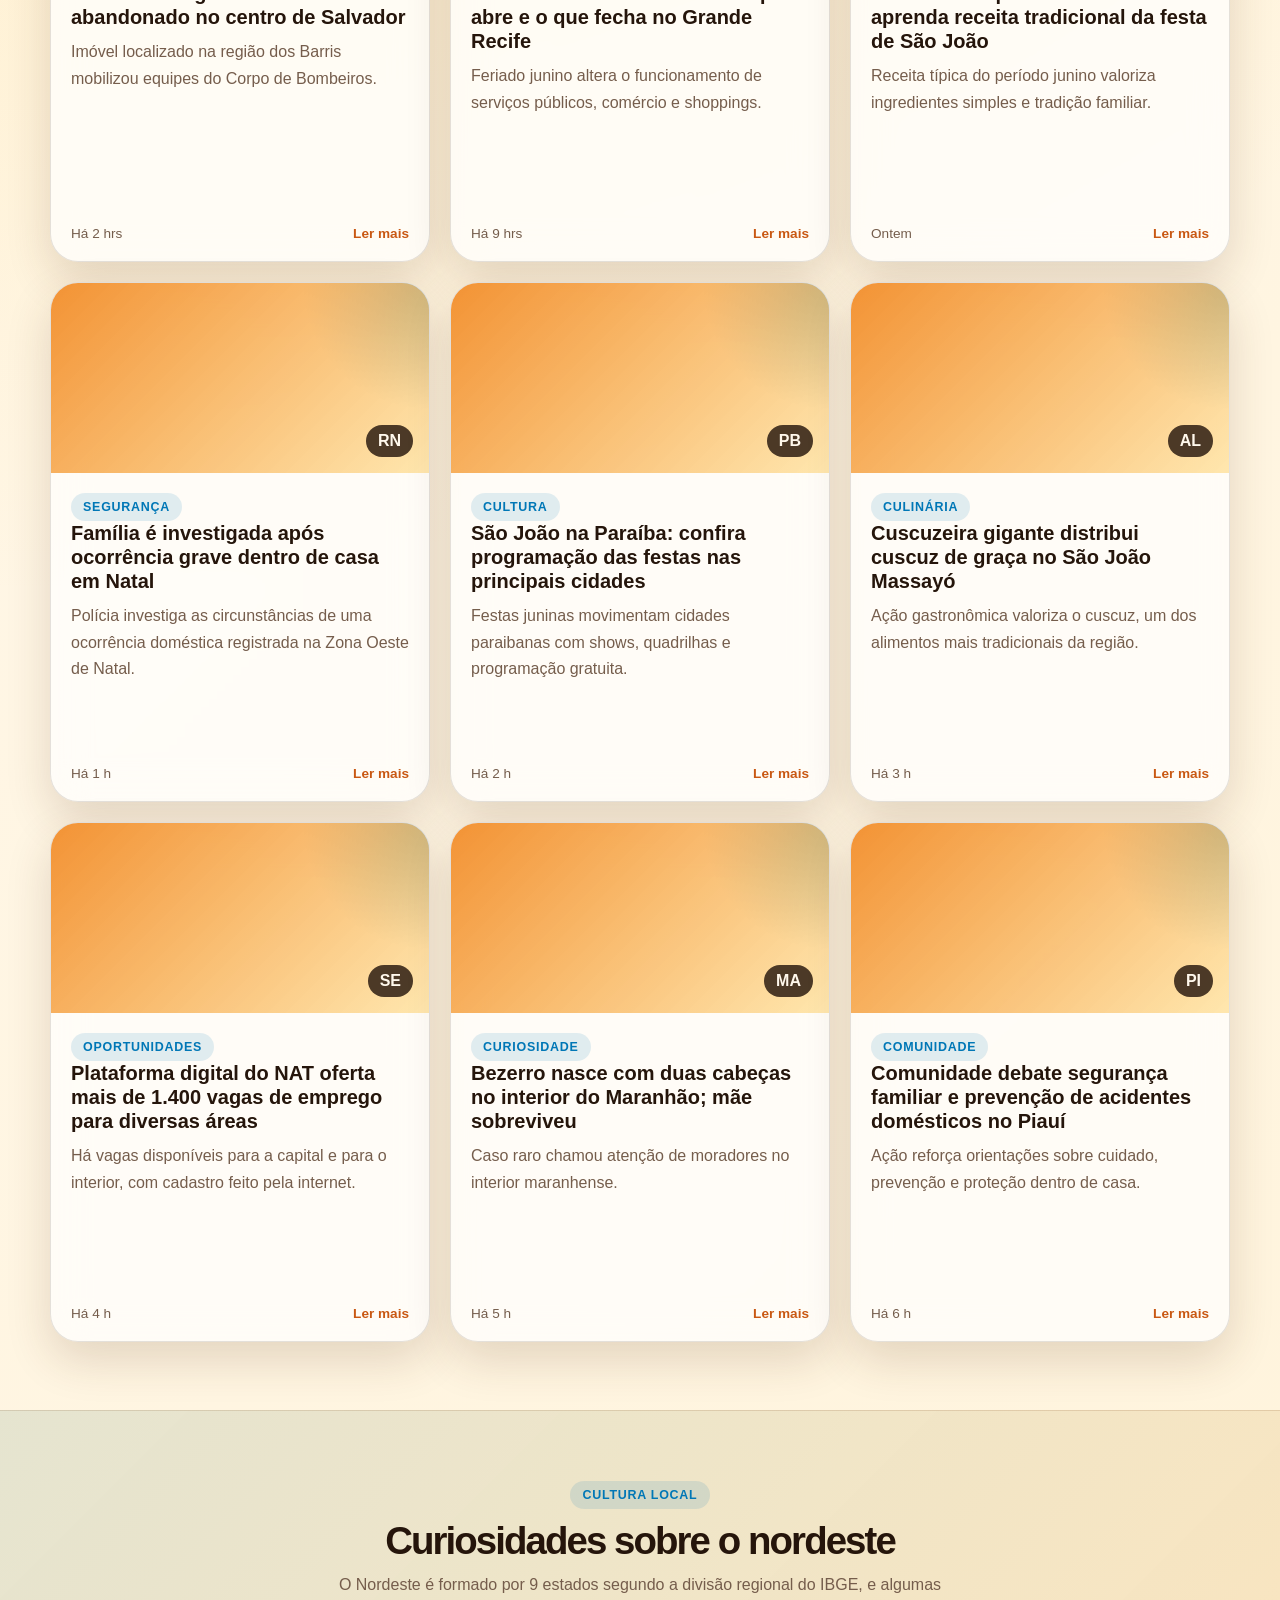
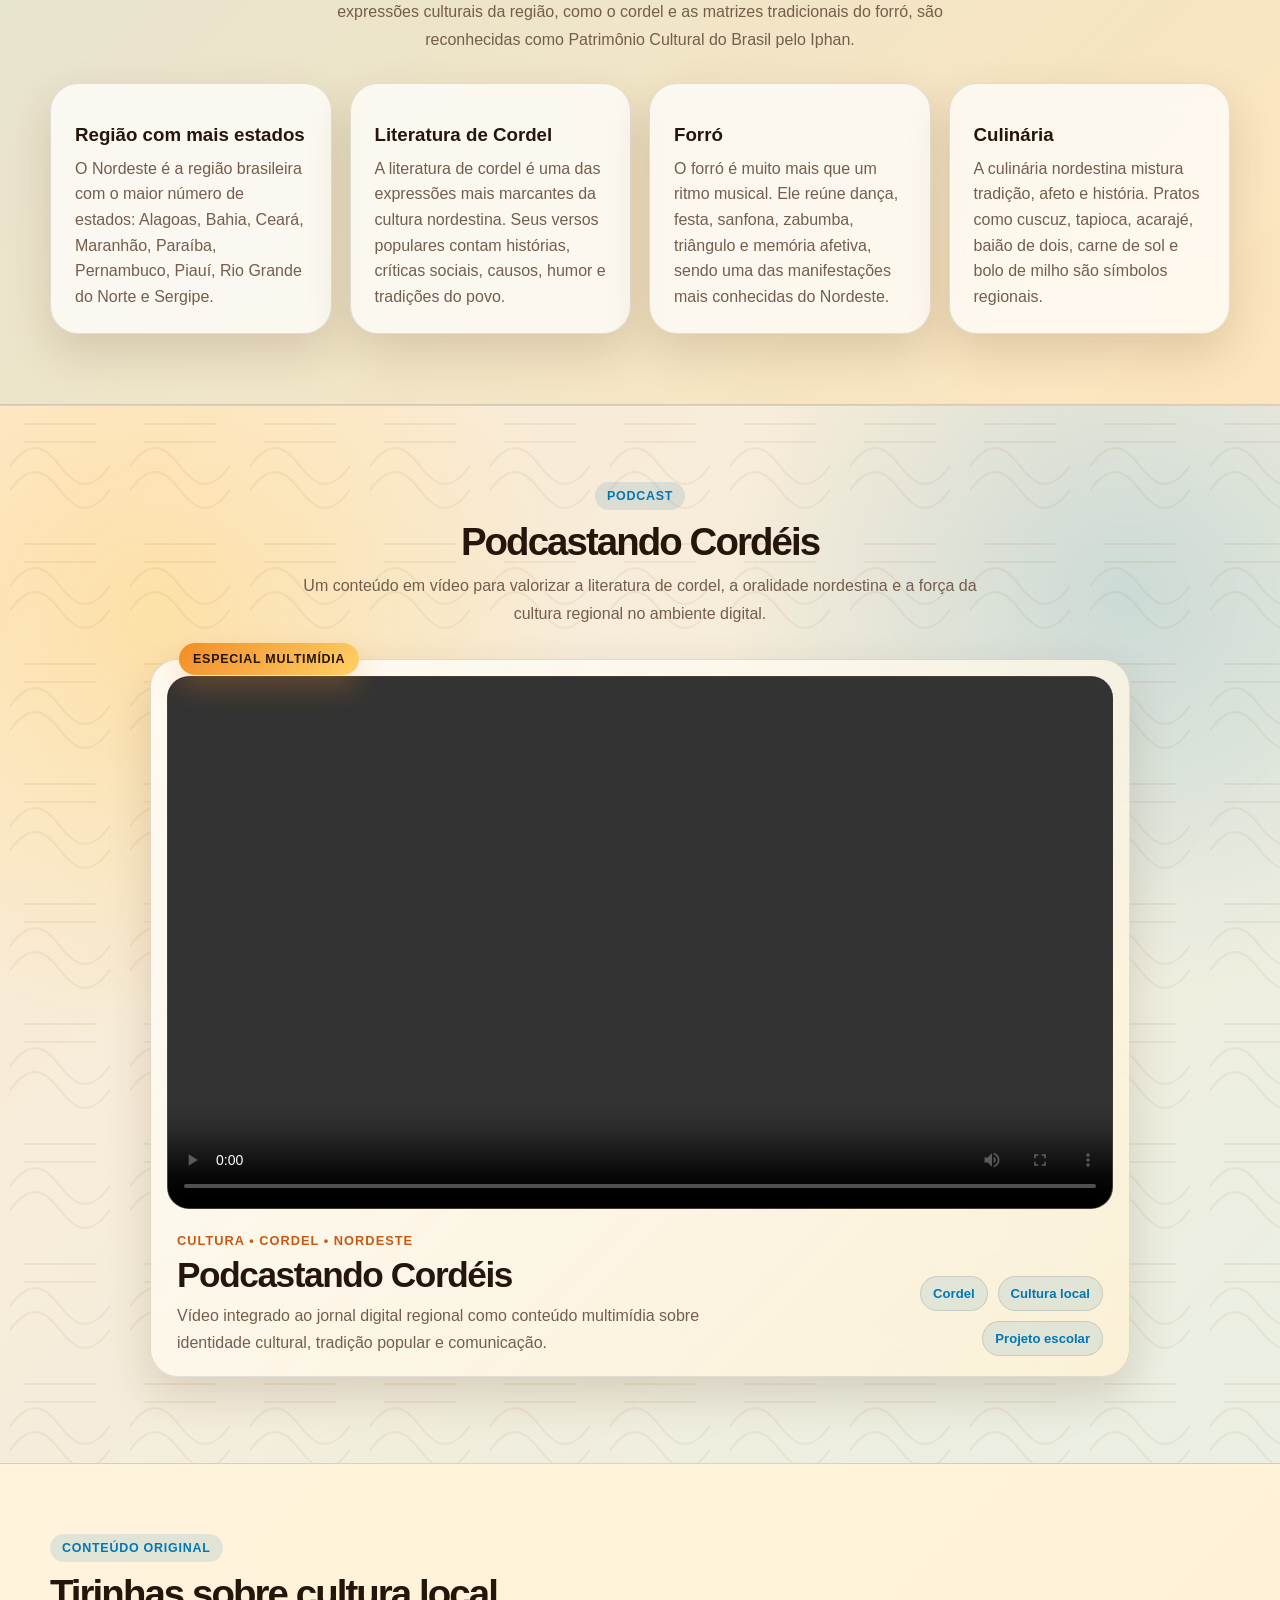
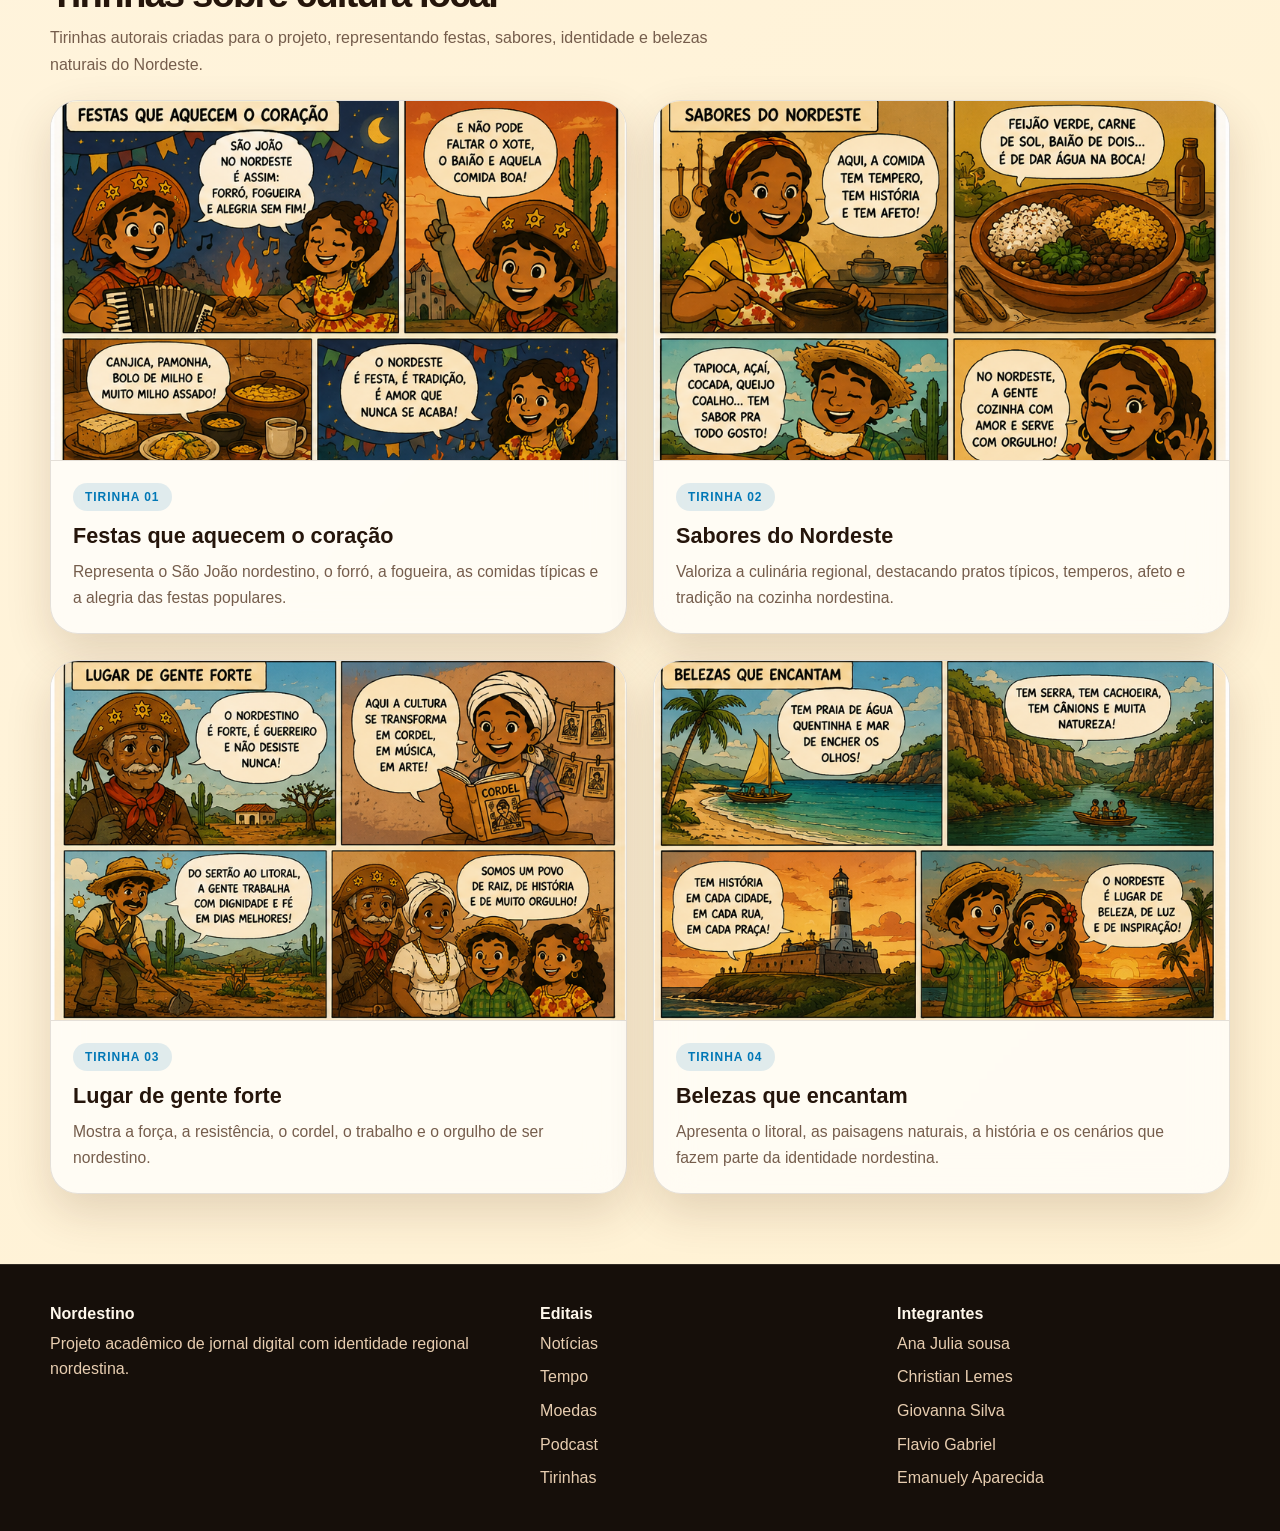
==== commit 6b9f914f: "Adiciona video compactado ao site" ====
--- a/index.html
+++ b/index.html
@@ -34,6 +34,7 @@
         <a href="#tempo">Tempo</a>
         <a href="#moedas">Moedas</a>
         <a href="#cultura">Cultura</a>
+        <a href="#podcast">Podcast</a>
         <a href="#tirinhas">Tirinhas</a>
       </nav>
 
@@ -64,6 +65,7 @@
 
           <div class="hero-actions">
             <a href="#noticias" class="primary-button">Ver notícias</a>
+            <a href="#podcast" class="secondary-button">Assistir podcast</a>
             <a href="#tirinhas" class="secondary-button">Ver tirinhas</a>
           </div>
         </article>
@@ -197,6 +199,49 @@
       </div>
     </section>
 
+
+
+    <section class="video-section" id="podcast" aria-labelledby="podcast-title">
+      <div class="container">
+        <div class="section-heading center">
+          <span class="tag">Podcast</span>
+          <h2 id="podcast-title">Podcastando Cordéis</h2>
+          <p>
+            Um conteúdo em vídeo para valorizar a literatura de cordel, a oralidade
+            nordestina e a força da cultura regional no ambiente digital.
+          </p>
+        </div>
+
+        <article class="video-card">
+          <div class="video-badge">Especial multimídia</div>
+
+          <div class="video-frame">
+            <video controls preload="metadata" playsinline>
+              <source src="./podcastando-cordeis.mp4" type="video/mp4" />
+              Seu navegador não suporta a reprodução de vídeo.
+            </video>
+          </div>
+
+          <div class="video-caption">
+            <div>
+              <span class="video-kicker">Cultura • Cordel • Nordeste</span>
+              <h3>Podcastando Cordéis</h3>
+              <p>
+                Vídeo integrado ao jornal digital regional como conteúdo multimídia
+                sobre identidade cultural, tradição popular e comunicação.
+              </p>
+            </div>
+
+            <div class="video-tags" aria-label="Temas do vídeo">
+              <span>Cordel</span>
+              <span>Cultura local</span>
+              <span>Projeto escolar</span>
+            </div>
+          </div>
+        </article>
+      </div>
+    </section>
+
 <section class="container comics-section" id="tirinhas">
   <div class="section-heading">
     <span class="tag">Conteúdo original</span>
@@ -289,6 +334,7 @@
         <a href="#noticias">Notícias</a>
         <a href="#tempo">Tempo</a>
         <a href="#moedas">Moedas</a>
+        <a href="#podcast">Podcast</a>
         <a href="#tirinhas">Tirinhas</a>
       </div>
 
--- a/style.css
+++ b/style.css
@@ -1229,4 +1229,224 @@
   .single-news-content h1 {
     font-size: clamp(2rem, 12vw, 3.2rem);
   }
-}+}
+
+/* =========================================================
+   SEÇÃO DE VÍDEO / PODCAST
+========================================================= */
+
+.video-section {
+  position: relative;
+  margin-top: 0;
+  padding: 76px 0 86px;
+  overflow: hidden;
+  background:
+    radial-gradient(circle at 12% 20%, rgba(255, 209, 102, 0.42), transparent 30%),
+    radial-gradient(circle at 88% 18%, rgba(0, 119, 182, 0.16), transparent 28%),
+    linear-gradient(135deg, rgba(242, 140, 40, 0.12), rgba(42, 157, 143, 0.10)),
+    var(--bg);
+  border-top: 1px solid var(--border);
+  border-bottom: 1px solid var(--border);
+}
+
+.video-section::before {
+  content: "";
+  position: absolute;
+  inset: 0;
+  pointer-events: none;
+  opacity: 0.34;
+  background-image: url("data:image/svg+xml,%3Csvg width='120' height='120' viewBox='0 0 120 120' xmlns='http://www.w3.org/2000/svg'%3E%3Cg fill='none' stroke='%238b4513' stroke-opacity='.22' stroke-width='2'%3E%3Cpath d='M10 60c18-24 32-24 50 0s32 24 50 0'/%3E%3Cpath d='M10 84c18-24 32-24 50 0s32 24 50 0'/%3E%3Cpath d='M24 18h72M24 36h72'/%3E%3C/g%3E%3C/svg%3E");
+}
+
+.video-section .container {
+  position: relative;
+  z-index: 1;
+}
+
+.video-card {
+  position: relative;
+  max-width: 980px;
+  margin: 32px auto 0;
+  padding: 16px;
+  border-radius: var(--radius-lg);
+  background:
+    linear-gradient(135deg, rgba(255, 255, 255, 0.82), rgba(255, 241, 210, 0.72));
+  border: 1px solid var(--border);
+  box-shadow: var(--shadow);
+  backdrop-filter: blur(18px);
+  transition: transform 0.25s ease, box-shadow 0.25s ease;
+}
+
+.video-card:hover {
+  transform: translateY(-6px);
+  box-shadow: 0 24px 60px rgba(83, 44, 16, 0.22);
+}
+
+.video-badge {
+  position: absolute;
+  top: -17px;
+  left: 28px;
+  z-index: 3;
+  padding: 9px 14px;
+  border-radius: 999px;
+  background: linear-gradient(135deg, var(--orange), var(--yellow));
+  color: #25150b;
+  font-size: 0.78rem;
+  font-weight: 900;
+  letter-spacing: 0.06em;
+  text-transform: uppercase;
+  box-shadow: 0 12px 28px rgba(242, 140, 40, 0.28);
+}
+
+.video-frame {
+  position: relative;
+  overflow: hidden;
+  border-radius: 22px;
+  background:
+    linear-gradient(135deg, rgba(22, 15, 10, 0.98), rgba(36, 23, 15, 0.94));
+  border: 1px solid rgba(255, 248, 236, 0.14);
+}
+
+.video-frame::before {
+  content: "▶";
+  position: absolute;
+  left: 22px;
+  top: 18px;
+  z-index: 1;
+  display: grid;
+  place-items: center;
+  width: 44px;
+  height: 44px;
+  border-radius: 50%;
+  background: rgba(255, 248, 236, 0.16);
+  color: var(--yellow);
+  font-size: 1rem;
+  pointer-events: none;
+  backdrop-filter: blur(8px);
+}
+
+.video-frame video {
+  position: relative;
+  z-index: 2;
+  width: 100%;
+  aspect-ratio: 16 / 9;
+  display: block;
+  object-fit: contain;
+  background: #000;
+}
+
+.video-caption {
+  display: flex;
+  align-items: flex-end;
+  justify-content: space-between;
+  gap: 24px;
+  padding: 24px 10px 4px;
+}
+
+.video-kicker {
+  display: block;
+  margin-bottom: 8px;
+  color: var(--orange-dark);
+  font-size: 0.8rem;
+  font-weight: 900;
+  text-transform: uppercase;
+  letter-spacing: 0.08em;
+}
+
+.video-caption h3 {
+  font-size: clamp(1.45rem, 3vw, 2.2rem);
+  line-height: 1.08;
+  letter-spacing: -0.04em;
+  margin-bottom: 8px;
+}
+
+.video-caption p {
+  max-width: 620px;
+  color: var(--muted);
+  line-height: 1.7;
+}
+
+.video-tags {
+  display: flex;
+  flex-wrap: wrap;
+  justify-content: flex-end;
+  gap: 10px;
+  min-width: 230px;
+}
+
+.video-tags span {
+  padding: 9px 12px;
+  border-radius: 999px;
+  background: rgba(0, 119, 182, 0.10);
+  color: var(--blue);
+  border: 1px solid var(--border);
+  font-size: 0.82rem;
+  font-weight: 900;
+  white-space: nowrap;
+}
+
+body.dark .video-section {
+  background:
+    radial-gradient(circle at 12% 20%, rgba(255, 159, 46, 0.22), transparent 30%),
+    radial-gradient(circle at 88% 18%, rgba(26, 167, 236, 0.12), transparent 28%),
+    linear-gradient(135deg, rgba(255, 159, 46, 0.08), rgba(78, 205, 196, 0.06)),
+    var(--bg);
+}
+
+body.dark .video-card {
+  background:
+    linear-gradient(135deg, rgba(33, 22, 15, 0.88), rgba(22, 15, 10, 0.86));
+}
+
+body.dark .video-kicker {
+  color: var(--orange);
+}
+
+body.dark .video-tags span {
+  background: rgba(26, 167, 236, 0.12);
+}
+
+@media (max-width: 760px) {
+  .video-section {
+    padding: 58px 0 66px;
+  }
+
+  .video-card {
+    padding: 10px;
+    border-radius: 22px;
+  }
+
+  .video-badge {
+    left: 18px;
+    top: -15px;
+    font-size: 0.7rem;
+  }
+
+  .video-frame {
+    border-radius: 18px;
+  }
+
+  .video-frame::before {
+    width: 36px;
+    height: 36px;
+    left: 14px;
+    top: 14px;
+  }
+
+  .video-caption {
+    align-items: flex-start;
+    flex-direction: column;
+    gap: 16px;
+    padding: 20px 6px 6px;
+  }
+
+  .video-tags {
+    justify-content: flex-start;
+    min-width: 0;
+  }
+
+  .video-tags span {
+    font-size: 0.78rem;
+  }
+}
+
